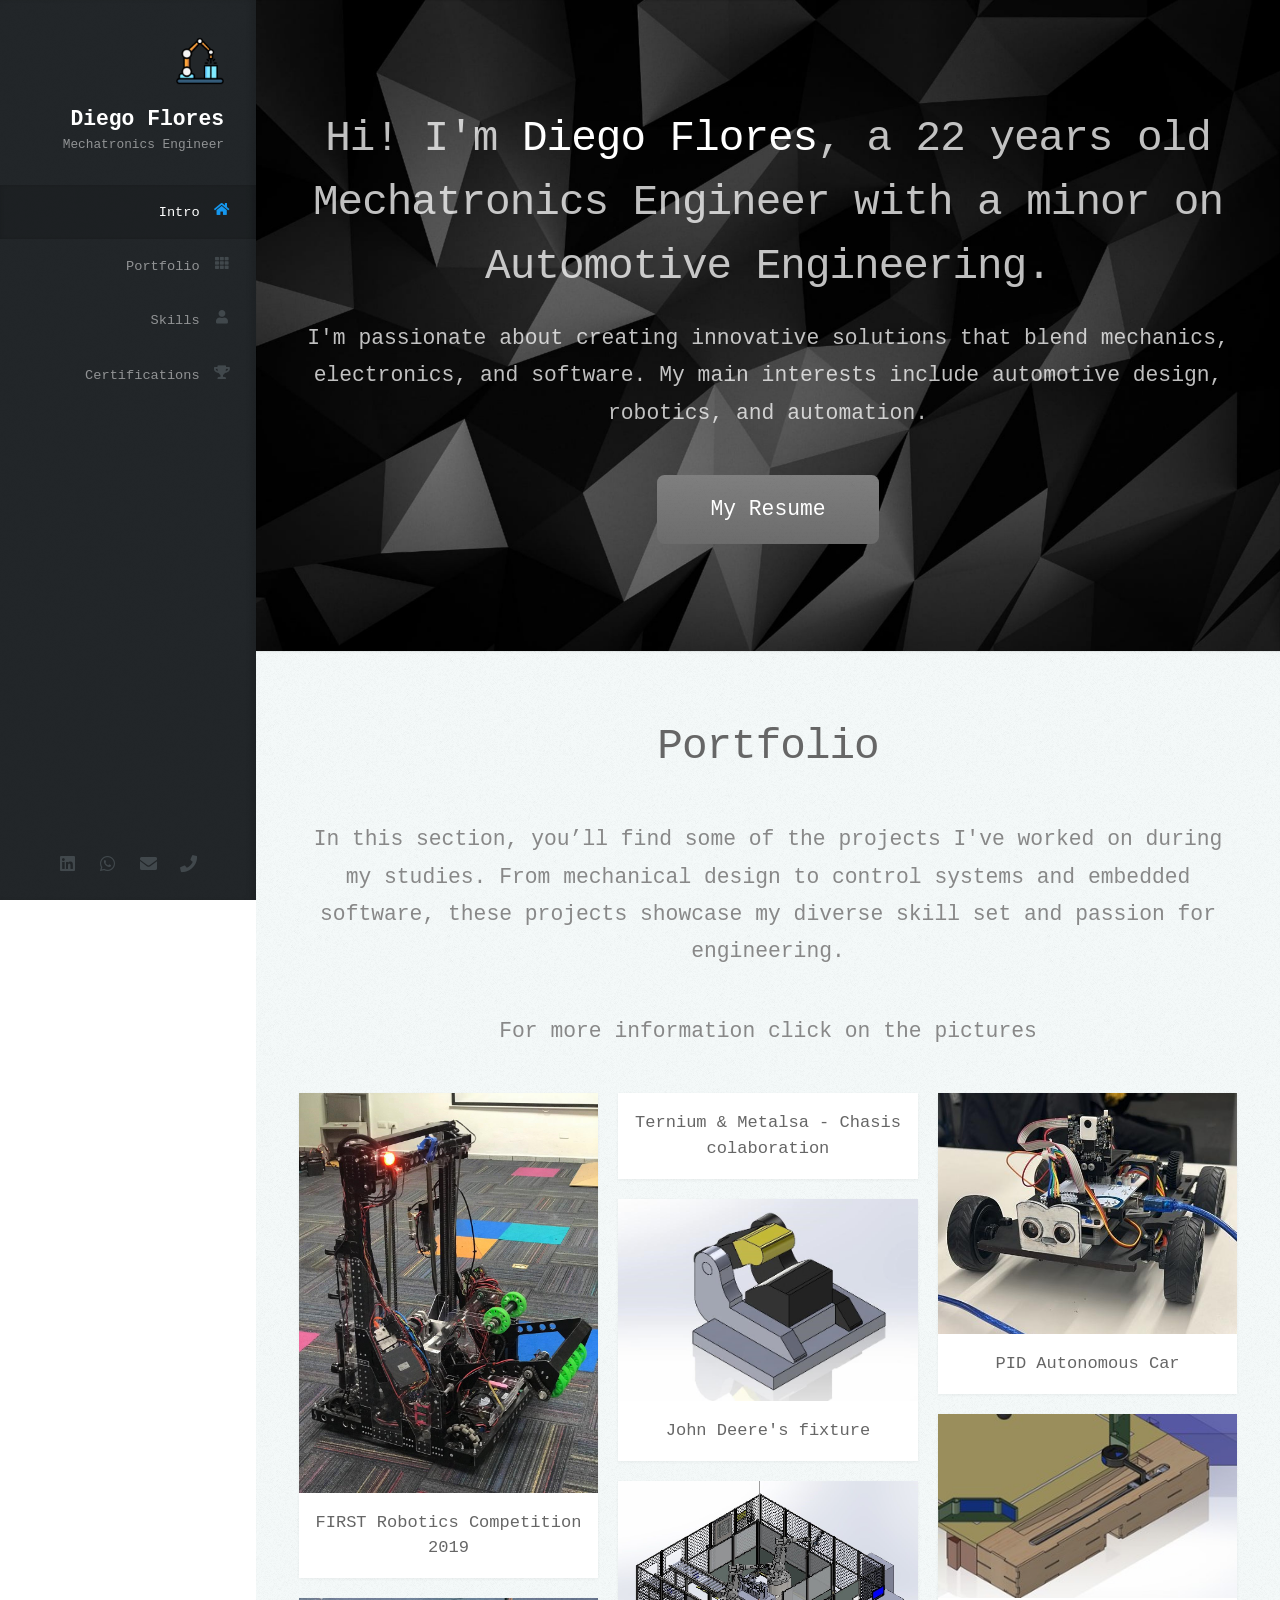
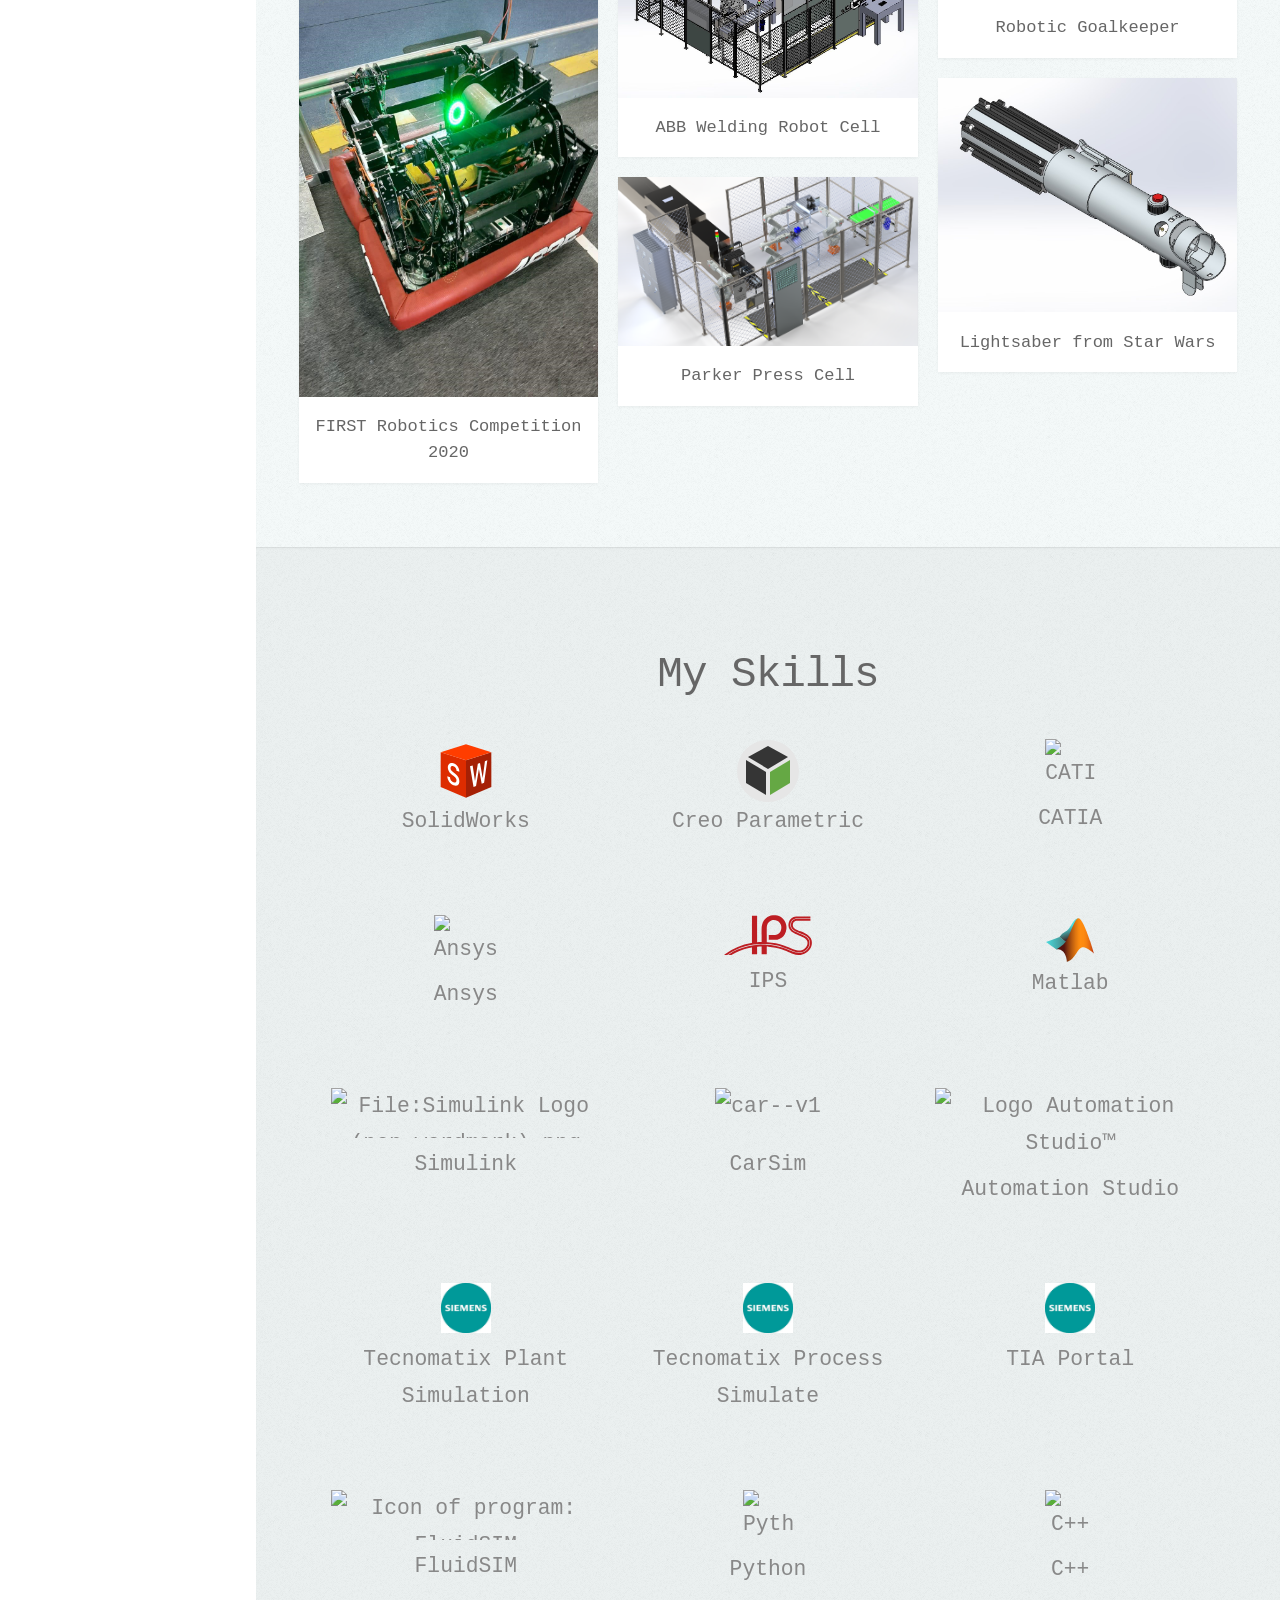
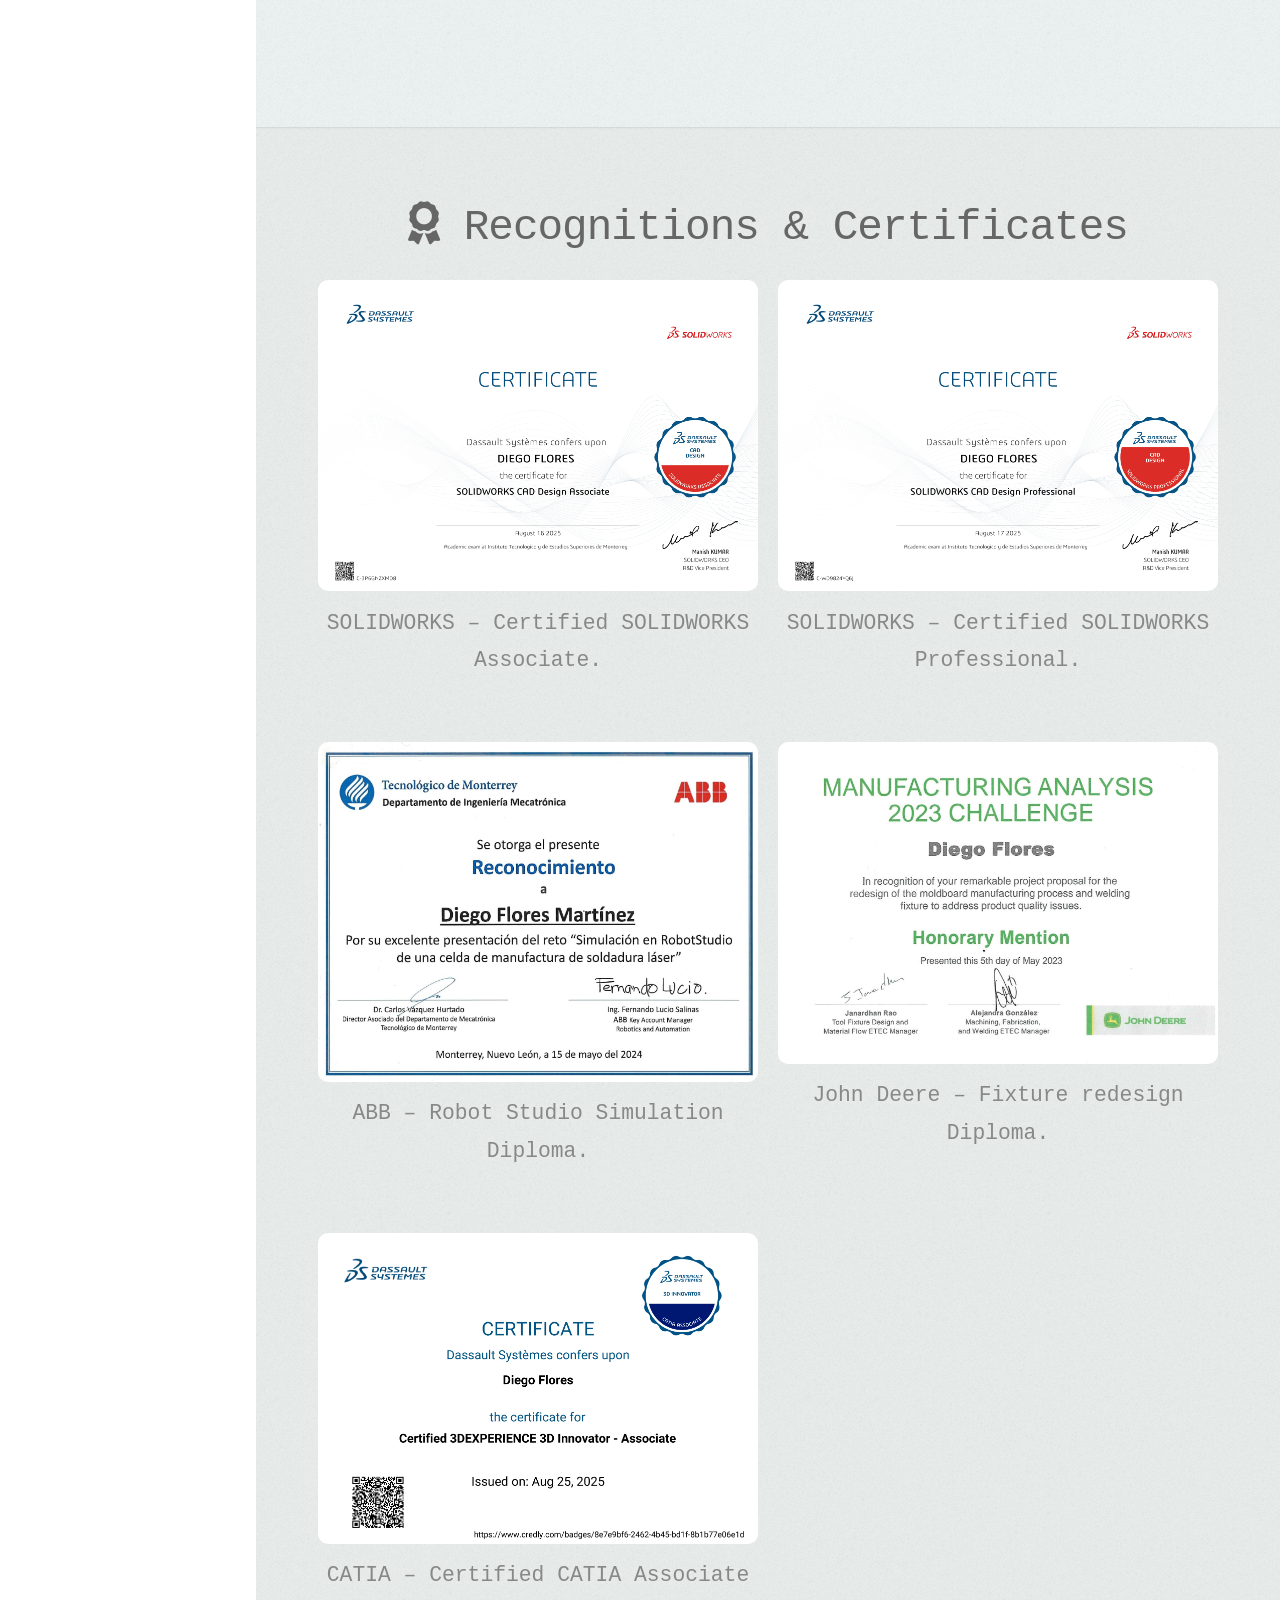
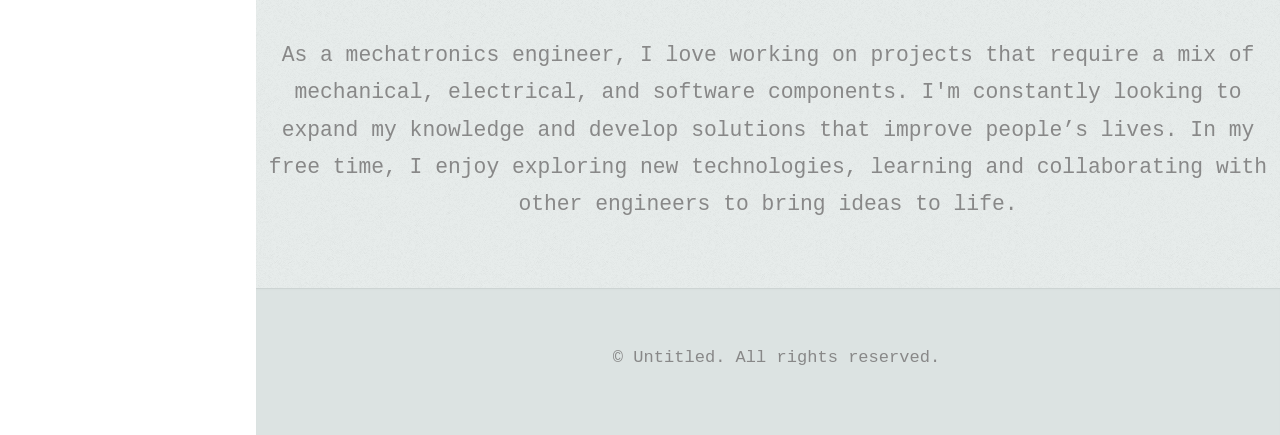
==== Mi portafolio/index.html @ e0eec4f2 "Update index.html" ====
<!DOCTYPE HTML>
<html>
	<head>
		<title>Personal Portfolio</title>
		<meta charset="utf-8" />
		<meta name="viewport" content="width=device-width, initial-scale=1, user-scalable=no" />
		<link rel="stylesheet" href="assets/css/main.css" />
	</head>
	<body class="is-preload">

		<!-- Header -->
			<div id="header">

				<div class="top">

					<!-- Logo -->
						<div id="logo">
							<span class="image avatar48"><img src="extras/format/avatar.png" type="png" alt="" /></span>
							<h1 id="title">Diego Flores</h1>
							<p>Mechatronics Engineer</p>
						</div>

					<!-- Nav -->
						<nav id="nav">
							<ul>
								<li><a href="#top" id="top-link"><span class="icon solid fa-home">Intro</span></a></li>
								<li><a href="#portfolio" id="portfolio-link"><span class="icon solid fa-th">Portfolio</span></a></li>
								<li><a href="#about" id="about-link"><span class="icon solid fa-user">Skills</span></a></li>
								<li><a href="#certification" id="certification-link"><span class="icon solid fa-trophy">Certifications</span></a></li>
							</ul>
						</nav>

				</div>

				<div class="bottom">

					<!-- Social Icons -->
					<ul class="icons">
						<!-- LinkedIn -->
						<li><a href="https://www.linkedin.com/in/diego-flores-martínez-45653a367/" class="icon brands fa-linkedin"><span class="label">LinkedIn</span></a></li>
						
						<!-- WhatsApp -->
						<li><a href="https://wa.me/528110156490" class="icon brands fa-whatsapp"><span class="label">WhatsApp</span></a></li>
						
						<!-- Correo electrónico -->
						<li><a href="mailto:diego_flomar@outlook.com" class="icon solid fa-envelope"><span class="label">Email</span></a></li>
						
						<!-- Teléfono para marcar -->
						<li><a href="tel:+52 (81) 1016490" class="icon solid fa-phone"><span class="label">Teléfono</span></a></li>
					</ul>
				</div>

			</div>

		<!-- Main -->
			<div id="main">

				<!-- Intro -->
					<section id="top" class="one dark cover">
						<div class="container">
							<header>
								<h2 class="alt">Hi! I'm <strong>Diego Flores</strong>, a 22 years old Mechatronics Engineer 
								with a minor on Automotive Engineering.</h2>
								<p>I'm passionate about creating innovative solutions that blend mechanics, electronics, and software.
								My main interests include automotive design, robotics, and automation.</p>
							</header>

							<footer>
								<a href="extras/pdf/Diego_Flores_Resume.pdf" class="button scrolly">My Resume</a>
							</footer>

						</div>
					</section>

				
			<div id="descriptionModal" class="modal">
  				<div class="modal-content">
    				<span class="close">&times;</span>
    				<div id="modalDescription"></div>
  				</div>
			</div>

					<!-- Portfolio -->
					<section id="portfolio" class="two">
						<div class="container">
							<header>
								<h2>Portfolio</h2>
							</header>

							<p>In this section, you’ll find some of the projects I've worked on during my studies. 
								From mechanical design to control systems and embedded software, these projects showcase my diverse 
								skill set and passion for engineering.</p>
							<p> For more information click on the pictures</p>

							<div class="row">
								<div class="col-4 col-12-mobile">
									<article class="item">
										<a href="#" class="image fit"><img src="extras/Projects/robot2019.jpg" alt="" /></a>
										<header>
    										<h3>FIRST Robotics Competition 2019</h3>
  										</header>
											<div class="description">
												Designed and built a competitive robot for the 2019 FIRST Robotics Competition (FRC). 
												As part of a highly motivated team, I played a crucial role in the mechanical design 
												and CAD modeling of the robot, while also considering the integration of electronic
												components for effective cable management and layout planning. My responsibilities 
												included developing design concepts, collaborating with teammates on CAD work, and 
												ensuring that our designs accommodated the necessary sensors, actuators, and wiring 
												requirements. Additionally, I contributed to the assembly and testing phases, gaining 
												valuable hands-on experience in iterative design, teamwork, and engineering problem-solving.
  											</div>
										</article>

									<article class="item">
										<a href="#" class="image fit"><img src="extras/Projects/robot2020.jpg" alt="" /></a>
										<header>
    										<h3>FIRST Robotics Competition 2020</h3>
  										</header>
											<div class="description">
												Participated in the 2020 edition of the FIRST Robotics Competition (FRC), where we focused
												 on refining our mechanical design and CAD modeling skills to create a robot capable of handling 
												 complex autonomous and teleoperated tasks. I contributed to the team by working on the CAD design, 
												 collaborating with teammates to optimize the robot’s structure and layout, and ensuring proper cable 
												 management for reliable performance. In addition to my design responsibilities, I also served as the 
												 primary driver of the robot during the competition, helping to implement our strategies on the field 
												 and ensuring smooth operation during matches. <br /><br />
													<div class="responsive-video">
  														<video autoplay muted loop>
    													<source src="extras/videos/Botbusters_Week_1_Auto.mp4" type="video/mp4">
  														</video>
													</div>
											</div>
									</article>
								</div>

								<div class="col-4 col-12-mobile">
									<article class="item">
										<a href="#" class="image fit"><img src="extras/Projects/chasis.jpg" alt="" /></a>
										<header>
    										<h3>Ternium & Metalsa - Chasis colaboration</h3>
  										</header>
											<div class="description">
												Collaborated with Ternium and Metalsa on designing and developing three modular 
												chassis for internal combustion, battery electric, and hybrid electric vehicles. 
												Our team selected materials and dimensions using ANSYS Workbench and materials 
												science principles, optimizing each chassis for strength, weight reduction, 
												and modularity.

												I worked closely with engineers to validate all designs, ensuring structural 
												performance, compatibility across vehicle platforms, and efficient assembly. 
												This project enhanced my understanding of chassis engineering, materials selection, 
												and computational analysis, while strengthening my skills in collaborative problem-solving 
												and integrating client requirements into practical engineering solutions. <br><br>

											</div>
									</article>
									<article class="item">
										<a href="#" class="image fit"><img src="extras/Projects/deerefix.jpg" alt="" /></a>
										<header>
    										<h3>John Deere's fixture</h3>
  										</header>
											<div class="description">
												Collaborated with John Deere on an engineering project focused on 
												designing and building a custom fixture specifically for bending metal 
												plates. Throughout this project, I worked closely with engineers and 
												manufacturing specialists to ensure the fixture met stringent performance 
												and quality standards. This experience significantly enhanced my understanding 
												of precision manufacturing processes, including tolerances, material behaviors 
												during bending, and the importance of robust fixture design for repeatable, 
												high-quality outcomes. Additionally, I gained valuable insights into collaborative 
												engineering practices and how to integrate customer requirements into practical, 
												effective solutions. <br><br>

											</div>
									</article>
									<article class="item">
										<a href="#" class="image fit"><img src="extras/Projects/abb_cell.jpg" alt="" /></a>
										<header>
    										<h3>ABB Welding Robot Cell</h3>
  										</header>
											<div class="description">
												Collaborated on an engineering project with ABB to design and develop an automated
												 welding cell that utilized laser welding technology to join two steel components.
												  My responsibilities included creating the detailed CAD design of the cell and
												   conducting a comprehensive simulation using ABB Studio to validate the system’s
												    performance. Throughout the project, I worked closely with engineers and safety
													 specialists to ensure the cell met stringent operational time requirements while
													  adhering to rigorous safety standards. This experience deepened my understanding
													   of precision laser welding processes, safety considerations in automated systems,
													    and how to integrate customer requirements into efficient, reliable manufacturing solutions. <br><br>
											<div class="responsive-video">
  												<video autoplay muted loop>
    											<source src="extras/videos/ABB.mp4" type="video/mp4">
  												</video>

									</article>				
									<article class="item">
										<a href="#" class="image fit"><img src="extras/Projects/CeldaParker.jpg" alt="" /></a>
										<header>
    										<h3>Parker Press Cell</h3>
  										</header>
											<div class="description">
												Collaborated with Parker on an advanced manufacturing cell project aimed at automating the production 
												process for air conditioning valves. The primary objective was to minimize human intervention by 
												integrating robotic arms into key stages of the assembly and machining operations. Throughout this project, 
												I was deeply involved in analyzing and optimizing every step of the process, from material handling and 
												component positioning to precision assembly and quality checks ensuring seamless coordination between 
												robotic systems and existing manufacturing infrastructure. This experience greatly expanded my knowledge 
												of industrial automation, robotic integration, and process control, while also highlighting the critical 
												importance of safety protocols and ergonomic considerations in automated environments. Additionally, it 
												strengthened my skills in interdisciplinary teamwork, as I collaborated closely with engineers, technicians, 
												and operators to deliver a reliable, efficient, and scalable solution aligned with Parker’s production goals.

											</div>
									</article>							
								</div>

								<div class="col-4 col-12-mobile">
									<article class="item">
										<a href="#" class="image fit"><img src="extras/Projects/Carrito_Autónomo.jpg" alt="" /></a>
										<header>
    										<h3>PID Autonomous Car</h3>
  										</header>
											<div class="description">
												Collaborated with John Deere on an autonomous vehicle project designed to simulate the behavior of a real tractor. 
												The core objective was to develop a small-scale robotic car capable of navigating a precise 10 x 10 meter square path 
												with minimal deviation. To achieve this, we integrated multiple sensors including: ultrasonic, odometer devices and a camera to 
												have a real-time obstacle detection and position tracking. We also implemented PID controllers to fine-tune the steering and 
												speed for accurate path following. Throughout this project, I worked closely with teamates to design, 
												program, and calibrate the control system, ensuring the autonomous car could replicate realistic tractor movements 
												under varying conditions. This experience significantly deepened my understanding of feedback control systems, 
												sensor fusion, and the practical challenges of autonomous navigation, while also enhancing my skills in collaborative 
												problem solving and iterative testing to meet performance targets. <br><br>
											</div>
									</article>							
								
									<article class="item">
										<a href="#" class="image fit"><img src="extras/Projects/porteroCad.jpg" alt="" /></a>
										<header>
    										<h3>Robotic Goalkeeper</h3>
  										</header>
											<div class="description">
												Worked on the design and development of a robotic “goalkeeper” for a tabletop game, combining mechanical design, 
												electronics, and programming to create an interactive, automated system. The structure was primarily built using 
												3D-printed components and V-slot profiles, with additional elements fabricated from MDF cut according to precise
												 CAD models we developed for optimal fit and performance. A stepper motor was integrated to control the goalkeeper’s 
												 quick, precise side-to-side movements, simulating real-time goalkeeping actions. I was actively involved in the 
												 entire process—from designing and modeling the parts in CAD software, to assembling the mechanical components, 
												 wiring the electronics, and programming the control system to ensure responsive and reliable operation. This 
												 project greatly enhanced my skills in mechatronics, precision design, and system integration, while also 
												 emphasizing the importance of iterative prototyping and effective teamwork to bring a complex interactive 
												 mechanism to life. <br><br>
													<div class="responsive-video">
  														<video autoplay muted loop>
    													<source src="extras/videos/portero.mp4" type="video/mp4">
  														</video>
													</div>
												<footer style="text-align:center;">
  													<a href="extras/pdf/Evidencia_portero.pdf" class="button scrolly">Project Report</a>
												</footer>												
											</div>


									</article>																									
						
									<article class="item">
										<a href="#" class="image fit"><img src="extras/Projects/saber.jpg" /></a>
										<header>
    										<h3>Lightsaber from Star Wars</h3>
  										</header>
											<div class="description">
												As part of my personal development, I modeled a lightsaber using CAD 
												software to explore and practice advanced rendering techniques. This 
												project allowed me to refine my understanding of three-dimensional 
												design principles, while also deepening my skills in creating 
												photorealistic renders that accurately represent material properties 
												and lighting effects. Through iterative modeling and rendering, I 
												gained valuable experience in optimizing geometry for efficient 
												visualization and in selecting appropriate textures and finishes to 
												achieve the desired aesthetic impact. <br><br>
												<div class="responsive-video">
  													<video autoplay muted loop>
    												<source src="extras/videos/saber.mp4" type="video/mp4">
  													</video>
												</div><br>
											
												I recently earned the CSWA (Certified SOLIDWORKS Associate) and CSWP 
												(Certified SOLIDWORKS Professional) certifications. These credentials 
												validate my proficiency in 3D modeling, design analysis, and problem-solving 
												using SOLIDWORKS. Obtaining both certifications demonstrates not only a strong 
												foundation in parametric modeling but also the ability to tackle complex design 
												challenges with accuracy and efficiency.
									</article>
								</div>
							</div>

						</div>
					</section>

				<!-- About Me -->
					<section id="about" class="three">
						<div class="container">

							<section id="skills">
							<h2>My Skills</h2>
							<div class="skills-grid">
								<!-- CAD software -->
								<div class="skill-item">
									<svg xmlns="http://www.w3.org/2000/svg" x="0px" y="0px" width="64" height="64" viewBox="0 0 48 48">
									<path fill="#dd2c00" d="M24,44L5,36V10l19,6V44z"></path><path fill="#a52005" d="M24,44l19-8V10l-19,6V44z"></path><path fill="#ff3d00" d="M5,10l19-6l19,6l-19,6L5,10z"></path><path fill="#fff" d="M36.538 29.214l1.645-12.583L40 16l-2.438 16.738-1.787.737-2.078-10.928-2.159 12.676L29.653 36 27 20.516l1.987-.69 1.763 11.661 2.135-13.015 1.604-.557L36.538 29.214zM16.855 31.103c0-.324-.036-.626-.109-.905-.073-.279-.206-.56-.399-.841-.193-.281-.458-.577-.794-.889-.336-.311-.766-.664-1.29-1.057-.572-.424-1.097-.864-1.577-1.319-.478-.454-.889-.931-1.232-1.431-.342-.499-.61-1.029-.803-1.59-.193-.561-.289-1.161-.289-1.801 0-.633.1-1.182.301-1.649.201-.468.485-.838.852-1.111.368-.273.809-.438 1.326-.492.519-.055 1.094.017 1.728.215.68.213 1.295.536 1.842.969.549.434 1.014.937 1.395 1.508.382.573.675 1.19.88 1.852.205.663.307 1.332.307 2.007l-2.137-.707c0-.39-.046-.764-.139-1.122-.092-.357-.234-.686-.424-.987-.19-.3-.43-.563-.719-.788-.289-.225-.629-.4-1.022-.526-.369-.119-.688-.167-.957-.144-.268.023-.491.103-.668.242-.177.138-.308.328-.392.569-.084.24-.126.516-.126.828 0 .587.208 1.145.625 1.676.418.533 1.059 1.112 1.925 1.741.682.495 1.276.99 1.779 1.485.505.497.926 1.009 1.263 1.534.337.527.588 1.077.753 1.649C18.917 30.592 19 31.201 19 31.846c0 .682-.104 1.258-.312 1.727-.207.469-.502.823-.884 1.063-.381.24-.84.36-1.378.363-.536.003-1.131-.118-1.784-.361-.579-.215-1.147-.531-1.704-.945-.555-.413-1.051-.907-1.489-1.484-.436-.575-.787-1.22-1.052-1.935C10.132 29.562 10 28.789 10 27.956l2.041.723c0 .499.066.951.199 1.357.133.406.315.765.546 1.077.232.313.506.579.824.8.318.221.662.4 1.032.534.731.266 1.283.271 1.654.014C16.668 32.204 16.855 31.75 16.855 31.103z"></path>
									</svg>
								<p>SolidWorks</p>
								</div>
								<div class="skill-item">
									<svg xmlns="http://www.w3.org/2000/svg" x="0px" y="0px" width="64" height="64" viewBox="0 0 64 64">
									<circle cx="32" cy="32" r="31" fill="#e6e6e6"></circle><polygon fill="#353535" points="32.002,6.99 12.002,17.99 32.002,29.99 52.002,17.99"></polygon><polygon fill="#65a844" points="54.002,43.99 34.002,55.99 34.002,32.99 54.002,20.99"></polygon><polygon fill="#353535" points="10.002,43.99 30.002,55.99 30.002,32.99 10.002,20.99"></polygon>
									</svg>
								<p>Creo Parametric</p>
								</div>
								<div class="skill-item">
								<img src="https://cdn.simpleicons.org/dassaultsystemes" alt="CATIA" width="50">
								<p>CATIA</p>
								</div>

								<!-- FEM -->
								<div class="skill-item">
								<img src="https://cdn.simpleicons.org/ansys" alt="Ansys" width="64">
								<p>Ansys</p>
								</div>
								
								<div class="skill-item">
								<img style="height:40px" alt="logo" src="[data-uri]">
								<p>IPS</p>
								</div>

								<!-- Matlab & Simulink -->
								<div class="skill-item">
									<svg xmlns="http://www.w3.org/2000/svg" x="0px" y="0px" width="50" height="50" viewBox="0 0 48 48">
									<linearGradient id="Z8bG89TnZW8~BwJjzqmnXa_r5Y16PcDkoWI_gr1" x1="22.645" x2="26.757" y1="10.881" y2="23.854" gradientUnits="userSpaceOnUse"><stop offset="0" stop-color="#4adddf"></stop><stop offset=".699" stop-color="#3f5352"></stop><stop offset=".863" stop-color="#442729"></stop></linearGradient><path fill="url(#Z8bG89TnZW8~BwJjzqmnXa_r5Y16PcDkoWI_gr1)" d="M21,27l-7-6c0,0,1-1.5,2.5-3s2.736-1.852,4.5-3c3.511-2.284,6.5-12,11-12L21,27z"></path><linearGradient id="Z8bG89TnZW8~BwJjzqmnXb_r5Y16PcDkoWI_gr2" x1="1" x2="37.775" y1="27.033" y2="27.033" gradientUnits="userSpaceOnUse"><stop offset="0" stop-color="#4adddf"></stop><stop offset=".792" stop-color="#3f5352"></stop><stop offset="1" stop-color="#442729"></stop></linearGradient><polygon fill="url(#Z8bG89TnZW8~BwJjzqmnXb_r5Y16PcDkoWI_gr2)" points="11,33.066 1,26 14,21 21.277,26.465 14,32.066"></polygon><linearGradient id="Z8bG89TnZW8~BwJjzqmnXc_r5Y16PcDkoWI_gr3" x1="11" x2="47" y1="24" y2="24" gradientUnits="userSpaceOnUse"><stop offset=".206" stop-color="#53140f"></stop><stop offset=".3" stop-color="#84360f"></stop><stop offset=".413" stop-color="#b85b10"></stop><stop offset=".511" stop-color="#df7610"></stop><stop offset=".59" stop-color="#f68710"></stop><stop offset=".639" stop-color="#ff8d10"></stop><stop offset=".729" stop-color="#fd8a10"></stop><stop offset=".8" stop-color="#f58010"></stop><stop offset=".865" stop-color="#e86f10"></stop><stop offset=".925" stop-color="#d65811"></stop><stop offset=".982" stop-color="#c03a11"></stop><stop offset="1" stop-color="#b72f11"></stop></linearGradient><path fill="url(#Z8bG89TnZW8~BwJjzqmnXc_r5Y16PcDkoWI_gr3)" d="M32,3c5,0,13,27,15,34c0,0-7.017-6.63-11-6s-5.47,6.548-9.725,10.756C23.5,44.5,21,45,21,45	s-0.206-8.124-5-11c-2.5-1.5-5-1-5-1s6.049-2.901,9.474-8.174S28.5,3,32,3z"></path>
									</svg>
								<p>Matlab</p>
								</div>

								<div class="skill-item">
									<img alt="File:Simulink Logo (non-wordmark).png" src="https://upload.wikimedia.org/wikipedia/commons/thumb/3/36/Simulink_Logo_%28non-wordmark%29.png/960px-Simulink_Logo_%28non-wordmark%29.png?20220406131749" decoding="async"  height="50" srcset="https://upload.wikimedia.org/wikipedia/commons/3/36/Simulink_Logo_%28non-wordmark%29.png?20220406131749 2x" data-file-width="1100" data-file-height="1100">
									<p>Simulink</p>
								</div>

								<!-- CarSim -->
								<div class="skill-item">
									<img  height="50" src="https://www.carsim.com/products/carsim/images/logo.png" alt="car--v1"/>
									<p>CarSim</p>
								</div>

								<!-- Automation Studio -->
								<div class="skill-item">
									<img title="Logo Automation Studio™" class="topbanner" style="float:right;" alt="Logo Automation Studio™" src="https://www.famictech.com/portals/0/images/automation-studio-pro/Top-banner-logo-as.png">
									<p>Automation Studio</p>
								</div>

								<!-- Tecnomatix -->
								<div class="skill-item">
									<img style="height:50px" alt="logo" src="extras/Icons/siemens_logo.jfif">
									<p>Tecnomatix Plant Simulation</p>
								</div>
								
								<div class="skill-item">
									<img style="height:50px" alt="logo" src="extras/Icons/siemens_logo.jfif">
									<p>Tecnomatix Process Simulate</p>
								</div>

								<div class="skill-item">
									<img style="height:50px" alt="logo" src="extras/Icons/siemens_logo.jfif">
									<p>TIA Portal</p>
								</div>

								<!-- FluidSIM -->
								<div class="skill-item">
									<img src="https://sc.filehippo.net/images/t_app-icon-s/p/36d0dcd1-62b8-4846-95b1-5f178c6237c9/1679223871/fluidsim-logo" srcset="https://sc.filehippo.net/images/t_app-icon-s/p/36d0dcd1-62b8-4846-95b1-5f178c6237c9/1679223871/fluidsim-logo, https://sc.filehippo.net/images/t_app-icon-m/p/36d0dcd1-62b8-4846-95b1-5f178c6237c9/1679223871/fluidsim-logo 2x" class="js-on-error UzUkPA" height="50" loading="eager" fetchpriority="high" data-meta="icon" alt="Icon of program: FluidSIM" style="background: none;">
									<p>FluidSIM</p>
								</div>

								<!-- Programming languages -->
								<div class="skill-item">
								<img src="https://cdn.simpleicons.org/python" alt="Python" width="50">
								<p>Python</p>
								</div>
								<div class="skill-item">
								<img src="https://cdn.simpleicons.org/cplusplus" alt="C++" width="50">
								<p>C++</p>
								</div>
						
								
							</div>
							</section>
					</section>

				<!-- certification -->
					<section id="certification" class="four">
						<section id="certificates">
								<h2><i class="icon solid fa-award"></i> Recognitions & Certificates</h2>
								<div class="cert-grid">
									<div class="cert-item">
									<img src="extras/Projects/CSWA.jpg" alt="Certificate 1" onclick="openModal(this)">
									<p>SOLIDWORKS – Certified SOLIDWORKS Associate.</p>
									</div>
									<div class="cert-item">
									<img src="extras/Projects/CSWP.jpg" alt="Certificate 2" onclick="openModal(this)">
									<p>SOLIDWORKS – Certified SOLIDWORKS Professional.</p>
									</div>
									<div class="cert-item">
									<img src="extras/Projects/Diploma_ABB.jpg" alt="Certificate 3" onclick="openModal(this)">
									<p>ABB – Robot Studio Simulation Diploma.</p>
									</div>
									<div class="cert-item">
									<img src="extras/Projects/Diploma_Deere.jpg" alt="Certificate 4" onclick="openModal(this)">
									<p>John Deere – Fixture redesign Diploma.</p>
									</div>
									<div class="cert-item">
									<img src="extras/Projects/CATIA1.jpg" alt="Certificate 4" onclick="openModal(this)">
									<p>CATIA – Certified CATIA Associate</p>
									</div>
								</div>

								<!-- Modal para ver imagen en grande -->
								<div id="imgModal" class="modal" onclick="closeModal()">
								<span class="close">&times;</span>
								<img class="modal-content" id="modalImg">
								</div>
								<script>
								function openModal(img) {
								const modal = document.getElementById("imgModal");
								const modalImg = document.getElementById("modalImg");
								modal.style.display = "flex";   // se abre el modal
								modalImg.src = img.src;
								}

								function closeModal() {
								document.getElementById("imgModal").style.display = "none";
								}
								</script>
								</body>
								</html>
  						<div class="container"></div>
									<p>As a mechatronics engineer, I love working on projects
									that require a mix of mechanical, electrical, and software 
									components. I'm constantly looking to expand my knowledge 
									and develop solutions that improve people’s lives. In my 
									free time, I enjoy exploring new technologies, learning 
									and collaborating with other engineers to bring ideas to life.</p>
						</div>
					</section>


			</div>

		<!-- Footer -->
			<div id="footer">

				<!-- Copyright -->
					<ul class="copyright">
						<li>&copy; Untitled. All rights reserved.</li>
					</ul>

			</div>

		<!-- Scripts -->
			<script src="assets/js/jquery.min.js"></script>
			<script src="assets/js/jquery.scrolly.min.js"></script>
			<script src="assets/js/jquery.scrollex.min.js"></script>
			<script src="assets/js/browser.min.js"></script>
			<script src="assets/js/breakpoints.min.js"></script>
			<script src="assets/js/util.js"></script>
			<script src="assets/js/main.js"></script>

	</body>
</html>
---- Mi portafolio/assets/css/main.css ----
@import url("fontawesome-all.min.css");
@import url("https://fonts.googleapis.com/css?family=Source+Sans+Pro:300,300italic,400,600");

/*
	Prologue by HTML5 UP
	html5up.net | @ajlkn
	Free for personal and commercial use under the CCA 3.0 license (html5up.net/license)
*/

html, body, div, span, applet, object,
iframe, h1, h2, h3, h4, h5, h6, p, blockquote,
pre, a, abbr, acronym, address, big, cite,
code, del, dfn, em, img, ins, kbd, q, s, samp,
small, strike, strong, sub, sup, tt, var, b,
u, i, center, dl, dt, dd, ol, ul, li, fieldset,
form, label, legend, table, caption, tbody,
tfoot, thead, tr, th, td, article, aside,
canvas, details, embed, figure, figcaption,
footer, header, hgroup, menu, nav, output, ruby,
section, summary, time, mark, audio, video {
	margin: 0;
	padding: 0;
	border: 0;
	font-size: 100%;
	font-family: "Ubuntu Mono", monospace;
	vertical-align: baseline;}

article, aside, details, figcaption, figure,
footer, header, hgroup, menu, nav, section {
	display: block;}

.description {
  display: none;
}


.responsive-video {
  position: relative;
  padding-bottom: 56.25%; /* 16:9 aspect ratio */
  height: 0;
  overflow: hidden;
}

.responsive-video video {
  position: absolute;
  top: 0;
  left: 0;
  width: 100%;
  height: 100%;
}

.cert-grid {
  display: grid;
  grid-template-columns: repeat(2, 1fr); /* siempre 2 columnas */
  gap: 20px;
  margin-top: 20px;
  max-width: 900px;
  margin-left: auto;
  margin-right: auto;
}

.cert-item {
  text-align: center;
}

.cert-item img {
  width: 100%;
  max-width: 100%;
  height: auto;
  border-radius: 10px;
  cursor: pointer;
  transition: transform 0.2s;
}

.cert-item img:hover {
  transform: scale(1.03);
  box-shadow: 0 4px 12px rgba(0,0,0,0.25);
}

/* Modal oculto por defecto */
.modal {
  display: none; 
  position: fixed;
  z-index: 1000;
  left: 0; top: 0;
  width: 100%; height: 100%;
  background-color: rgba(0,0,0,0.9);
  align-items: center;
  justify-content: center;
}

/* Imagen dentro del modal */
.modal-content {
  max-width: 90%;
  max-height: 90%;
  border-radius: 10px;
  box-shadow: 0 4px 20px rgba(0,0,0,0.5);
}

/* Botón cerrar */
.close {
  position: absolute;
  top: 20px; right: 40px;
  color: #fff;
  font-size: 40px;
  font-weight: bold;
  cursor: pointer;
}

/* Modal (background) */
.modal {
  display: none;
  position: fixed;
  z-index: 1000;
  left: 0;
  top: 0;
  width: 100%;
  height: 100%;
  overflow: auto;
  background-color: rgba(0, 0, 0, 0.7);
}

/* Modal Content */
.modal-content {
  background-color: #fff;
  margin: 10% auto;
  padding: 20px;
  border-radius: 10px;
  width: 80%;
  max-width: 750px;
  max-height: 80vh;
  overflow-y: auto;
  box-shadow: 0 0 10px rgba(0,0,0,0.5);
}

/* Close Button */
.close {
  color: #aaa;
  float: right;
  font-size: 28px;
  font-weight: bold;
  cursor: pointer;
}

.close:hover,
.close:focus {
  color: black;
  text-decoration: none;
}

/* Description Text */
#modalDescription {
  font-size: 16px; /* Adjust as needed! */
  line-height: 1.5;
  text-align: justify;
  color: #333;
}

body {
	line-height: 1;
}

ol, ul {
	list-style: none;
}

blockquote, q {
	quotes: none;
}

	blockquote:before, blockquote:after, q:before, q:after {
		content: '';
		content: none;
	}

table {
	border-collapse: collapse;
	border-spacing: 0;
}

body {
	-webkit-text-size-adjust: none;
}

mark {
	background-color: transparent;
	color: inherit;
}

input::-moz-focus-inner {
	border: 0;
	padding: 0;
}

input, select, textarea {
	-moz-appearance: none;
	-webkit-appearance: none;
	-ms-appearance: none;
	appearance: none;
}

/* Basic */

	html {
		box-sizing: border-box;
	}

	*, *:before, *:after {
		box-sizing: inherit;
	}

	body {
		background: #fff;
		font-family: 'Source Sans Pro', sans-serif;
		font-size: 19pt;
		font-weight: 300;
		line-height: 1.75em;
		color: #888;
	}

		body.is-preload *, body.is-preload *:before, body.is-preload *:after {
			-moz-animation: none !important;
			-webkit-animation: none !important;
			-ms-animation: none !important;
			animation: none !important;
			-moz-transition: none !important;
			-webkit-transition: none !important;
			-ms-transition: none !important;
			transition: none !important;
		}

	input, textarea, select {
		font-family: 'Source Sans Pro', sans-serif;
		font-size: 19pt;
		font-weight: 300;
		line-height: 1.75em;
		color: #888;
	}

	h1, h2, h3, h4, h5, h6 {
		font-weight: 300;
		color: #666;
		line-height: 1.5em;
	}

	h1 a, h2 a, h3 a, h4 a, h5 a, h6 a {
		color: inherit;
		text-decoration: none;
	}

		h1 a strong, h2 a strong, h3 a strong, h4 a strong, h5 a strong, h6 a strong {
			color: #333;
		}

	h2 {
		font-size: 2em;
		letter-spacing: -1px;
	}

		h2.alt {
			color: #ffffff;
		}

			h2.alt strong {
				color: #ffffff;
			}

	h3 {
		font-size: 1.5em;
	}

	header {
		margin: 0 0 2em 0;
	}

		header > p {
			margin: 1em 0 0 0;
		}

	footer {
		margin: 2em 0 0 0;
	}

	strong, b {
		font-weight: 300;
		color: #666;
	}

	em, i {
		font-style: italic;
	}

	a {
		text-decoration: none;
		color: inherit;
		border-bottom: dotted 1px rgba(128, 128, 128, 0.5);
		-moz-transition: color 0.35s ease-in-out, border-bottom-color 0.35s ease-in-out;
		-webkit-transition: color 0.35s ease-in-out, border-bottom-color 0.35s ease-in-out;
		-ms-transition: color 0.35s ease-in-out, border-bottom-color 0.35s ease-in-out;
		transition: color 0.35s ease-in-out, border-bottom-color 0.35s ease-in-out;
		outline: 0;
	}

		a:hover {
			color: #E27689;
			border-bottom-color: rgba(255, 255, 255, 0);
		}

	sub {
		position: relative;
		top: 0.5em;
		font-size: 0.8em;
	}

	sup {
		position: relative;
		top: -0.5em;
		font-size: 0.8em;
	}

	hr {
		border: 0;
		border-top: solid 1px #ddd;
	}

	blockquote {
		border-left: solid 0.5em #ddd;
		padding: 1em 0 1em 2em;
		font-style: italic;
	}

	p, ul, ol, dl, table {
		margin-bottom: 2em;
	}

	br.clear {
		clear: both;
	}

/* Container */

	.container {
		margin: 0 auto;
		max-width: 100%;
		width: 1400px;
	}

		@media screen and (min-width: 961px) and (max-width: 1880px) {

			.container {
				width: 1200px;
			}

		}

		@media screen and (min-width: 961px) and (max-width: 1620px) {

			.container {
				width: 960px;
			}

		}

		@media screen and (min-width: 961px) and (max-width: 1320px) {

			.container {
				width: 100%;
			}

		}

		@media screen and (max-width: 960px) {

			.container {
				width: 100%;
			}

		}

		@media screen and (max-width: 736px) {

			.container {
				width: 100%;
			}

		}

/* Row */

	.row {
		display: flex;
		flex-wrap: wrap;
		box-sizing: border-box;
		align-items: stretch;
	}

		.row > * {
			box-sizing: border-box;
		}

		.row.gtr-uniform > * > :last-child {
			margin-bottom: 0;
		}

		.row.aln-left {
			justify-content: flex-start;
		}

		.row.aln-center {
			justify-content: center;
		}

		.row.aln-right {
			justify-content: flex-end;
		}

		.row.aln-top {
			align-items: flex-start;
		}

		.row.aln-middle {
			align-items: center;
		}

		.row.aln-bottom {
			align-items: flex-end;
		}

		.row > .imp {
			order: -1;
		}

		.row > .col-1 {
			width: 8.33333%;
		}

		.row > .off-1 {
			margin-left: 8.33333%;
		}

		.row > .col-2 {
			width: 16.66667%;
		}

		.row > .off-2 {
			margin-left: 16.66667%;
		}

		.row > .col-3 {
			width: 25%;
		}

		.row > .off-3 {
			margin-left: 25%;
		}

		.row > .col-4 {
			width: 33.33333%;
		}

		.row > .off-4 {
			margin-left: 33.33333%;
		}

		.row > .col-5 {
			width: 41.66667%;
		}

		.row > .off-5 {
			margin-left: 41.66667%;
		}

		.row > .col-6 {
			width: 50%;
		}

		.row > .off-6 {
			margin-left: 50%;
		}

		.row > .col-7 {
			width: 58.33333%;
		}

		.row > .off-7 {
			margin-left: 58.33333%;
		}

		.row > .col-8 {
			width: 66.66667%;
		}

		.row > .off-8 {
			margin-left: 66.66667%;
		}

		.row > .col-9 {
			width: 75%;
		}

		.row > .off-9 {
			margin-left: 75%;
		}

		.row > .col-10 {
			width: 83.33333%;
		}

		.row > .off-10 {
			margin-left: 83.33333%;
		}

		.row > .col-11 {
			width: 91.66667%;
		}

		.row > .off-11 {
			margin-left: 91.66667%;
		}

		.row > .col-12 {
			width: 100%;
		}

		.row > .off-12 {
			margin-left: 100%;
		}

		.row.gtr-0 {
			margin-top: 0px;
			margin-left: 0px;
		}

			.row.gtr-0 > * {
				padding: 0px 0 0 0px;
			}

			.row.gtr-0.gtr-uniform {
				margin-top: 0px;
			}

				.row.gtr-0.gtr-uniform > * {
					padding-top: 0px;
				}

		.row.gtr-25 {
			margin-top: -10px;
			margin-left: -10px;
		}

			.row.gtr-25 > * {
				padding: 10px 0 0 10px;
			}

			.row.gtr-25.gtr-uniform {
				margin-top: -10px;
			}

				.row.gtr-25.gtr-uniform > * {
					padding-top: 10px;
				}

		.row.gtr-50 {
			margin-top: -20px;
			margin-left: -20px;
		}

			.row.gtr-50 > * {
				padding: 20px 0 0 20px;
			}

			.row.gtr-50.gtr-uniform {
				margin-top: -20px;
			}

				.row.gtr-50.gtr-uniform > * {
					padding-top: 20px;
				}

		.row {
			margin-top: -40px;
			margin-left: -40px;
		}

			.row > * {
				padding: 40px 0 0 40px;
			}

			.row.gtr-uniform {
				margin-top: -40px;
			}

				.row.gtr-uniform > * {
					padding-top: 40px;
				}

		.row.gtr-150 {
			margin-top: -60px;
			margin-left: -60px;
		}

			.row.gtr-150 > * {
				padding: 60px 0 0 60px;
			}

			.row.gtr-150.gtr-uniform {
				margin-top: -60px;
			}

				.row.gtr-150.gtr-uniform > * {
					padding-top: 60px;
				}

		.row.gtr-200 {
			margin-top: -80px;
			margin-left: -80px;
		}

			.row.gtr-200 > * {
				padding: 80px 0 0 80px;
			}

			.row.gtr-200.gtr-uniform {
				margin-top: -80px;
			}

				.row.gtr-200.gtr-uniform > * {
					padding-top: 80px;
				}

		@media screen and (min-width: 961px) and (max-width: 1880px) {

			.row {
				display: flex;
				flex-wrap: wrap;
				box-sizing: border-box;
				align-items: stretch;
			}

				.row > * {
					box-sizing: border-box;
				}

				.row.gtr-uniform > * > :last-child {
					margin-bottom: 0;
				}

				.row.aln-left {
					justify-content: flex-start;
				}

				.row.aln-center {
					justify-content: center;
				}

				.row.aln-right {
					justify-content: flex-end;
				}

				.row.aln-top {
					align-items: flex-start;
				}

				.row.aln-middle {
					align-items: center;
				}

				.row.aln-bottom {
					align-items: flex-end;
				}

				.row > .imp-wide {
					order: -1;
				}

				.row > .col-1-wide {
					width: 8.33333%;
				}

				.row > .off-1-wide {
					margin-left: 8.33333%;
				}

				.row > .col-2-wide {
					width: 16.66667%;
				}

				.row > .off-2-wide {
					margin-left: 16.66667%;
				}

				.row > .col-3-wide {
					width: 25%;
				}

				.row > .off-3-wide {
					margin-left: 25%;
				}

				.row > .col-4-wide {
					width: 33.33333%;
				}

				.row > .off-4-wide {
					margin-left: 33.33333%;
				}

				.row > .col-5-wide {
					width: 41.66667%;
				}

				.row > .off-5-wide {
					margin-left: 41.66667%;
				}

				.row > .col-6-wide {
					width: 50%;
				}

				.row > .off-6-wide {
					margin-left: 50%;
				}

				.row > .col-7-wide {
					width: 58.33333%;
				}

				.row > .off-7-wide {
					margin-left: 58.33333%;
				}

				.row > .col-8-wide {
					width: 66.66667%;
				}

				.row > .off-8-wide {
					margin-left: 66.66667%;
				}

				.row > .col-9-wide {
					width: 75%;
				}

				.row > .off-9-wide {
					margin-left: 75%;
				}

				.row > .col-10-wide {
					width: 83.33333%;
				}

				.row > .off-10-wide {
					margin-left: 83.33333%;
				}

				.row > .col-11-wide {
					width: 91.66667%;
				}

				.row > .off-11-wide {
					margin-left: 91.66667%;
				}

				.row > .col-12-wide {
					width: 100%;
				}

				.row > .off-12-wide {
					margin-left: 100%;
				}

				.row.gtr-0 {
					margin-top: 0px;
					margin-left: 0px;
				}

					.row.gtr-0 > * {
						padding: 0px 0 0 0px;
					}

					.row.gtr-0.gtr-uniform {
						margin-top: 0px;
					}

						.row.gtr-0.gtr-uniform > * {
							padding-top: 0px;
						}

				.row.gtr-25 {
					margin-top: -10px;
					margin-left: -10px;
				}

					.row.gtr-25 > * {
						padding: 10px 0 0 10px;
					}

					.row.gtr-25.gtr-uniform {
						margin-top: -10px;
					}

						.row.gtr-25.gtr-uniform > * {
							padding-top: 10px;
						}

				.row.gtr-50 {
					margin-top: -20px;
					margin-left: -20px;
				}

					.row.gtr-50 > * {
						padding: 20px 0 0 20px;
					}

					.row.gtr-50.gtr-uniform {
						margin-top: -20px;
					}

						.row.gtr-50.gtr-uniform > * {
							padding-top: 20px;
						}

				.row {
					margin-top: -40px;
					margin-left: -40px;
				}

					.row > * {
						padding: 40px 0 0 40px;
					}

					.row.gtr-uniform {
						margin-top: -40px;
					}

						.row.gtr-uniform > * {
							padding-top: 40px;
						}

				.row.gtr-150 {
					margin-top: -60px;
					margin-left: -60px;
				}

					.row.gtr-150 > * {
						padding: 60px 0 0 60px;
					}

					.row.gtr-150.gtr-uniform {
						margin-top: -60px;
					}

						.row.gtr-150.gtr-uniform > * {
							padding-top: 60px;
						}

				.row.gtr-200 {
					margin-top: -80px;
					margin-left: -80px;
				}

					.row.gtr-200 > * {
						padding: 80px 0 0 80px;
					}

					.row.gtr-200.gtr-uniform {
						margin-top: -80px;
					}

						.row.gtr-200.gtr-uniform > * {
							padding-top: 80px;
						}

		}

		@media screen and (min-width: 961px) and (max-width: 1620px) {

			.row {
				display: flex;
				flex-wrap: wrap;
				box-sizing: border-box;
				align-items: stretch;
			}

				.row > * {
					box-sizing: border-box;
				}

				.row.gtr-uniform > * > :last-child {
					margin-bottom: 0;
				}

				.row.aln-left {
					justify-content: flex-start;
				}

				.row.aln-center {
					justify-content: center;
				}

				.row.aln-right {
					justify-content: flex-end;
				}

				.row.aln-top {
					align-items: flex-start;
				}

				.row.aln-middle {
					align-items: center;
				}

				.row.aln-bottom {
					align-items: flex-end;
				}

				.row > .imp-normal {
					order: -1;
				}

				.row > .col-1-normal {
					width: 8.33333%;
				}

				.row > .off-1-normal {
					margin-left: 8.33333%;
				}

				.row > .col-2-normal {
					width: 16.66667%;
				}

				.row > .off-2-normal {
					margin-left: 16.66667%;
				}

				.row > .col-3-normal {
					width: 25%;
				}

				.row > .off-3-normal {
					margin-left: 25%;
				}

				.row > .col-4-normal {
					width: 33.33333%;
				}

				.row > .off-4-normal {
					margin-left: 33.33333%;
				}

				.row > .col-5-normal {
					width: 41.66667%;
				}

				.row > .off-5-normal {
					margin-left: 41.66667%;
				}

				.row > .col-6-normal {
					width: 50%;
				}

				.row > .off-6-normal {
					margin-left: 50%;
				}

				.row > .col-7-normal {
					width: 58.33333%;
				}

				.row > .off-7-normal {
					margin-left: 58.33333%;
				}

				.row > .col-8-normal {
					width: 66.66667%;
				}

				.row > .off-8-normal {
					margin-left: 66.66667%;
				}

				.row > .col-9-normal {
					width: 75%;
				}

				.row > .off-9-normal {
					margin-left: 75%;
				}

				.row > .col-10-normal {
					width: 83.33333%;
				}

				.row > .off-10-normal {
					margin-left: 83.33333%;
				}

				.row > .col-11-normal {
					width: 91.66667%;
				}

				.row > .off-11-normal {
					margin-left: 91.66667%;
				}

				.row > .col-12-normal {
					width: 100%;
				}

				.row > .off-12-normal {
					margin-left: 100%;
				}

				.row.gtr-0 {
					margin-top: 0px;
					margin-left: 0px;
				}

					.row.gtr-0 > * {
						padding: 0px 0 0 0px;
					}

					.row.gtr-0.gtr-uniform {
						margin-top: 0px;
					}

						.row.gtr-0.gtr-uniform > * {
							padding-top: 0px;
						}

				.row.gtr-25 {
					margin-top: -10px;
					margin-left: -10px;
				}

					.row.gtr-25 > * {
						padding: 10px 0 0 10px;
					}

					.row.gtr-25.gtr-uniform {
						margin-top: -10px;
					}

						.row.gtr-25.gtr-uniform > * {
							padding-top: 10px;
						}

				.row.gtr-50 {
					margin-top: -20px;
					margin-left: -20px;
				}

					.row.gtr-50 > * {
						padding: 20px 0 0 20px;
					}

					.row.gtr-50.gtr-uniform {
						margin-top: -20px;
					}

						.row.gtr-50.gtr-uniform > * {
							padding-top: 20px;
						}

				.row {
					margin-top: -40px;
					margin-left: -40px;
				}

					.row > * {
						padding: 40px 0 0 40px;
					}

					.row.gtr-uniform {
						margin-top: -40px;
					}

						.row.gtr-uniform > * {
							padding-top: 40px;
						}

				.row.gtr-150 {
					margin-top: -60px;
					margin-left: -60px;
				}

					.row.gtr-150 > * {
						padding: 60px 0 0 60px;
					}

					.row.gtr-150.gtr-uniform {
						margin-top: -60px;
					}

						.row.gtr-150.gtr-uniform > * {
							padding-top: 60px;
						}

				.row.gtr-200 {
					margin-top: -80px;
					margin-left: -80px;
				}

					.row.gtr-200 > * {
						padding: 80px 0 0 80px;
					}

					.row.gtr-200.gtr-uniform {
						margin-top: -80px;
					}

						.row.gtr-200.gtr-uniform > * {
							padding-top: 80px;
						}

		}

		@media screen and (min-width: 961px) and (max-width: 1320px) {

			.row {
				display: flex;
				flex-wrap: wrap;
				box-sizing: border-box;
				align-items: stretch;
			}

				.row > * {
					box-sizing: border-box;
				}

				.row.gtr-uniform > * > :last-child {
					margin-bottom: 0;
				}

				.row.aln-left {
					justify-content: flex-start;
				}

				.row.aln-center {
					justify-content: center;
				}

				.row.aln-right {
					justify-content: flex-end;
				}

				.row.aln-top {
					align-items: flex-start;
				}

				.row.aln-middle {
					align-items: center;
				}

				.row.aln-bottom {
					align-items: flex-end;
				}

				.row > .imp-narrow {
					order: -1;
				}

				.row > .col-1-narrow {
					width: 8.33333%;
				}

				.row > .off-1-narrow {
					margin-left: 8.33333%;
				}

				.row > .col-2-narrow {
					width: 16.66667%;
				}

				.row > .off-2-narrow {
					margin-left: 16.66667%;
				}

				.row > .col-3-narrow {
					width: 25%;
				}

				.row > .off-3-narrow {
					margin-left: 25%;
				}

				.row > .col-4-narrow {
					width: 33.33333%;
				}

				.row > .off-4-narrow {
					margin-left: 33.33333%;
				}

				.row > .col-5-narrow {
					width: 41.66667%;
				}

				.row > .off-5-narrow {
					margin-left: 41.66667%;
				}

				.row > .col-6-narrow {
					width: 50%;
				}

				.row > .off-6-narrow {
					margin-left: 50%;
				}

				.row > .col-7-narrow {
					width: 58.33333%;
				}

				.row > .off-7-narrow {
					margin-left: 58.33333%;
				}

				.row > .col-8-narrow {
					width: 66.66667%;
				}

				.row > .off-8-narrow {
					margin-left: 66.66667%;
				}

				.row > .col-9-narrow {
					width: 75%;
				}

				.row > .off-9-narrow {
					margin-left: 75%;
				}

				.row > .col-10-narrow {
					width: 83.33333%;
				}

				.row > .off-10-narrow {
					margin-left: 83.33333%;
				}

				.row > .col-11-narrow {
					width: 91.66667%;
				}

				.row > .off-11-narrow {
					margin-left: 91.66667%;
				}

				.row > .col-12-narrow {
					width: 100%;
				}

				.row > .off-12-narrow {
					margin-left: 100%;
				}

				.row.gtr-0 {
					margin-top: 0px;
					margin-left: 0px;
				}

					.row.gtr-0 > * {
						padding: 0px 0 0 0px;
					}

					.row.gtr-0.gtr-uniform {
						margin-top: 0px;
					}

						.row.gtr-0.gtr-uniform > * {
							padding-top: 0px;
						}

				.row.gtr-25 {
					margin-top: -5px;
					margin-left: -5px;
				}

					.row.gtr-25 > * {
						padding: 5px 0 0 5px;
					}

					.row.gtr-25.gtr-uniform {
						margin-top: -5px;
					}

						.row.gtr-25.gtr-uniform > * {
							padding-top: 5px;
						}

				.row.gtr-50 {
					margin-top: -10px;
					margin-left: -10px;
				}

					.row.gtr-50 > * {
						padding: 10px 0 0 10px;
					}

					.row.gtr-50.gtr-uniform {
						margin-top: -10px;
					}

						.row.gtr-50.gtr-uniform > * {
							padding-top: 10px;
						}

				.row {
					margin-top: -20px;
					margin-left: -20px;
				}

					.row > * {
						padding: 20px 0 0 20px;
					}

					.row.gtr-uniform {
						margin-top: -20px;
					}

						.row.gtr-uniform > * {
							padding-top: 20px;
						}

				.row.gtr-150 {
					margin-top: -30px;
					margin-left: -30px;
				}

					.row.gtr-150 > * {
						padding: 30px 0 0 30px;
					}

					.row.gtr-150.gtr-uniform {
						margin-top: -30px;
					}

						.row.gtr-150.gtr-uniform > * {
							padding-top: 30px;
						}

				.row.gtr-200 {
					margin-top: -40px;
					margin-left: -40px;
				}

					.row.gtr-200 > * {
						padding: 40px 0 0 40px;
					}

					.row.gtr-200.gtr-uniform {
						margin-top: -40px;
					}

						.row.gtr-200.gtr-uniform > * {
							padding-top: 40px;
						}

		}

		@media screen and (max-width: 960px) {

			.row {
				display: flex;
				flex-wrap: wrap;
				box-sizing: border-box;
				align-items: stretch;
			}

				.row > * {
					box-sizing: border-box;
				}

				.row.gtr-uniform > * > :last-child {
					margin-bottom: 0;
				}

				.row.aln-left {
					justify-content: flex-start;
				}

				.row.aln-center {
					justify-content: center;
				}

				.row.aln-right {
					justify-content: flex-end;
				}

				.row.aln-top {
					align-items: flex-start;
				}

				.row.aln-middle {
					align-items: center;
				}

				.row.aln-bottom {
					align-items: flex-end;
				}

				.row > .imp-narrower {
					order: -1;
				}

				.row > .col-1-narrower {
					width: 8.33333%;
				}

				.row > .off-1-narrower {
					margin-left: 8.33333%;
				}

				.row > .col-2-narrower {
					width: 16.66667%;
				}

				.row > .off-2-narrower {
					margin-left: 16.66667%;
				}

				.row > .col-3-narrower {
					width: 25%;
				}

				.row > .off-3-narrower {
					margin-left: 25%;
				}

				.row > .col-4-narrower {
					width: 33.33333%;
				}

				.row > .off-4-narrower {
					margin-left: 33.33333%;
				}

				.row > .col-5-narrower {
					width: 41.66667%;
				}

				.row > .off-5-narrower {
					margin-left: 41.66667%;
				}

				.row > .col-6-narrower {
					width: 50%;
				}

				.row > .off-6-narrower {
					margin-left: 50%;
				}

				.row > .col-7-narrower {
					width: 58.33333%;
				}

				.row > .off-7-narrower {
					margin-left: 58.33333%;
				}

				.row > .col-8-narrower {
					width: 66.66667%;
				}

				.row > .off-8-narrower {
					margin-left: 66.66667%;
				}

				.row > .col-9-narrower {
					width: 75%;
				}

				.row > .off-9-narrower {
					margin-left: 75%;
				}

				.row > .col-10-narrower {
					width: 83.33333%;
				}

				.row > .off-10-narrower {
					margin-left: 83.33333%;
				}

				.row > .col-11-narrower {
					width: 91.66667%;
				}

				.row > .off-11-narrower {
					margin-left: 91.66667%;
				}

				.row > .col-12-narrower {
					width: 100%;
				}

				.row > .off-12-narrower {
					margin-left: 100%;
				}

				.row.gtr-0 {
					margin-top: 0px;
					margin-left: 0px;
				}

					.row.gtr-0 > * {
						padding: 0px 0 0 0px;
					}

					.row.gtr-0.gtr-uniform {
						margin-top: 0px;
					}

						.row.gtr-0.gtr-uniform > * {
							padding-top: 0px;
						}

				.row.gtr-25 {
					margin-top: -5px;
					margin-left: -5px;
				}

					.row.gtr-25 > * {
						padding: 5px 0 0 5px;
					}

					.row.gtr-25.gtr-uniform {
						margin-top: -5px;
					}

						.row.gtr-25.gtr-uniform > * {
							padding-top: 5px;
						}

				.row.gtr-50 {
					margin-top: -10px;
					margin-left: -10px;
				}

					.row.gtr-50 > * {
						padding: 10px 0 0 10px;
					}

					.row.gtr-50.gtr-uniform {
						margin-top: -10px;
					}

						.row.gtr-50.gtr-uniform > * {
							padding-top: 10px;
						}

				.row {
					margin-top: -20px;
					margin-left: -20px;
				}

					.row > * {
						padding: 20px 0 0 20px;
					}

					.row.gtr-uniform {
						margin-top: -20px;
					}

						.row.gtr-uniform > * {
							padding-top: 20px;
						}

				.row.gtr-150 {
					margin-top: -30px;
					margin-left: -30px;
				}

					.row.gtr-150 > * {
						padding: 30px 0 0 30px;
					}

					.row.gtr-150.gtr-uniform {
						margin-top: -30px;
					}

						.row.gtr-150.gtr-uniform > * {
							padding-top: 30px;
						}

				.row.gtr-200 {
					margin-top: -40px;
					margin-left: -40px;
				}

					.row.gtr-200 > * {
						padding: 40px 0 0 40px;
					}

					.row.gtr-200.gtr-uniform {
						margin-top: -40px;
					}

						.row.gtr-200.gtr-uniform > * {
							padding-top: 40px;
						}

		}

		@media screen and (max-width: 736px) {

			.row {
				display: flex;
				flex-wrap: wrap;
				box-sizing: border-box;
				align-items: stretch;
			}

				.row > * {
					box-sizing: border-box;
				}

				.row.gtr-uniform > * > :last-child {
					margin-bottom: 0;
				}

				.row.aln-left {
					justify-content: flex-start;
				}

				.row.aln-center {
					justify-content: center;
				}

				.row.aln-right {
					justify-content: flex-end;
				}

				.row.aln-top {
					align-items: flex-start;
				}

				.row.aln-middle {
					align-items: center;
				}

				.row.aln-bottom {
					align-items: flex-end;
				}

				.row > .imp-mobile {
					order: -1;
				}

				.row > .col-1-mobile {
					width: 8.33333%;
				}

				.row > .off-1-mobile {
					margin-left: 8.33333%;
				}

				.row > .col-2-mobile {
					width: 16.66667%;
				}

				.row > .off-2-mobile {
					margin-left: 16.66667%;
				}

				.row > .col-3-mobile {
					width: 25%;
				}

				.row > .off-3-mobile {
					margin-left: 25%;
				}

				.row > .col-4-mobile {
					width: 33.33333%;
				}

				.row > .off-4-mobile {
					margin-left: 33.33333%;
				}

				.row > .col-5-mobile {
					width: 41.66667%;
				}

				.row > .off-5-mobile {
					margin-left: 41.66667%;
				}

				.row > .col-6-mobile {
					width: 50%;
				}

				.row > .off-6-mobile {
					margin-left: 50%;
				}

				.row > .col-7-mobile {
					width: 58.33333%;
				}

				.row > .off-7-mobile {
					margin-left: 58.33333%;
				}

				.row > .col-8-mobile {
					width: 66.66667%;
				}

				.row > .off-8-mobile {
					margin-left: 66.66667%;
				}

				.row > .col-9-mobile {
					width: 75%;
				}

				.row > .off-9-mobile {
					margin-left: 75%;
				}

				.row > .col-10-mobile {
					width: 83.33333%;
				}

				.row > .off-10-mobile {
					margin-left: 83.33333%;
				}

				.row > .col-11-mobile {
					width: 91.66667%;
				}

				.row > .off-11-mobile {
					margin-left: 91.66667%;
				}

				.row > .col-12-mobile {
					width: 100%;
				}

				.row > .off-12-mobile {
					margin-left: 100%;
				}

				.row.gtr-0 {
					margin-top: 0px;
					margin-left: 0px;
				}

					.row.gtr-0 > * {
						padding: 0px 0 0 0px;
					}

					.row.gtr-0.gtr-uniform {
						margin-top: 0px;
					}

						.row.gtr-0.gtr-uniform > * {
							padding-top: 0px;
						}

				.row.gtr-25 {
					margin-top: -5px;
					margin-left: -5px;
				}

					.row.gtr-25 > * {
						padding: 5px 0 0 5px;
					}

					.row.gtr-25.gtr-uniform {
						margin-top: -5px;
					}

						.row.gtr-25.gtr-uniform > * {
							padding-top: 5px;
						}

				.row.gtr-50 {
					margin-top: -10px;
					margin-left: -10px;
				}

					.row.gtr-50 > * {
						padding: 10px 0 0 10px;
					}

					.row.gtr-50.gtr-uniform {
						margin-top: -10px;
					}

						.row.gtr-50.gtr-uniform > * {
							padding-top: 10px;
						}

				.row {
					margin-top: -20px;
					margin-left: -20px;
				}

					.row > * {
						padding: 20px 0 0 20px;
					}

					.row.gtr-uniform {
						margin-top: -20px;
					}

						.row.gtr-uniform > * {
							padding-top: 20px;
						}

				.row.gtr-150 {
					margin-top: -30px;
					margin-left: -30px;
				}

					.row.gtr-150 > * {
						padding: 30px 0 0 30px;
					}

					.row.gtr-150.gtr-uniform {
						margin-top: -30px;
					}

						.row.gtr-150.gtr-uniform > * {
							padding-top: 30px;
						}

				.row.gtr-200 {
					margin-top: -40px;
					margin-left: -40px;
				}

					.row.gtr-200 > * {
						padding: 40px 0 0 40px;
					}

					.row.gtr-200.gtr-uniform {
						margin-top: -40px;
					}

						.row.gtr-200.gtr-uniform > * {
							padding-top: 40px;
						}

		}

/* Sections/Article */

	section, article {
		margin-bottom: 3em;
	}

		section > :last-child,
		section > .container, section:last-child, article > :last-child,
		article > .container, article:last-child {
			margin-bottom: 0;
		}

		.row > section, .row > article {
			margin-bottom: 0;
		}

/* Image */

	.image {
		display: inline-block;
		border: 0;
	}

		.image img {
			display: block;
			width: 100%;
		}

		.image.avatar48 {
			width: 48px;
			height: 48px;
			background: #222629;
		}

			.image.avatar48 img {
				width: 48px;
				height: 48px;
			}

		.image.fit {
			display: block;
			width: 100%;
		}

		.image.featured {
			display: block;
			width: 100%;
			margin: 0 0 2em 0;
		}

		.image.left {
			float: left;
			margin: 0 2em 2em 0;
		}

		.image.centered {
			display: block;
			margin: 0 0 2em 0;
		}

			.image.centered img {
				margin: 0 auto;
				width: auto;
			}

/* List */

	ul {
		list-style: disc;
		padding-left: 1em;
	}

		ul li {
			padding-left: 0.5em;
		}

	ol {
		list-style: decimal;
		padding-left: 1.25em;
	}

		ol li {
			padding-left: 0.25em;
		}

/* Icons */

#skills {
  text-align: center;
  padding: 2rem;
}

.skills-grid {
  display: grid;
  grid-template-columns: repeat(3, 1fr); /* 3 columns */
  gap: 2rem;
  margin-top: 2rem;
}

.skill-item {
  display: flex;
  flex-direction: column;
  align-items: center;
}

.skill-item img {
  margin-bottom: 0.5rem;
}

	ul.icons {
		cursor: default;
		list-style: none;
		padding-left: 0;
	}

		ul.icons li {
			display: inline-block;
			padding-left: 0;
		}

		ul.icons a {
			display: inline-block;
			width: 2em;
			height: 2em;
			line-height: 2em;
			text-align: center;
			border: 0;
		}

		.skills-icons {
  			display: flex;
  			gap: 20px;
  			justify-content: center;
  			align-items: center;
}
/* Form */

	form label {
		display: block;
		text-align: left;
		margin-bottom: 0.5em;
	}

	form input[type="text"],
	form input[type="email"],
	form input[type="password"],
	form select,
	form textarea {
		position: relative;
		-webkit-appearance: none;
		display: block;
		border: 0;
		outline: 0;
		background: #fff;
		background: rgba(255, 255, 255, 0.75);
		width: 100%;
		border-radius: 0.35em;
		padding: 0.75em 1em 0.75em 1em;
		box-shadow: inset 0 0.1em 0.1em 0 rgba(0, 0, 0, 0.05);
		border: solid 1px rgba(0, 0, 0, 0.15);
		-moz-transition: all 0.35s ease-in-out;
		-webkit-transition: all 0.35s ease-in-out;
		-ms-transition: all 0.35s ease-in-out;
		transition: all 0.35s ease-in-out;
	}

		form input[type="text"]:focus,
		form input[type="email"]:focus,
		form input[type="password"]:focus,
		form select:focus,
		form textarea:focus {
			box-shadow: 0 0 2px 1px #8ebebc;
			background: #fff;
		}

	form input[type="text"],
	form input[type="email"],
	form input[type="password"],
	form select {
		line-height: 1.25em;
	}

	form textarea {
		min-height: 14em;
	}

	form ::-webkit-input-placeholder {
		color: #555 !important;
	}

	form :-moz-placeholder {
		color: #555 !important;
	}

	form ::-moz-placeholder {
		color: #555 !important;
	}

	form :-ms-input-placeholder {
		color: #555 !important;
	}

	form ::-moz-focus-inner {
		border: 0;
	}

/* Table */

	table {
		width: 100%;
		text-align: left;
	}

		table tbody tr:nth-child(2n+2) {
			background: #f4f4f4;
		}

		table td {
			padding: 0.5em 1em 0.5em 1em;
		}

		table th {
			text-align: left;
			padding: 0.5em 1em 0.5em 1em;
			color: #fff;
			background: #222729 url("images/overlay.png");
		}

		table thead {
			background: #444;
			color: #fff;
		}

		table tfoot {
			background: #eee;
		}

/* Button */

	input[type="button"],
	input[type="submit"],
	input[type="reset"],
	button,
	.button {
		position: relative;
		display: inline-block;
		border-radius: 0.35em;
		color: #fff !important;
		text-decoration: none;
		padding: 0.75em 2.5em 0.75em 2.5em;
		background-color: #808080;
		border: 0;
		cursor: pointer;
		background-image: -moz-linear-gradient(top, rgba(0, 0, 0, 0), rgba(0, 0, 0, 0.15)), url("images/overlay.png");
		background-image: -webkit-linear-gradient(top, rgba(0, 0, 0, 0), rgba(0, 0, 0, 0.15)), url("images/overlay.png");
		background-image: -ms-linear-gradient(top, rgba(0, 0, 0, 0), rgba(0, 0, 0, 0.15)), url("images/overlay.png");
		background-image: linear-gradient(top, rgba(0, 0, 0, 0), rgba(0, 0, 0, 0.15)), url("images/overlay.png");
		-moz-transition: background-color 0.35s ease-in-out;
		-webkit-transition: background-color 0.35s ease-in-out;
		-ms-transition: background-color 0.35s ease-in-out;
		transition: background-color 0.35s ease-in-out;
	}

		input[type="button"]:hover,
		input[type="submit"]:hover,
		input[type="reset"]:hover,
		button:hover,
		.button:hover {
			background-color: #a3a3a3;
		}

		
		input[type="button"]:active,
		input[type="submit"]:active,
		input[type="reset"]:active,
		button:active,
		.button:active {
			background-color: #e9e9e9;
		}

/* Item */

	.item {
		box-shadow: 0 0.05em 0.15em 0 rgba(0, 0, 0, 0.05);
		margin-bottom: 40px;
	}

		.item header {
			background: #fff;
			margin: 0;
			padding: 1em 0 1em 0;
			font-size: 0.8em;
		}

			.item header h3 {
				font-size: 1em;
			}

/* Icons */

	.icon {
		text-decoration: none;
		text-decoration: none;
	}

		.icon:before {
			-moz-osx-font-smoothing: grayscale;
			-webkit-font-smoothing: antialiased;
			display: inline-block;
			font-style: normal;
			font-variant: normal;
			text-rendering: auto;
			line-height: 1;
			text-transform: none !important;
			font-family: 'Font Awesome 5 Free';
			font-weight: 400;
		}

		.icon:before {
			line-height: inherit;
		}

		.icon > .label {
			display: none;
		}

		.icon.solid:before {
			font-weight: 900;
		}

		.icon.brands:before {
			font-family: 'Font Awesome 5 Brands';
		}

/* Header */

	#header {
		display: -moz-flex;
		display: -webkit-flex;
		display: -ms-flex;
		display: flex;
		-moz-flex-direction: column;
		-webkit-flex-direction: column;
		-ms-flex-direction: column;
		flex-direction: column;
		-moz-justify-content: space-between;
		-webkit-justify-content: space-between;
		-ms-justify-content: space-between;
		justify-content: space-between;
		background: #222629 url("images/overlay.png");
		box-shadow: inset -0.25em 0 0.25em 0 rgba(0, 0, 0, 0.1);
		color: #fff;
		height: 100%;
		left: 0;
		overflow-y: auto;
		position: fixed;
		text-align: right;
		top: 0;
		width: 375px;
	}

		#header .top {
			-moz-flex-grow: 1;
			-webkit-flex-grow: 1;
			-ms-flex-grow: 1;
			flex-grow: 1;
		}

		#header .bottom {
			-moz-flex-shrink: 0;
			-webkit-flex-shrink: 0;
			-ms-flex-shrink: 0;
			flex-shrink: 0;
			padding: 1.5em 0 0.75em 0;
		}

			#header .bottom > :last-child {
				margin-bottom: 0;
			}

		#header .icons {
			font-size: 0.8em;
			text-align: center;
		}

			#header .icons a {
				color: #41484c;
				-moz-transition: color 0.35s ease-in-out;
				-webkit-transition: color 0.35s ease-in-out;
				-ms-transition: color 0.35s ease-in-out;
				transition: color 0.35s ease-in-out;
			}

				#header .icons a:hover {
					color: #fff;
				}

	#logo {
		position: relative;
		margin: 1.75em 1.5em 1.5em 1.5em;
		min-height: 48px;
		cursor: default;
	}

		#logo h1 {
			position: relative;
			color: #fff;
			font-weight: 600;
			font-size: 1em;
			line-height: 1em;
		}

		#logo p {
			position: relative;
			display: block;
			font-size: 0.6em;
			color: rgba(255, 255, 255, 0.5);
			line-height: 1.25em;
			margin: 0.5em 0 0 0;
		}

		#logo .image {
			position: absolute;
			left: 0;
			top: 0;
		}

	#nav ul {
		list-style: none;
		padding-left: 0;
		margin-bottom: 0;
	}

		#nav ul li {
			padding-left: 0;
		}

			#nav ul li a {
				display: block;
				padding: 0.5em 1.5em 0.5em 1.5em;
				color: rgba(255, 255, 255, 0.5);
				text-decoration: none;
				outline: 0;
				border: 0;
				-moz-transition: none;
				-webkit-transition: none;
				-ms-transition: none;
				transition: none;
			}

				#nav ul li a span {
					position: relative;
					display: block;
					font-size: 0.8em;
				}

					#nav ul li a span:before {
						position: absolute;
						left: 0;
						color: #41484c;
						text-align: center;
						width: 1.25em;
						line-height: 1.75em;
					}

				#nav ul li a.active {
					background: rgba(0, 0, 0, 0.15);
					box-shadow: inset 0 0 0.25em 0 rgba(0, 0, 0, 0.125);
					color: #fff;
				}

					#nav ul li a.active span:before {
						color: #1597ee;
					}

/* Footer */

	#footer {
		margin-left: 375px;
		text-align: center;
		background-color: #dce3e2;
		padding: 3em 0 4em 0;
		box-shadow: inset 0 1px 0 0 rgba(0, 0, 0, 0.05), inset 0 0.1em 0.1em 0 rgba(0, 0, 0, 0.025);
		font-size: 0.8em;
	}

		#footer .copyright {
			cursor: default;
			margin: 0;
		}

			#footer .copyright li {
				display: inline-block;
				line-height: 1em;
				border-left: solid 1px rgba(128, 128, 128, 0.35);
				padding: 0 0 0 0.5em;
				margin: 0 0 0 0.5em;
			}

				#footer .copyright li:first-child {
					border-left: 0;
					padding-left: 0;
					margin-left: 0;
				}

/* Main */

	#main {
		margin-left: 375px;
	}

		#main > section {
			margin: 0;
			overflow: hidden;
			padding: 4em 0;
			box-shadow: inset 0 1px 0 0 rgba(0, 0, 0, 0.05), inset 0 0.1em 0.1em 0 rgba(0, 0, 0, 0.025);
			text-align: center;
			background-image: url("images/overlay.png");
		}

			#main > section.dark {
				color: #ddd;
				color: rgba(255, 255, 255, 0.75);
			}

				#main > section.dark h2, #main > section.dark h3, #main > section.dark h4, #main > section.dark h5, #main > section.dark h6 {
					color: inherit;
				}

				#main > section.dark strong {
					color: #fff;
					border-color: inherit;
				}

				#main > section.dark a {
					color: #fff;
					border-color: inherit;
				}

					#main > section.dark a:hover {
						border-bottom-color: rgba(255, 255, 255, 0);
					}

			#main > section.cover {
				padding: 10em 0;
				background-size: cover;
				background-position: center center;
			}

			#main > section.one {
				background-color: #81918E;
				background-image: url("../../extras/format/banner.jpg");
			}

			#main > section.two {
				background-color: #f5fafa;
			}

			#main > section.three {
				background-color: #ecf1f1;
			}

			#main > section.four {
				background-color: #e8edec;
			}

/* Wide */

	@media screen and (min-width: 961px) and (max-width: 1880px) {

		/* Basic */

			body, input, textarea, select {
				font-size: 17pt;
			}

		/* Header */

			#header {
				width: 300px;
			}

		/* Footer */

			#footer {
				margin-left: 300px;
			}

		/* Main */

			#main {
				margin-left: 300px;
			}

	}

/* Normal */

	@media screen and (min-width: 961px) and (max-width: 1620px) {

		/* Main */

			#main > section {
				padding: 3em 0;
			}

			#main section.cover {
				padding: 5em 0;
			}

	}

/* Narrow */

	@media screen and (min-width: 961px) and (max-width: 1320px) {

		/* Basic */

			body, input, textarea, select {
				font-size: 16pt;
			}

			.container {
				padding: 0 2em 0 2em;
			}

		/* Icons */

			ul.icons li a {
				width: 1.75em;
			}

		/* Item */

			.item {
				margin-bottom: 20px;
			}

		/* Header */

			#header {
				width: 20%;
			}

			#logo .image {
				position: relative;
				margin: 0 0 0.5em 0;
			}

			#nav ul li a {
				font-size: 0.8em;
				padding-top: 0.5em;
				padding-bottom: 0.5em;
			}

				#nav ul li a span {
					padding-right: 2.25em;
				}

					#nav ul li a span:before {
						left: 100%;
						margin-left: -1.25em;
						line-height: 2.25em;
					}

		/* Footer */

			#footer {
				margin-left: 20%;
			}

		/* Main */

			#main {
				margin-left: 20%;
			}

	}

/* Narrower */

	#headerToggle {
		display: none;
	}

	@media screen and (max-width: 960px) {

		/* Basic */

			html, body {
				overflow-x: hidden;
			}

			body, input, textarea, select {
				font-size: 16pt;
			}

			header br {
				display: none;
			}

			.container {
				padding: 0 2em 0 2em;
			}

		/* Item */

			.item {
				margin-bottom: 15px;
			}

		/* Icons */

			ul.icons a {
				width: 1.75em;
				font-size: 1.25em;
			}

		/* Header */

			#header {
				-moz-backface-visibility: hidden;
				-webkit-backface-visibility: hidden;
				-ms-backface-visibility: hidden;
				backface-visibility: hidden;
				-moz-transform: translateX(-275px);
				-webkit-transform: translateX(-275px);
				-ms-transform: translateX(-275px);
				transform: translateX(-275px);
				-moz-transition: -moz-transform 0.5s ease;
				-webkit-transition: -webkit-transform 0.5s ease;
				-ms-transition: -ms-transform 0.5s ease;
				transition: transform 0.5s ease;
				-webkit-overflow-scrolling: touch;
				display: block;
				height: 100%;
				left: 0;
				overflow-y: auto;
				position: fixed;
				top: 0;
				width: 275px;
				z-index: 10002;
				width: 275px;
				background: #222729 url("images/overlay.png");
				box-shadow: inset -0.25em 0 0.25em 0 rgba(0, 0, 0, 0.125);
			}

				#header .top {
					position: relative;
				}

				#header .bottom {
					border-top: solid 1px rgba(255, 255, 255, 0.05);
					box-shadow: 0 -1px 0 0 rgba(0, 0, 0, 0.15);
					padding-top: 2em;
					margin-top: 2em;
					position: relative;
				}

			#logo {
				margin: 1.5em 1.25em 1.25em 1.25em;
			}

			#nav ul li a {
				padding: 0.5em 1.25em 0.5em 1.25em;
			}

			#headerToggle {
				-moz-backface-visibility: hidden;
				-webkit-backface-visibility: hidden;
				-ms-backface-visibility: hidden;
				backface-visibility: hidden;
				-moz-transition: -moz-transform 0.5s ease;
				-webkit-transition: -webkit-transform 0.5s ease;
				-ms-transition: -ms-transform 0.5s ease;
				transition: transform 0.5s ease;
				display: block;
				height: 2.25em;
				left: 0;
				position: fixed;
				top: 0;
				width: 3.25em;
				z-index: 10001;
			}

				#headerToggle .toggle {
					text-decoration: none;
					position: absolute;
					left: 0;
					top: 0;
					width: 100%;
					height: 100%;
					outline: 0;
					border: 0;
				}

					#headerToggle .toggle:before {
						-moz-osx-font-smoothing: grayscale;
						-webkit-font-smoothing: antialiased;
						display: inline-block;
						font-style: normal;
						font-variant: normal;
						text-rendering: auto;
						line-height: 1;
						text-transform: none !important;
						font-family: 'Font Awesome 5 Free';
						font-weight: 900;
					}

					#headerToggle .toggle:before {
						text-decoration: none;
						content: '\f0c9';
						color: #fff;
						font-size: 18px;
						background: rgba(128, 136, 144, 0.5);
						border-radius: 0.35em;
						text-align: center;
						position: absolute;
						left: 0.5em;
						top: 0.5em;
						display: block;
						width: 3.25em;
						height: 2.25em;
						line-height: 2.25em;
					}

			body.header-visible #main {
				-moz-transform: translateX(275px);
				-webkit-transform: translateX(275px);
				-ms-transform: translateX(275px);
				transform: translateX(275px);
			}

			body.header-visible #headerToggle {
				-moz-transform: translateX(275px);
				-webkit-transform: translateX(275px);
				-ms-transform: translateX(275px);
				transform: translateX(275px);
			}

			body.header-visible #header {
				-moz-transform: translateX(0);
				-webkit-transform: translateX(0);
				-ms-transform: translateX(0);
				transform: translateX(0);
			}

		/* Footer */

			#footer {
				margin-left: 0;
			}

		/* Main */

			#main {
				-moz-backface-visibility: hidden;
				-webkit-backface-visibility: hidden;
				-ms-backface-visibility: hidden;
				backface-visibility: hidden;
				-moz-transition: -moz-transform 0.5s ease;
				-webkit-transition: -webkit-transform 0.5s ease;
				-ms-transition: -ms-transform 0.5s ease;
				transition: transform 0.5s ease;
				padding-bottom: 1px;
				margin-left: 0;
			}

				#main > section {
					padding: 3em 0;
				}

				#main section.cover {
					padding: 4em 0;
				}

	}

/* Mobile */

	@media screen and (max-width: 736px) {

		/* Basic */

			body, input, textarea, select {
				font-size: 14pt;
			}

			h2 {
				font-size: 1.5em;
				letter-spacing: 0;
				font-weight: 300;
			}

			.container {
				padding: 0 15px 0 15px;
			}

		/* List */

			ul.icons a {
				width: 2em;
				font-size: 1.25em;
			}

		/* Main */

			#main > section {
				padding: 2em 0;
			}

			#main section.cover {
				padding: 4em 0em;
			}

				#main section.cover header {
					padding: 0 1em;
				}

		/* Footer */

			#footer .copyright li {
				display: block;
				line-height: 1.25em;
				border: 0;
				padding: 0;
				margin: 1em 0 0 0;
			}

				#footer .copyright li:first-child {
					margin-top: 0;
				}

	}
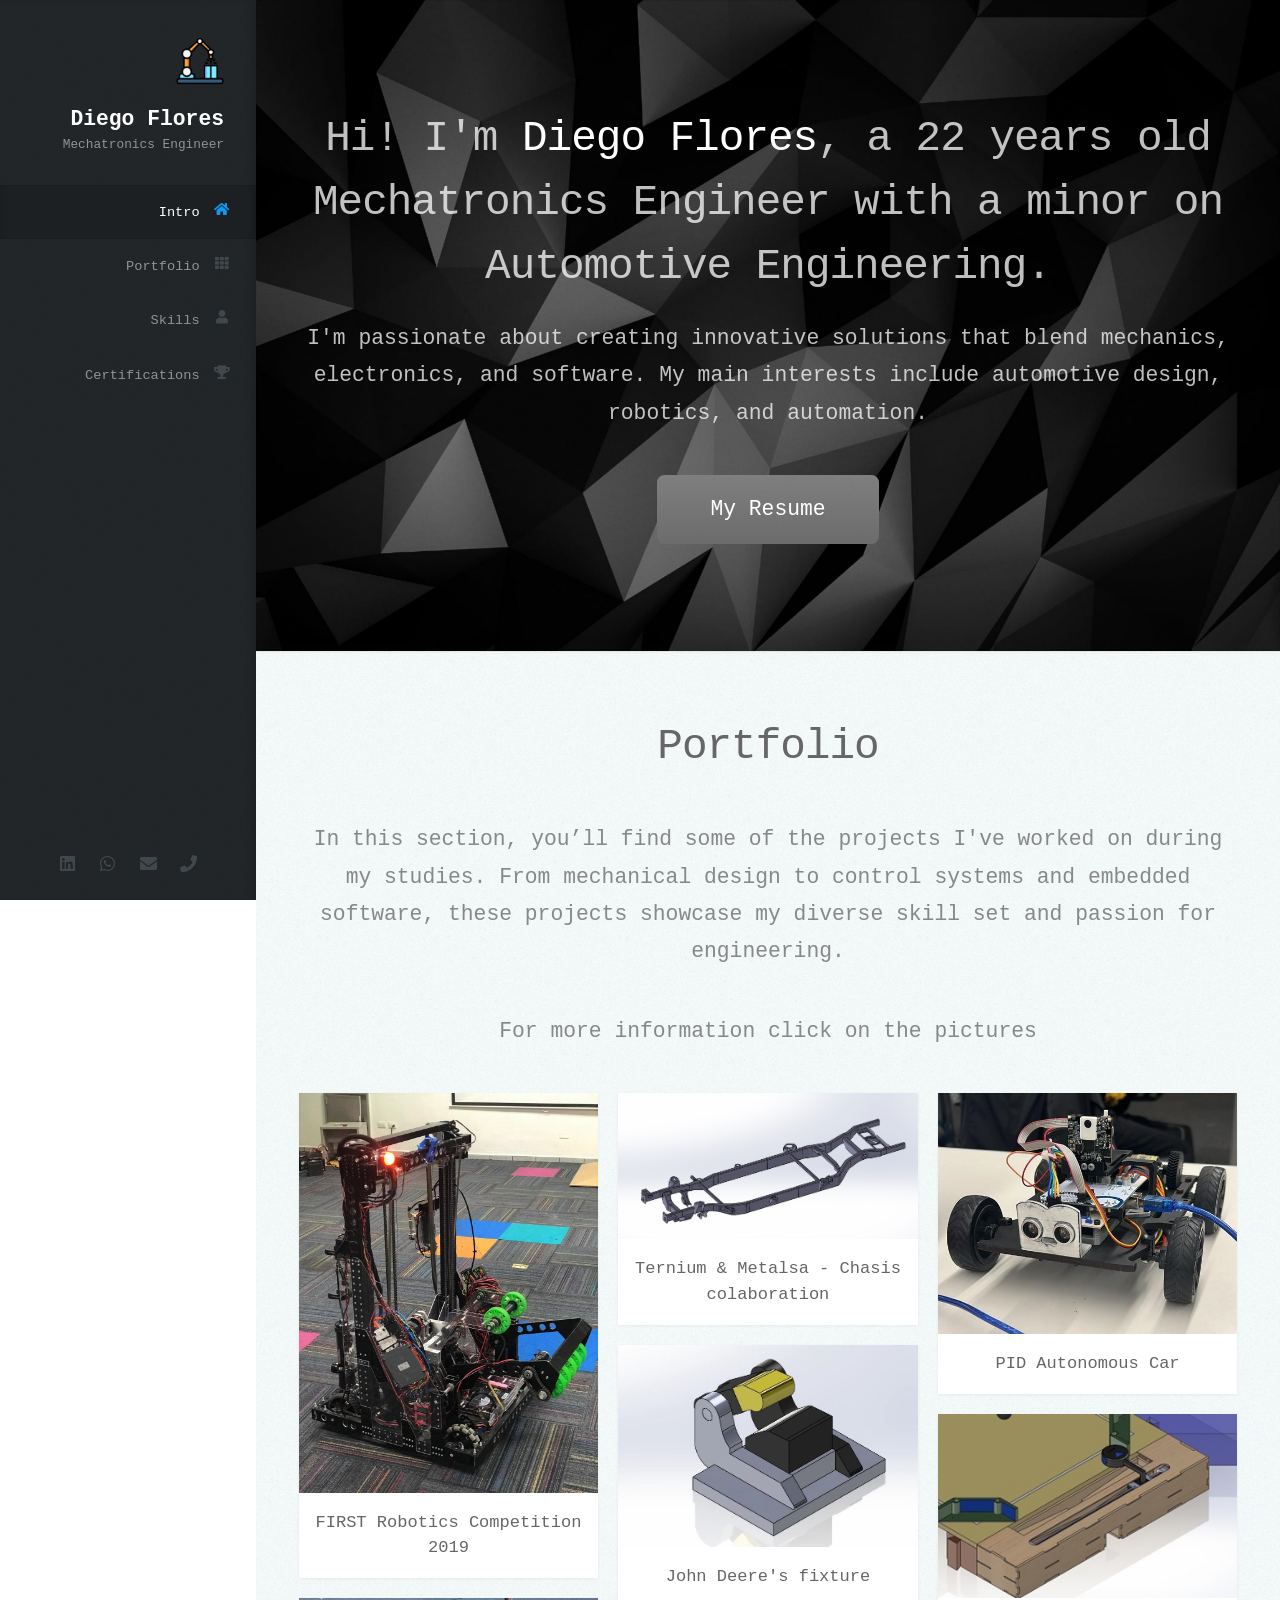
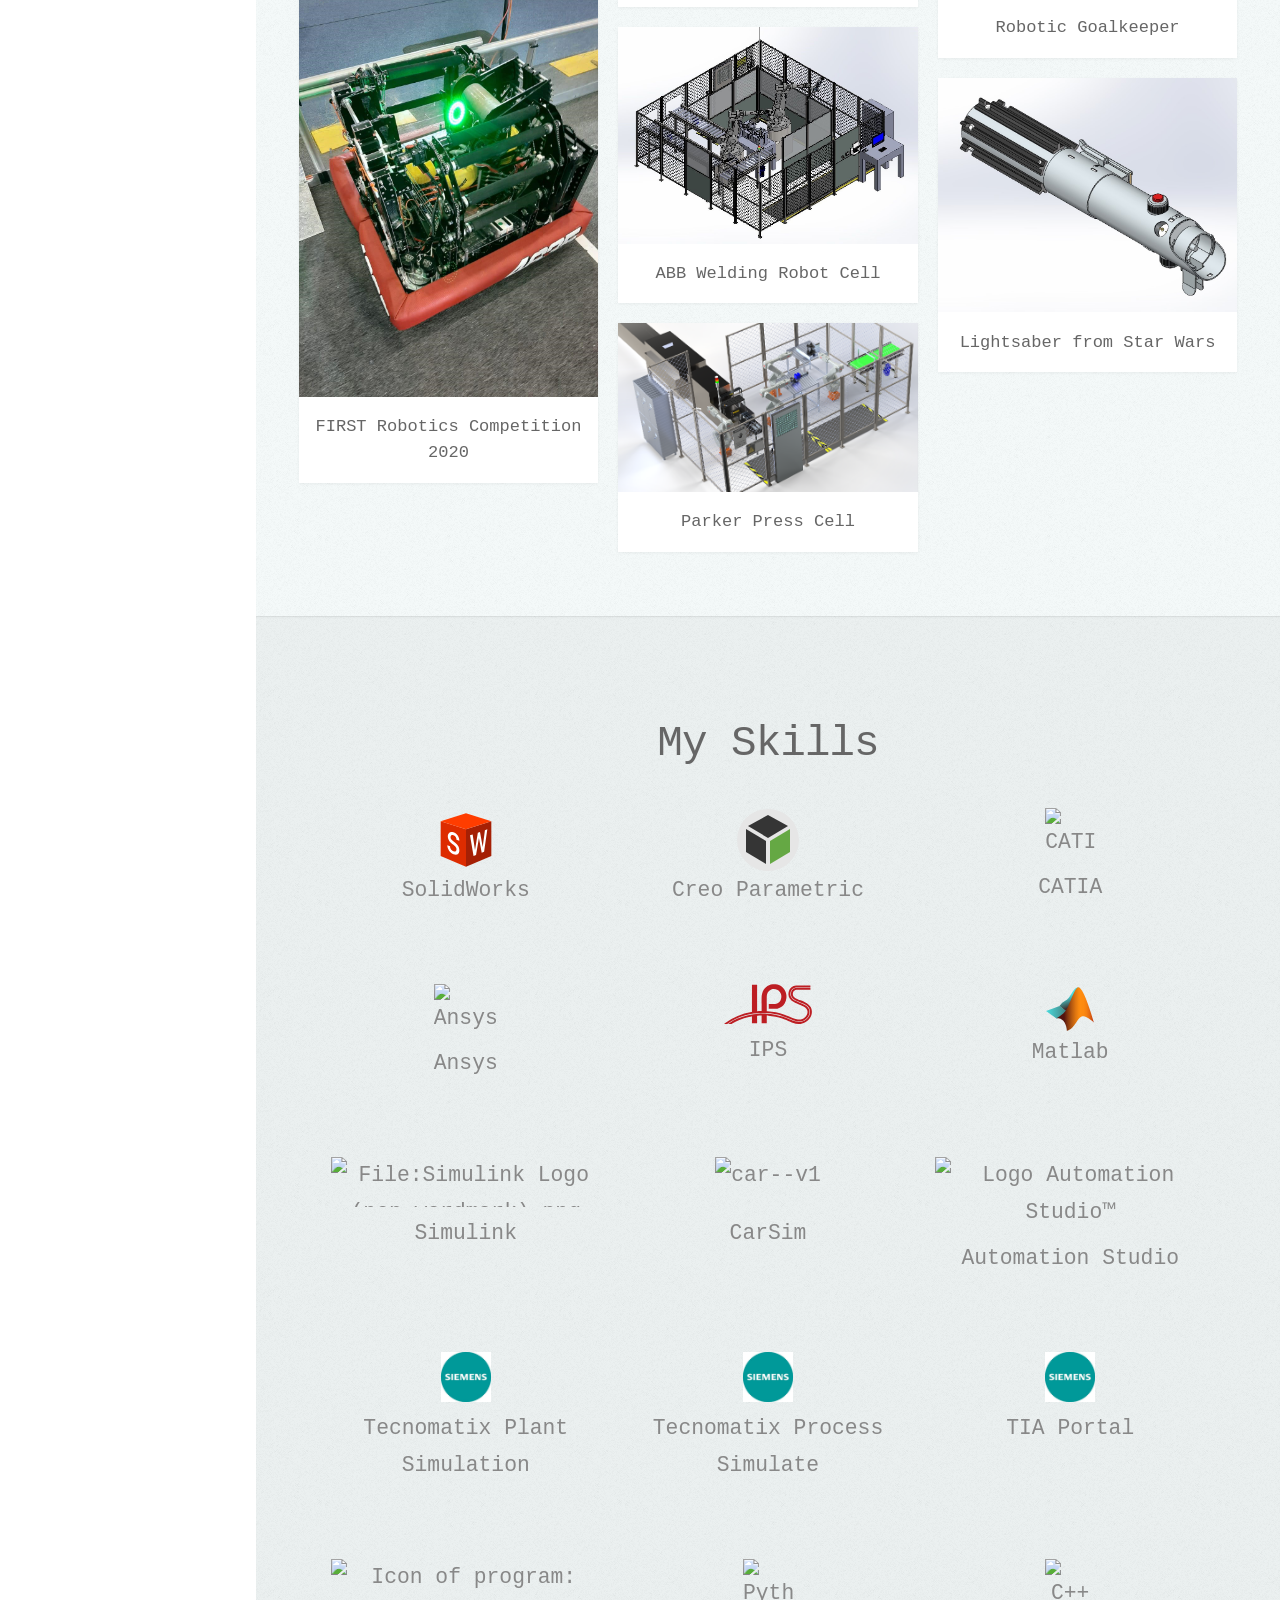
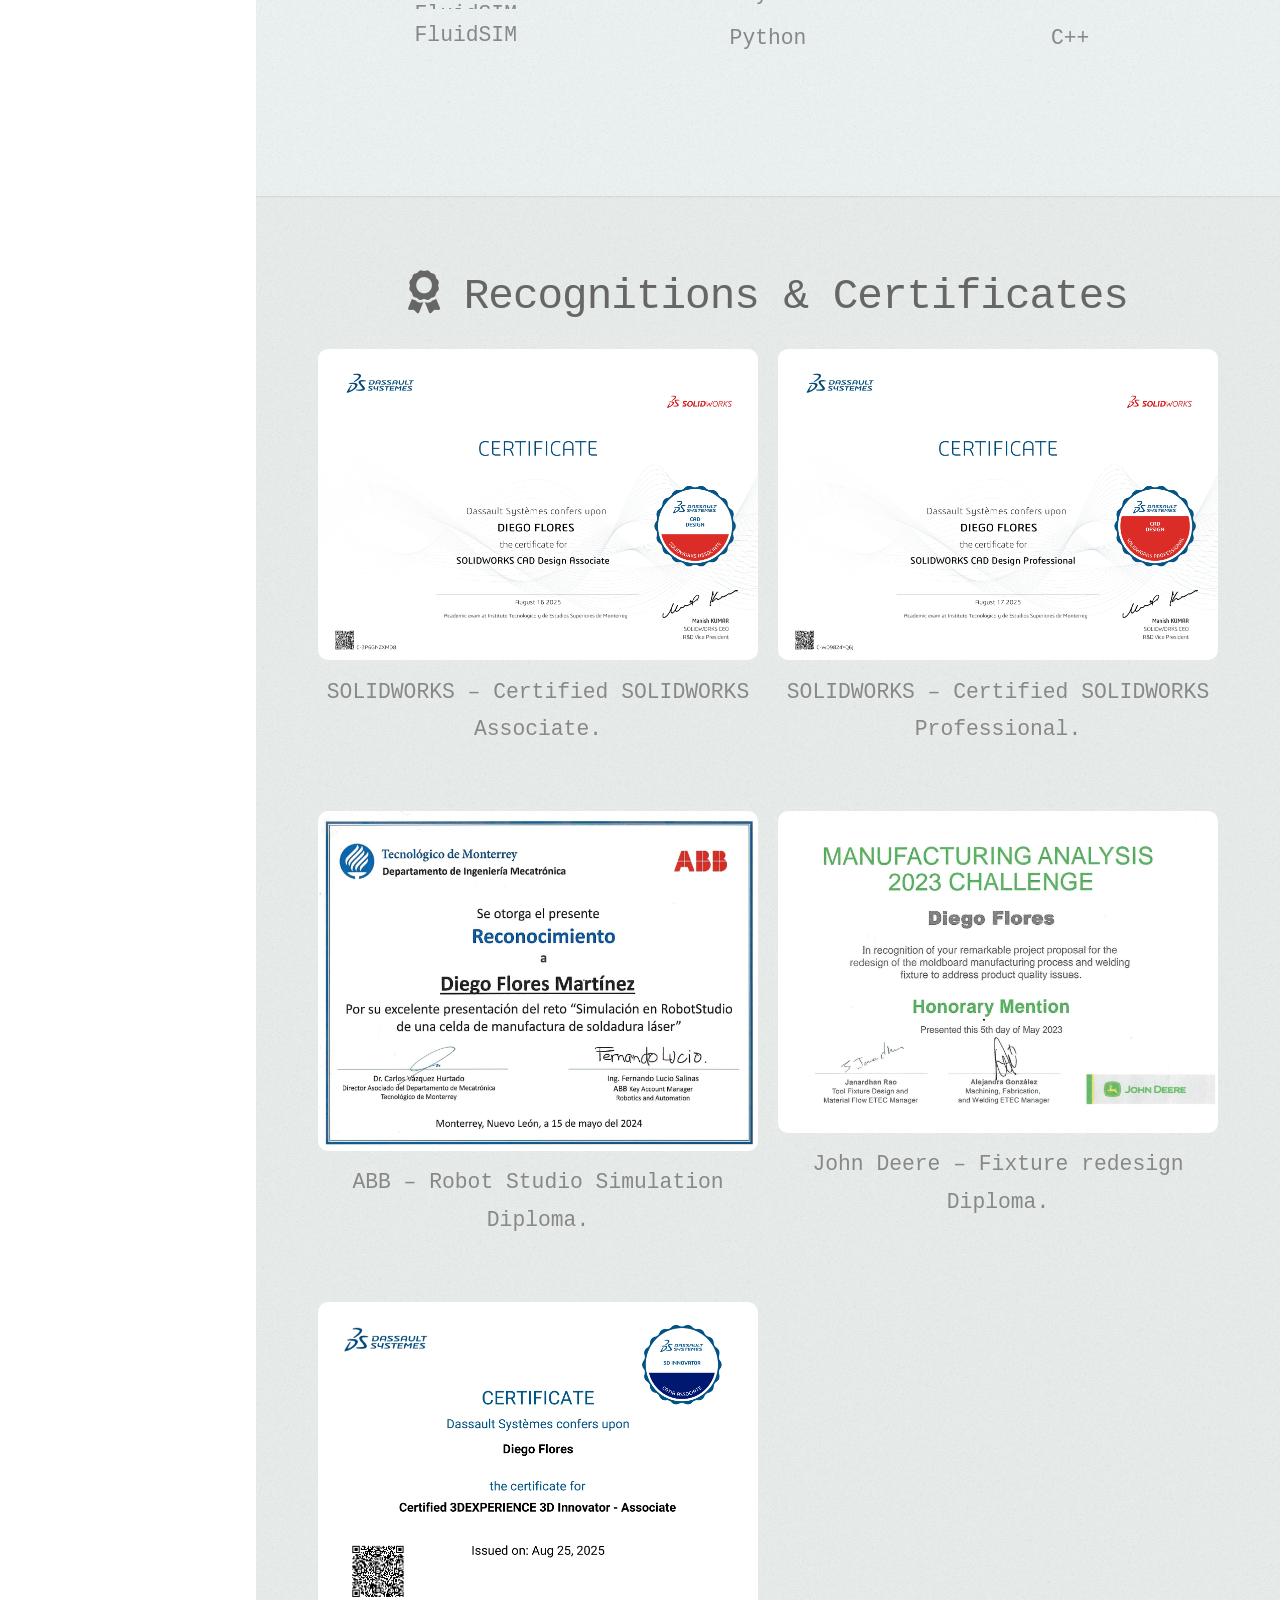
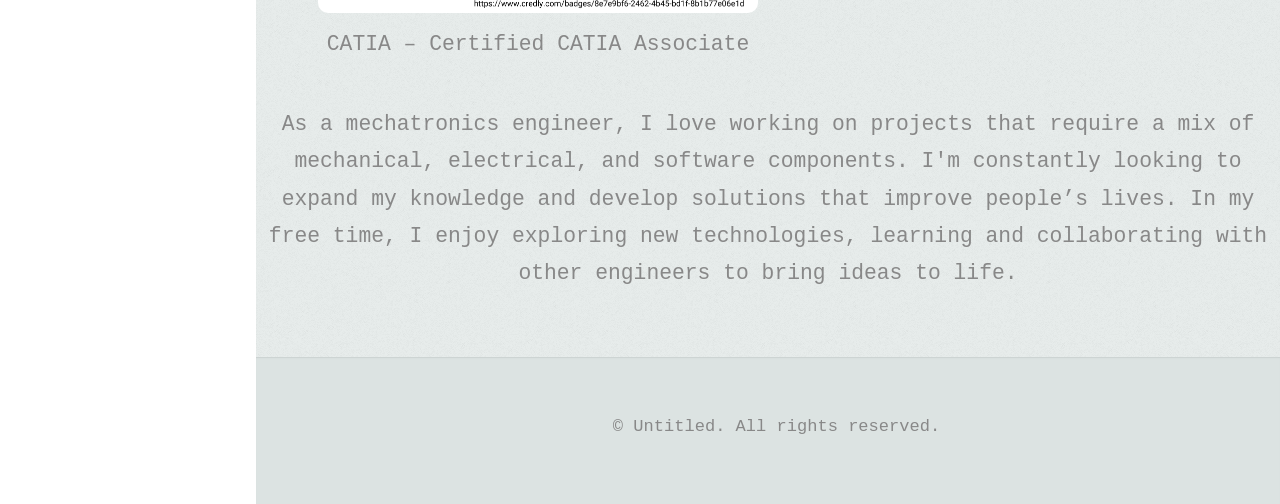
==== commit 7fc39d58: "Update index.html" ====
--- a/Mi portafolio/index.html
+++ b/Mi portafolio/index.html
@@ -144,7 +144,8 @@
 												chassis for internal combustion, battery electric, and hybrid electric vehicles. 
 												Our team selected materials and dimensions using ANSYS Workbench and materials 
 												science principles, optimizing each chassis for strength, weight reduction, 
-												and modularity.
+												and modularity.<br>
+												<a href="#" class="image fit"><img src="extras/Projects/ANSY1.jpg" alt="" /></a>
 
 												I worked closely with engineers to validate all designs, ensuring structural 
 												performance, compatibility across vehicle platforms, and efficient assembly. 
@@ -477,3 +478,4 @@
 </html>
 
 
+
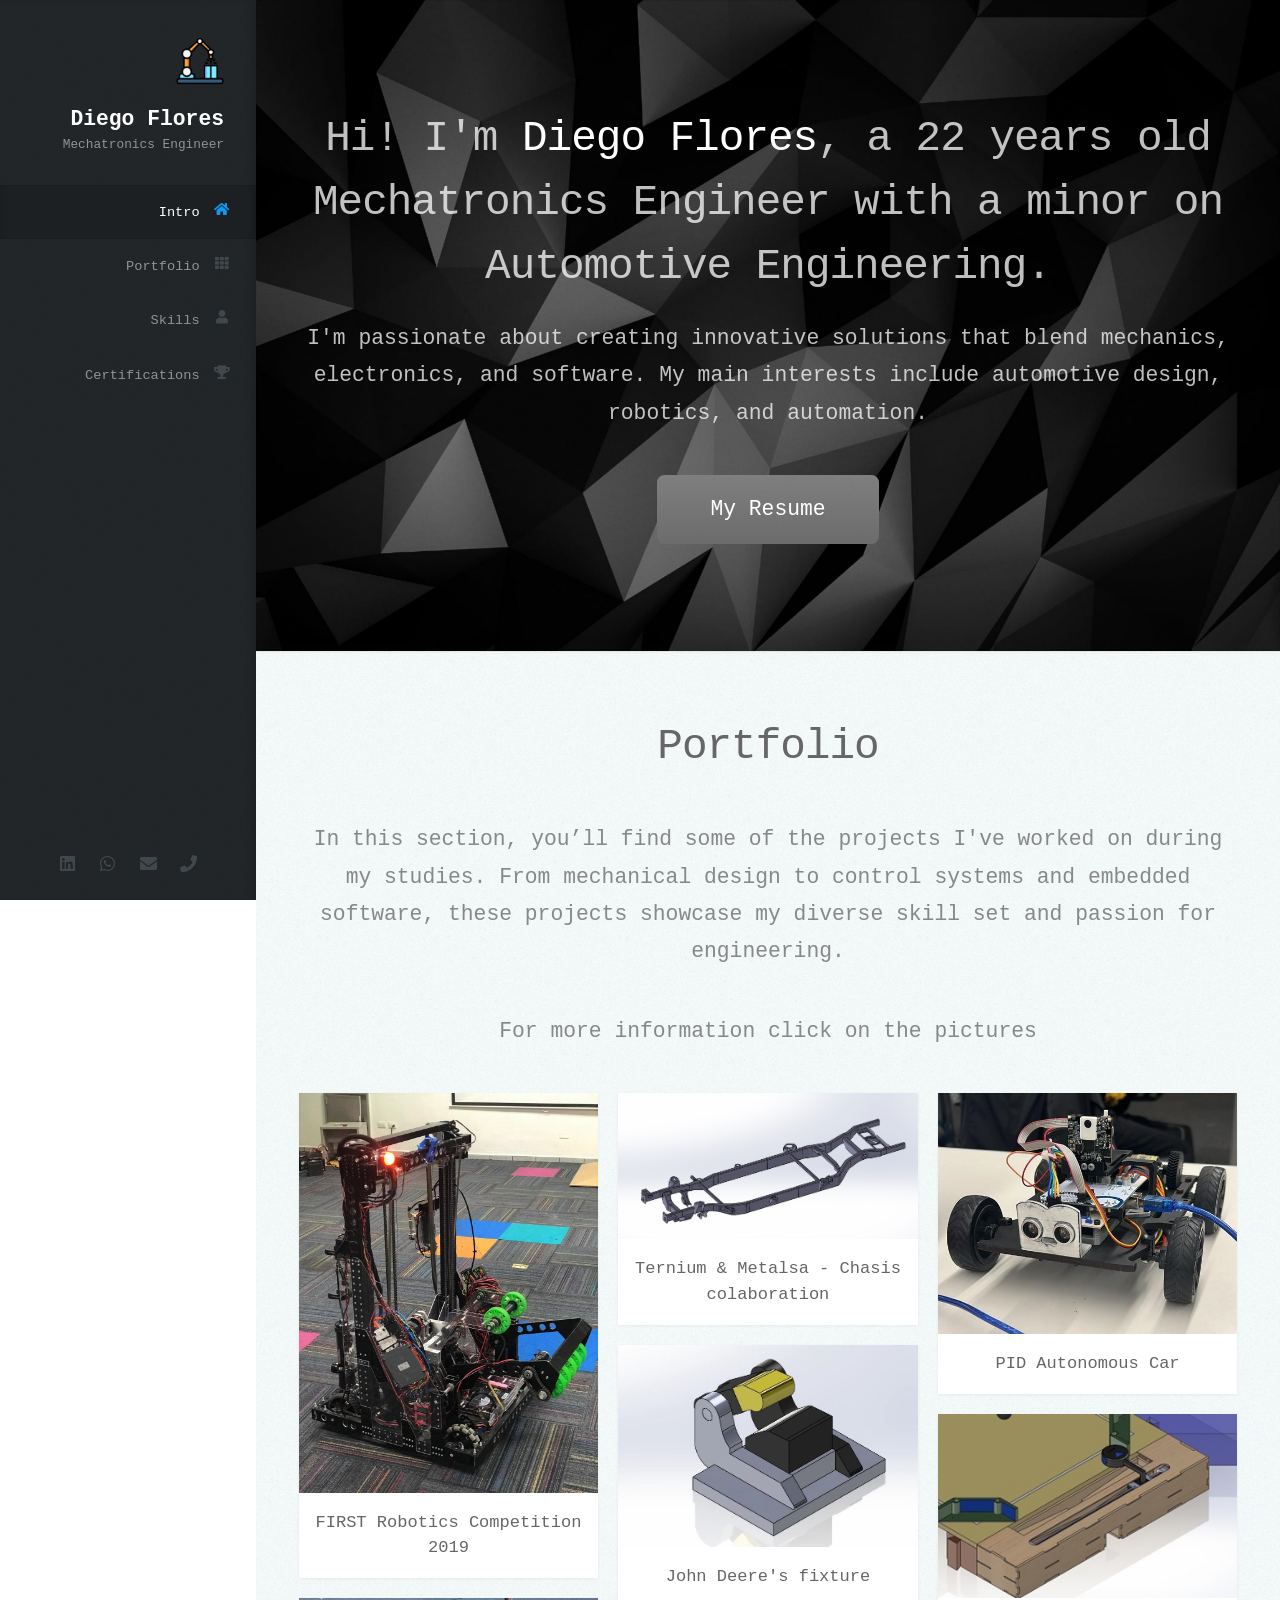
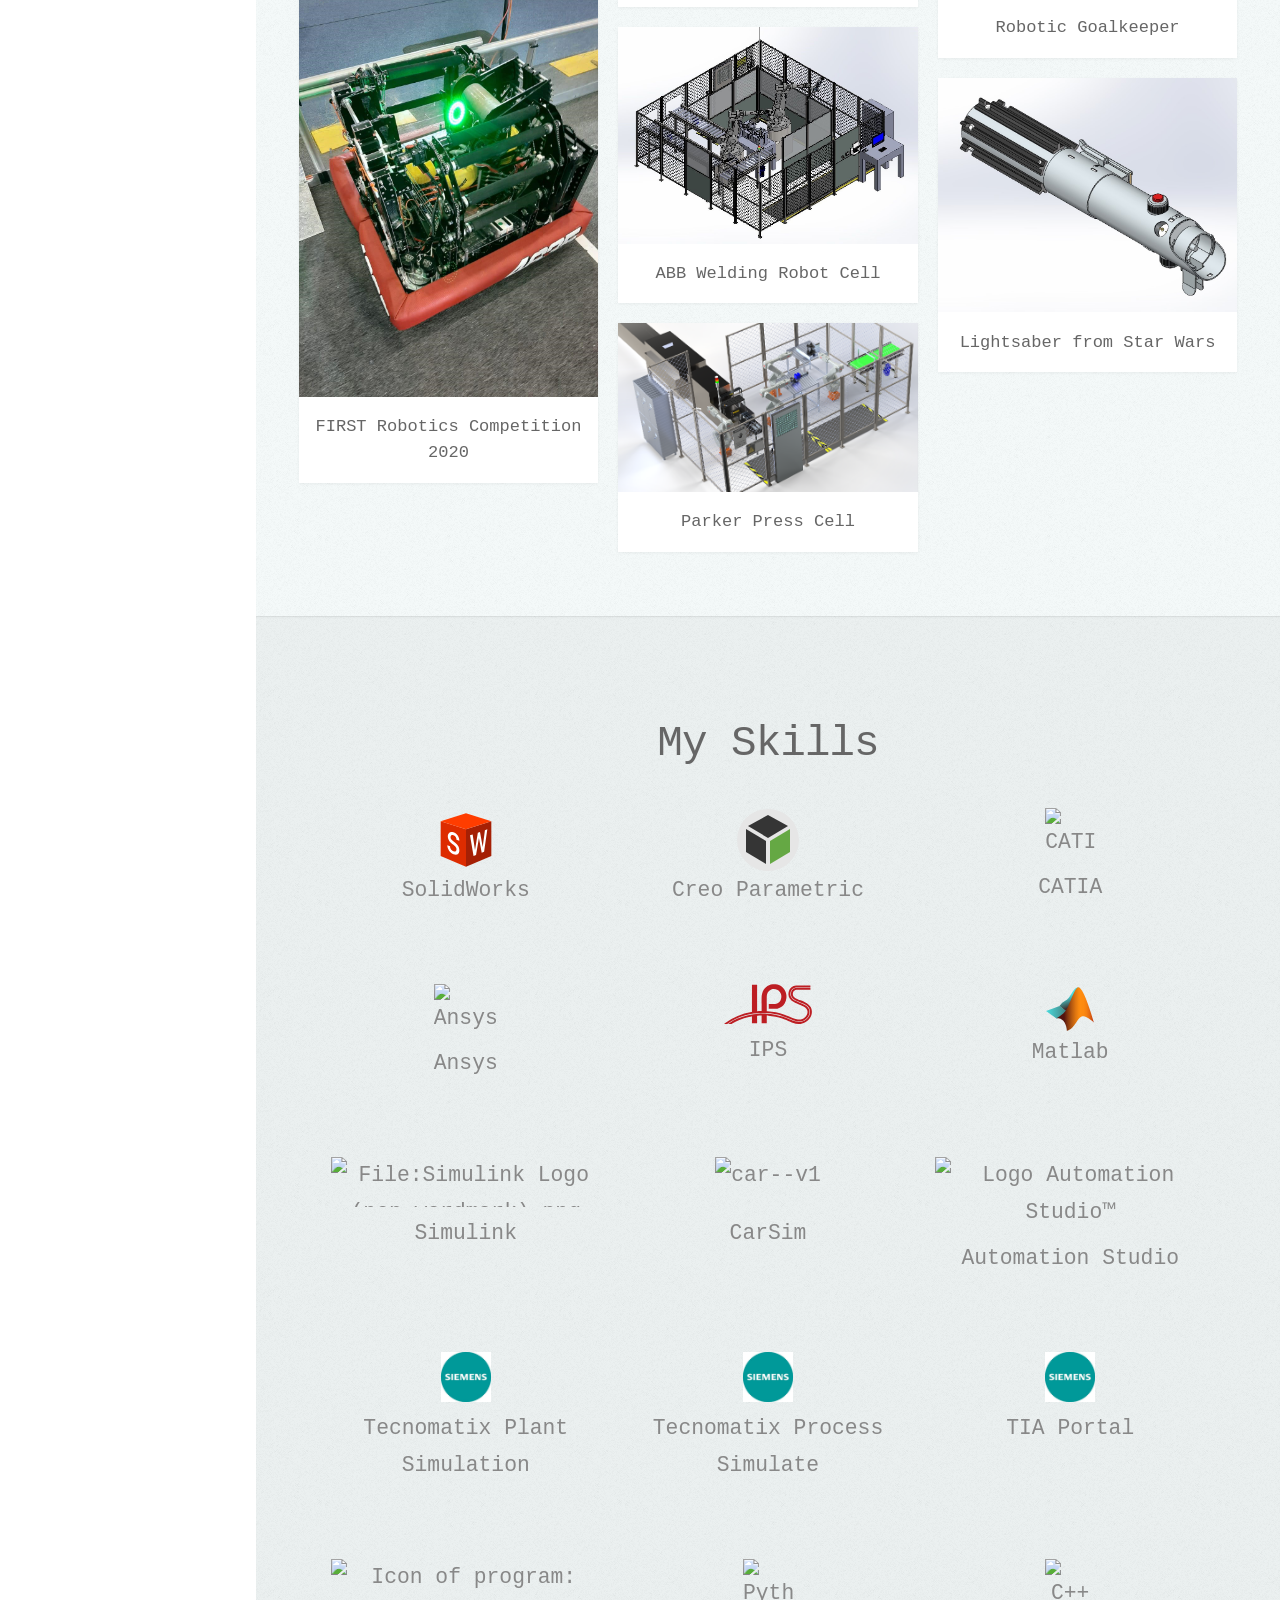
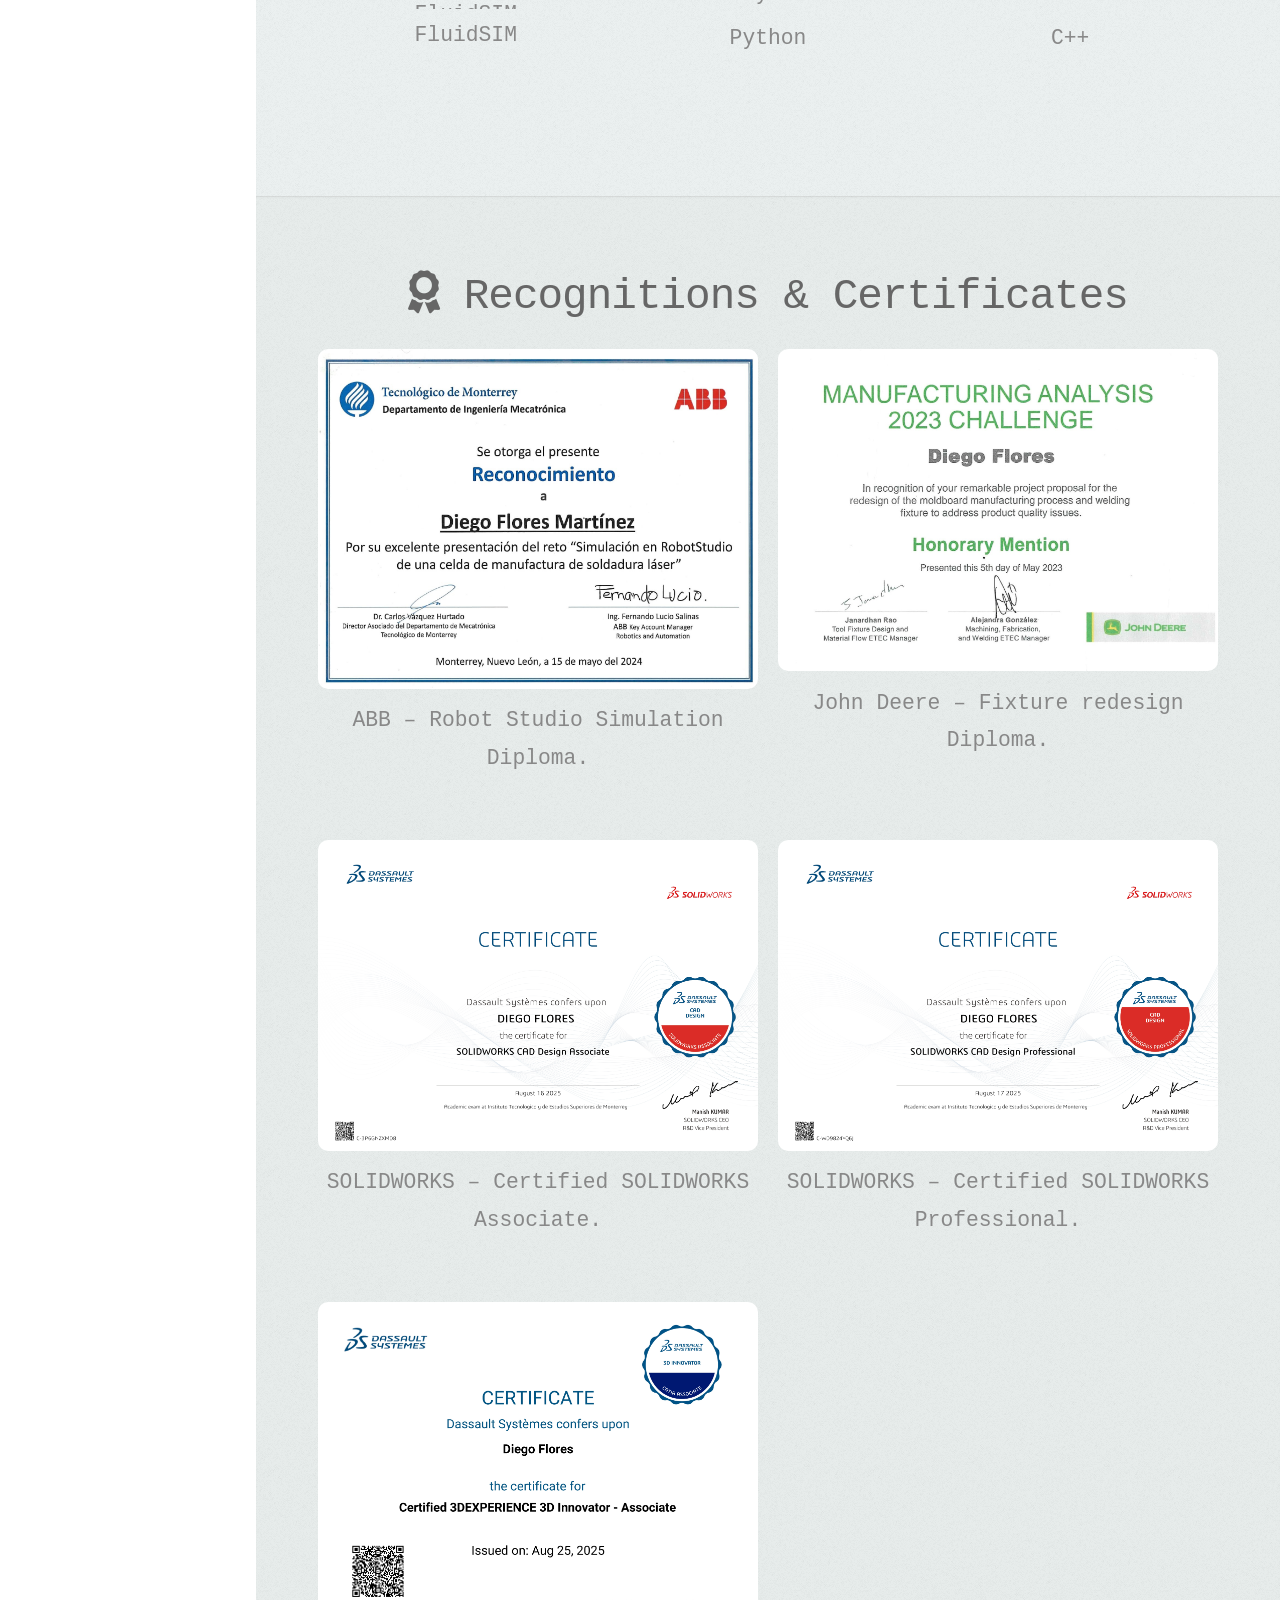
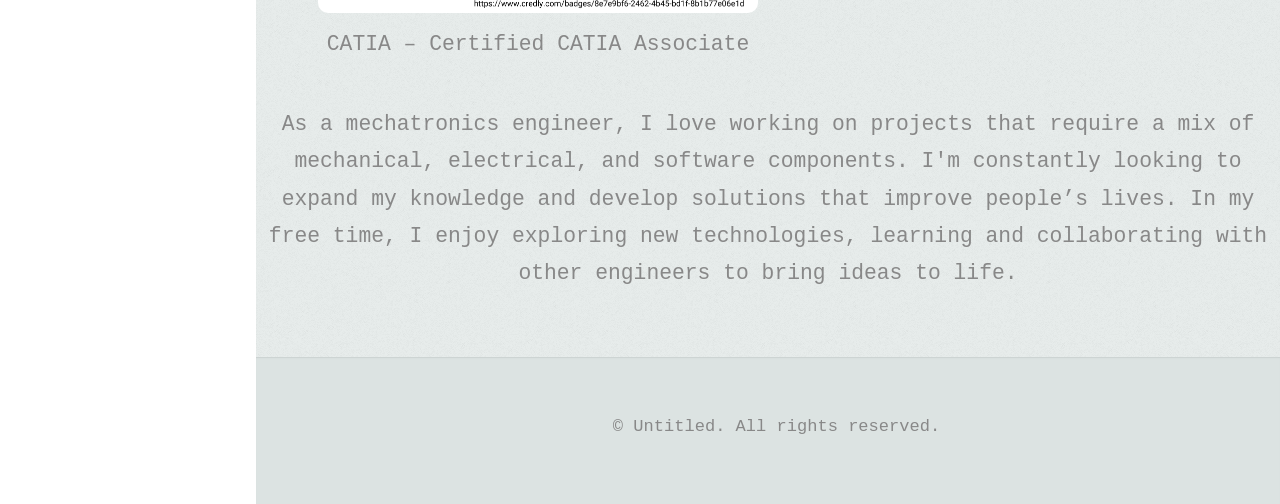
==== commit aeb33e1e: "Update index.html" ====
--- a/Mi portafolio/index.html
+++ b/Mi portafolio/index.html
@@ -402,20 +402,20 @@
 								<h2><i class="icon solid fa-award"></i> Recognitions & Certificates</h2>
 								<div class="cert-grid">
 									<div class="cert-item">
+									<img src="extras/Projects/Diploma_ABB.jpg" alt="Certificate 3" onclick="openModal(this)">
+									<p>ABB – Robot Studio Simulation Diploma.</p>
+									</div>
+									<div class="cert-item">
+									<img src="extras/Projects/Diploma_Deere.jpg" alt="Certificate 4" onclick="openModal(this)">
+									<p>John Deere – Fixture redesign Diploma.</p>
+									</div>
+									<div class="cert-item">
 									<img src="extras/Projects/CSWA.jpg" alt="Certificate 1" onclick="openModal(this)">
 									<p>SOLIDWORKS – Certified SOLIDWORKS Associate.</p>
 									</div>
 									<div class="cert-item">
 									<img src="extras/Projects/CSWP.jpg" alt="Certificate 2" onclick="openModal(this)">
 									<p>SOLIDWORKS – Certified SOLIDWORKS Professional.</p>
-									</div>
-									<div class="cert-item">
-									<img src="extras/Projects/Diploma_ABB.jpg" alt="Certificate 3" onclick="openModal(this)">
-									<p>ABB – Robot Studio Simulation Diploma.</p>
-									</div>
-									<div class="cert-item">
-									<img src="extras/Projects/Diploma_Deere.jpg" alt="Certificate 4" onclick="openModal(this)">
-									<p>John Deere – Fixture redesign Diploma.</p>
 									</div>
 									<div class="cert-item">
 									<img src="extras/Projects/CATIA1.jpg" alt="Certificate 4" onclick="openModal(this)">
@@ -479,3 +479,4 @@
 
 
 
+
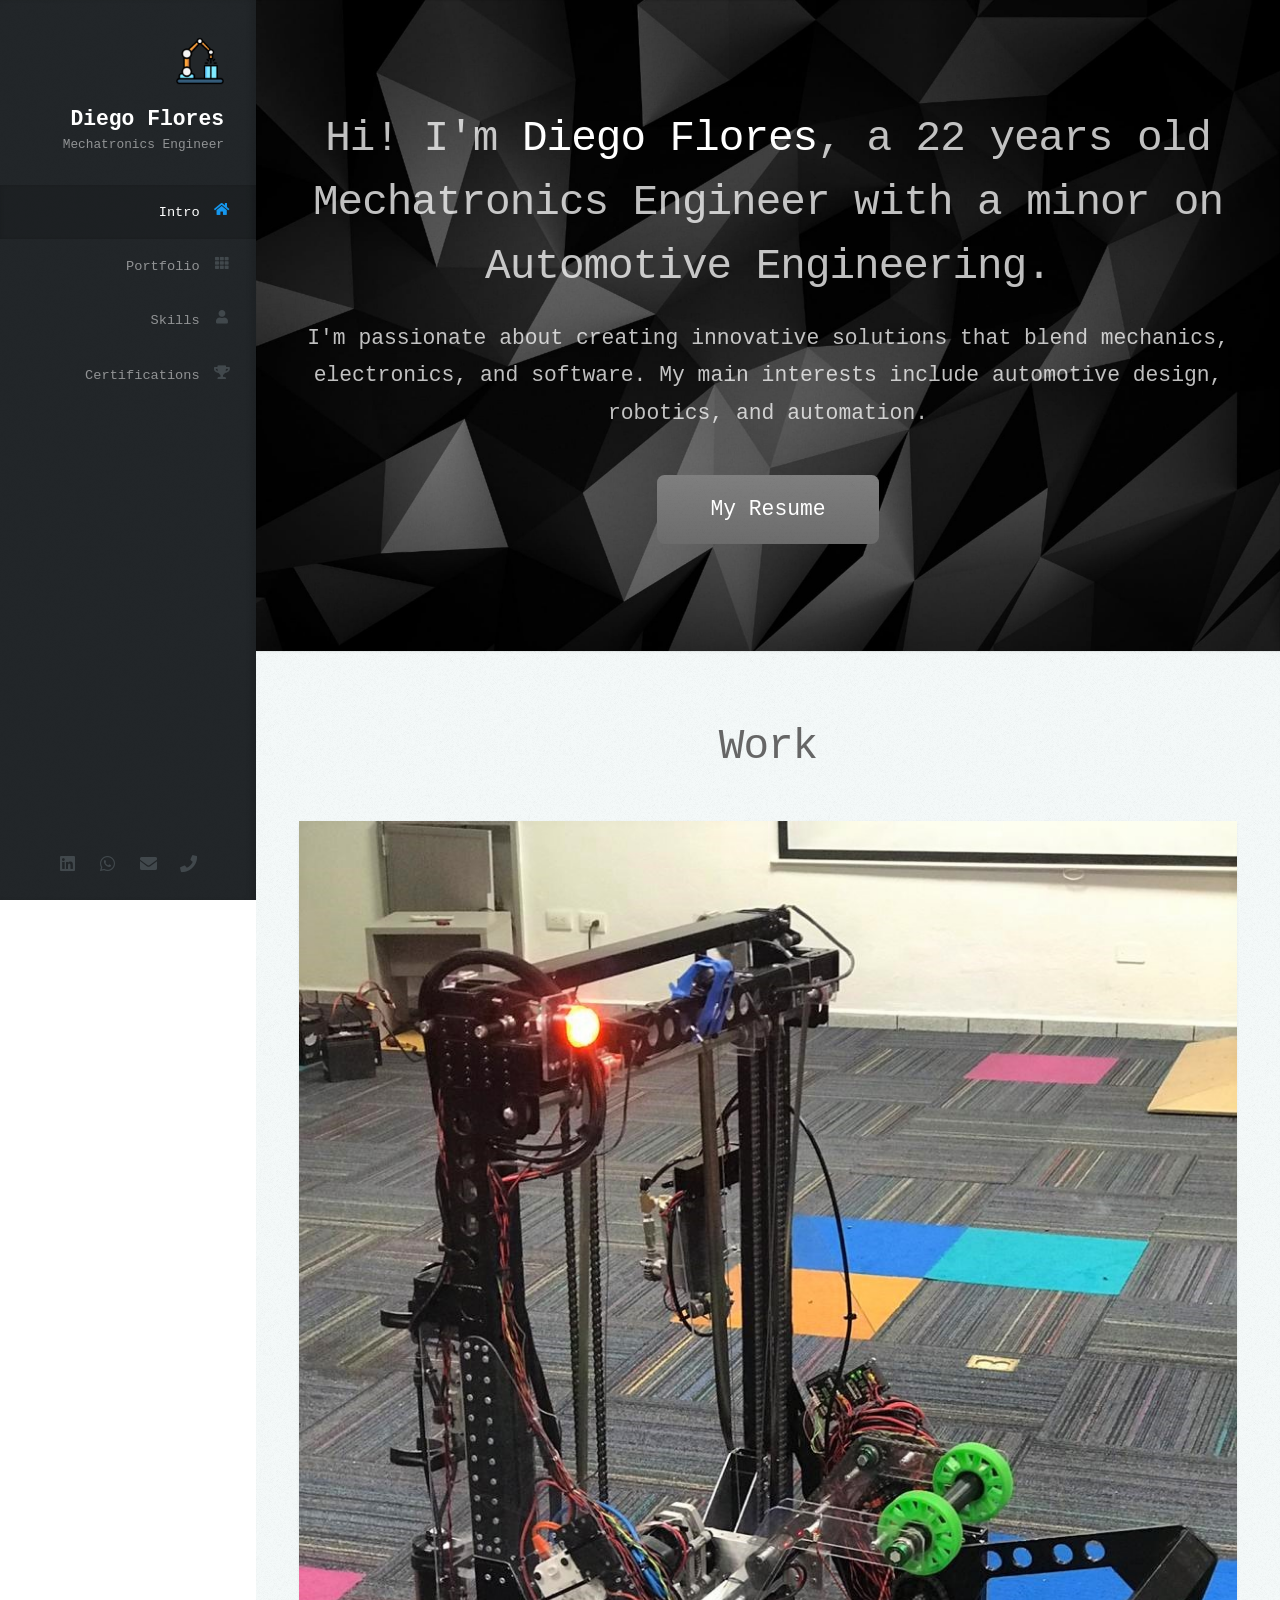
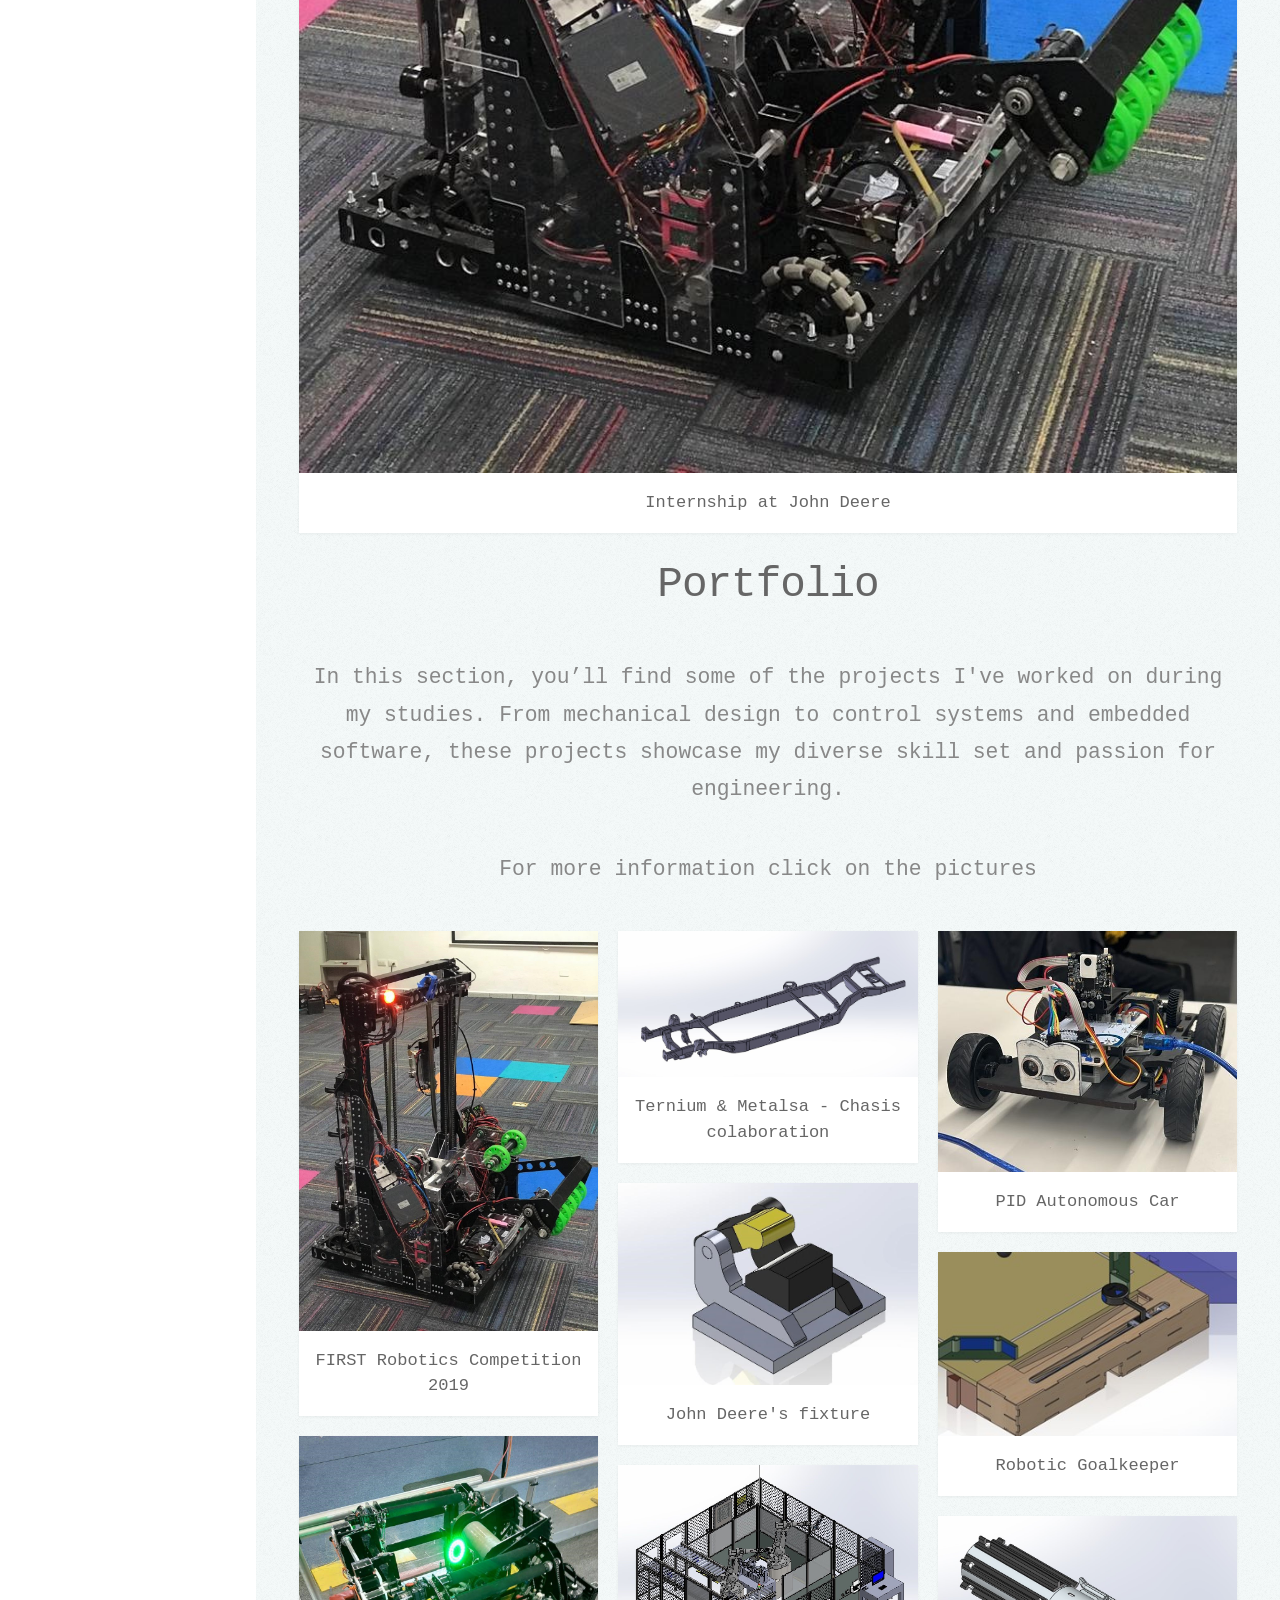
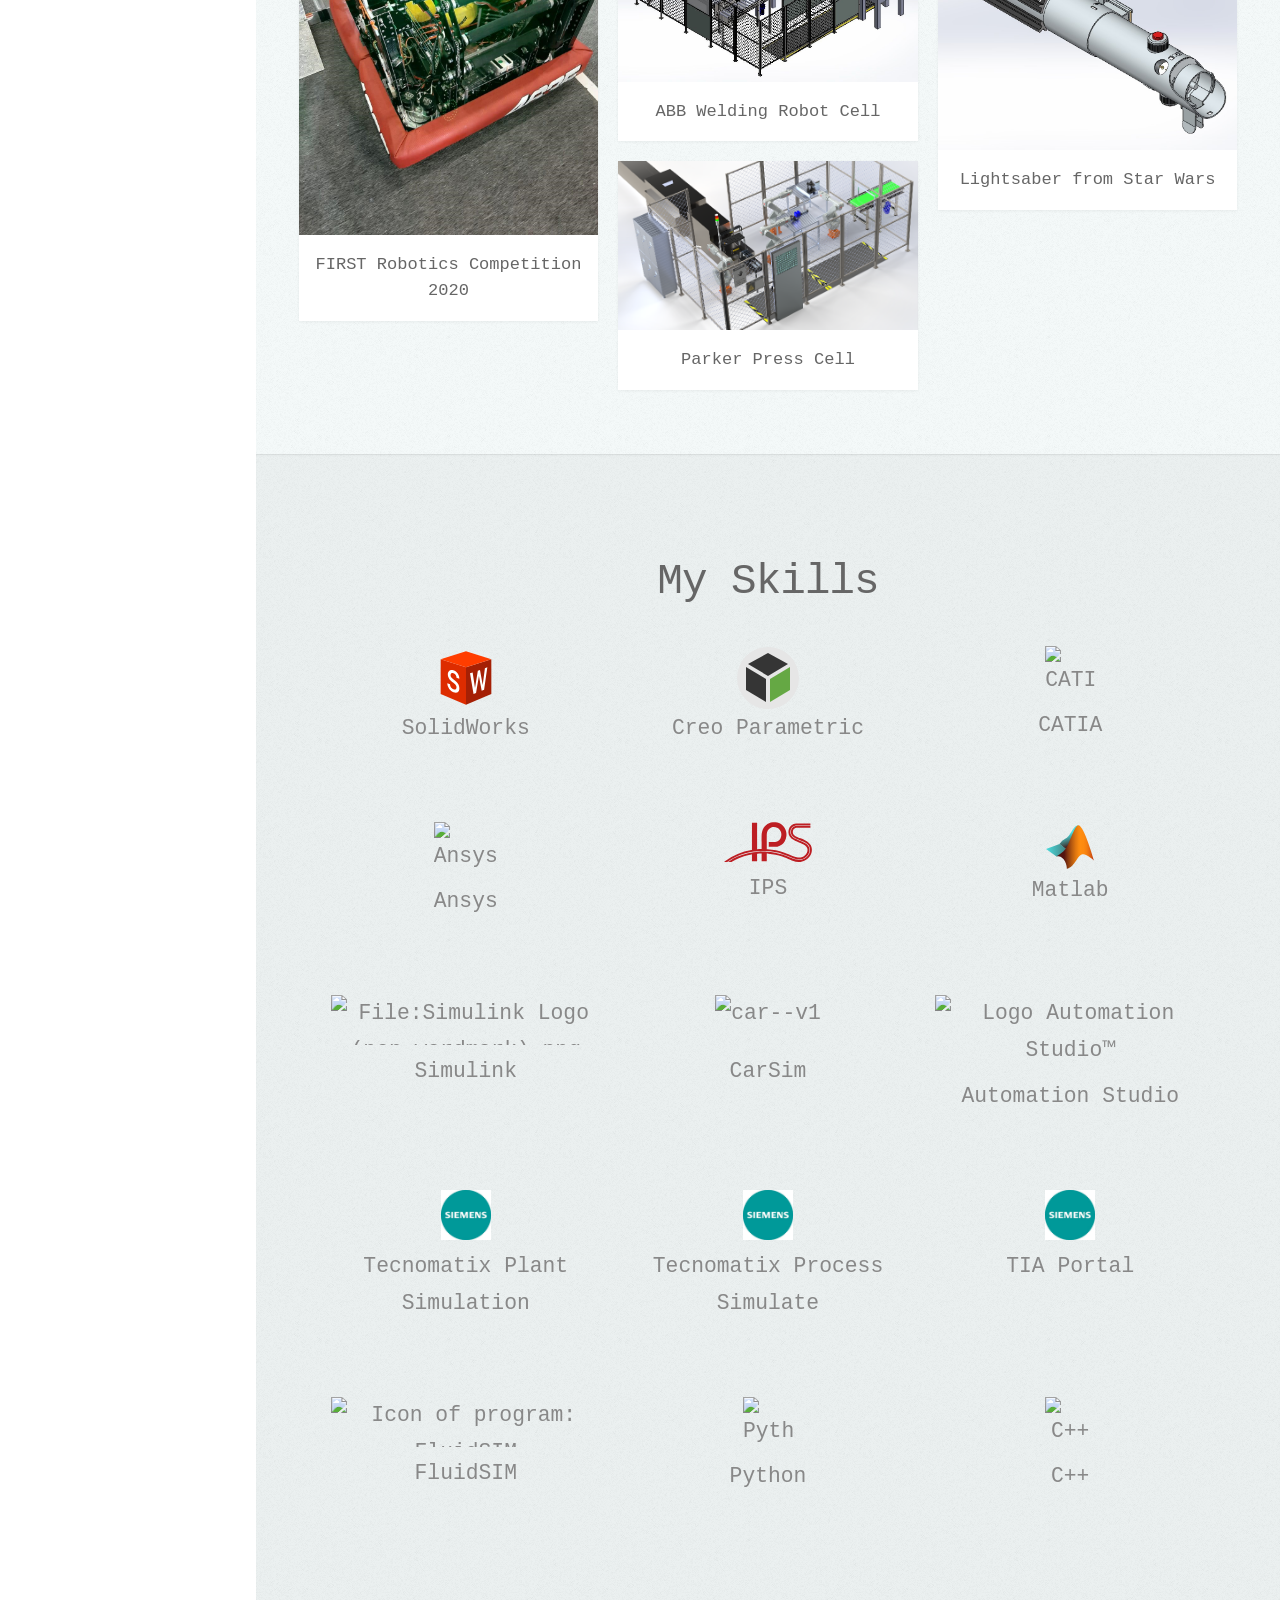
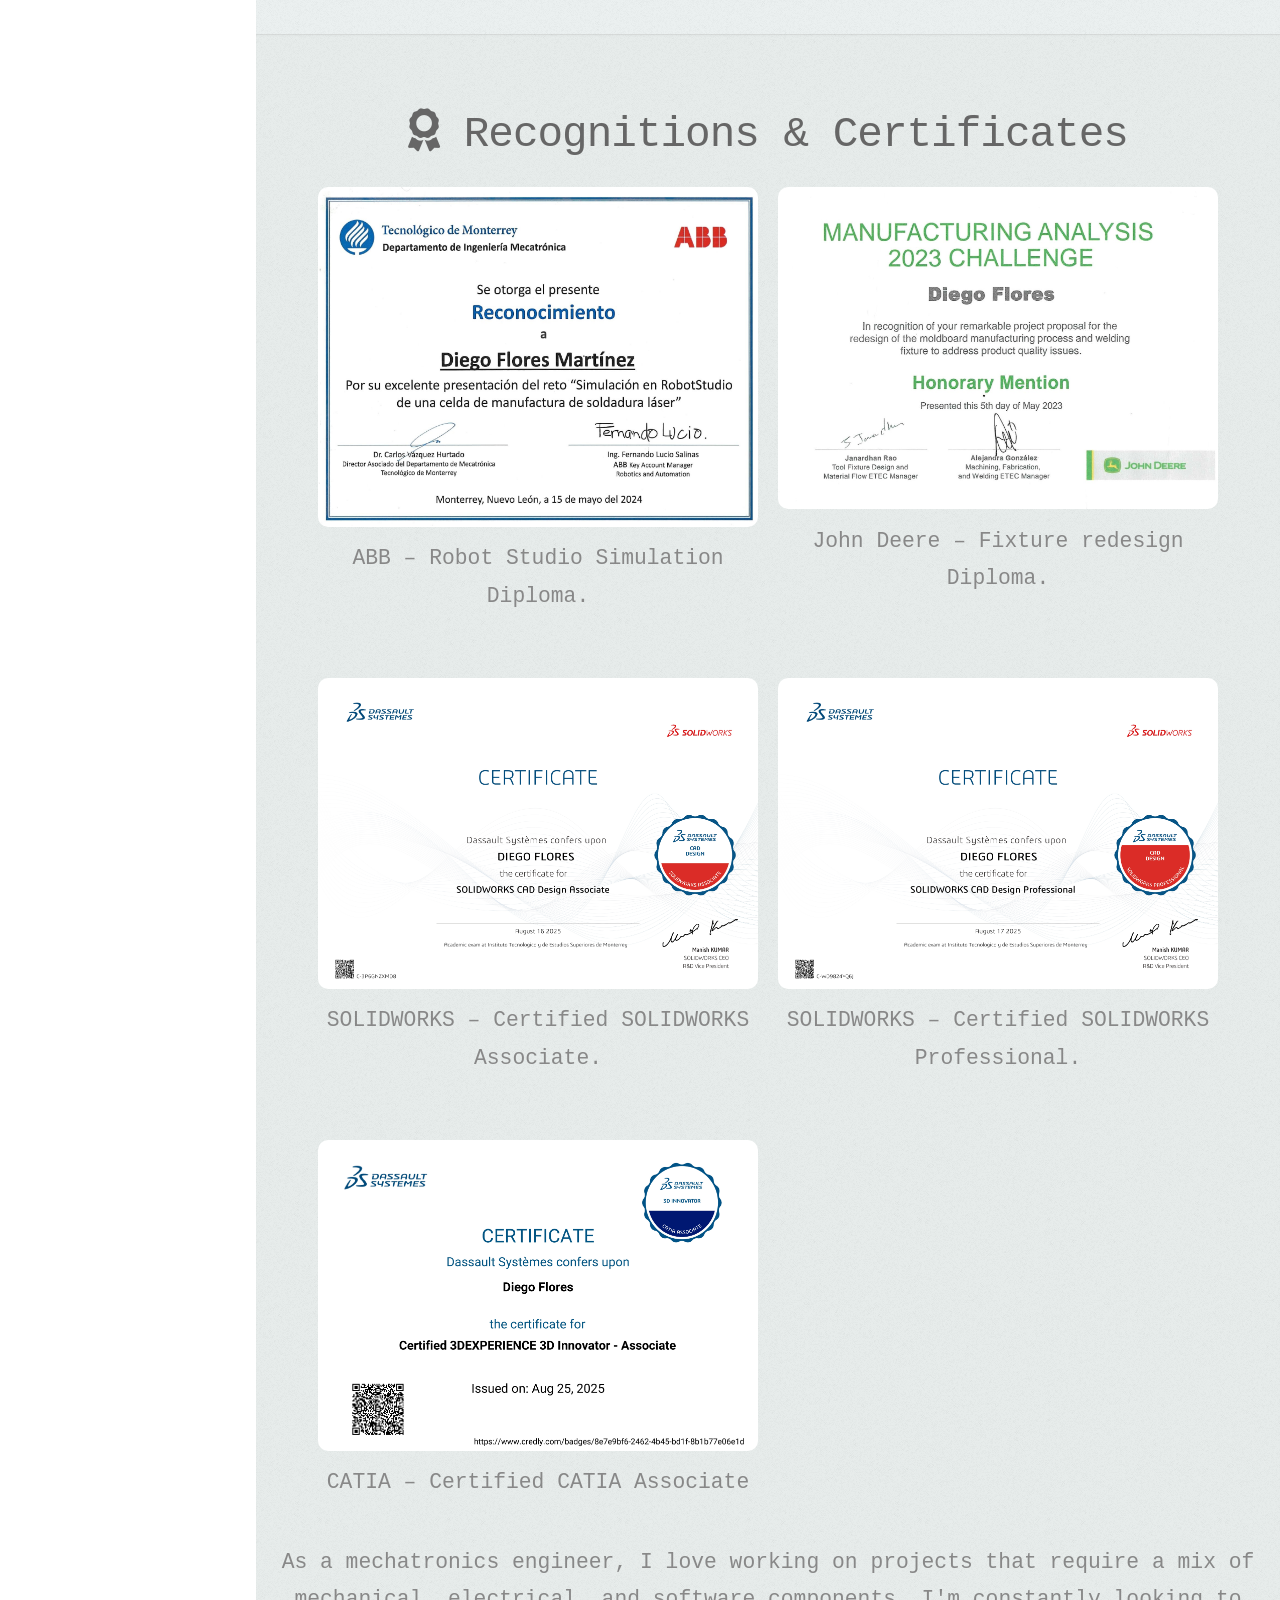
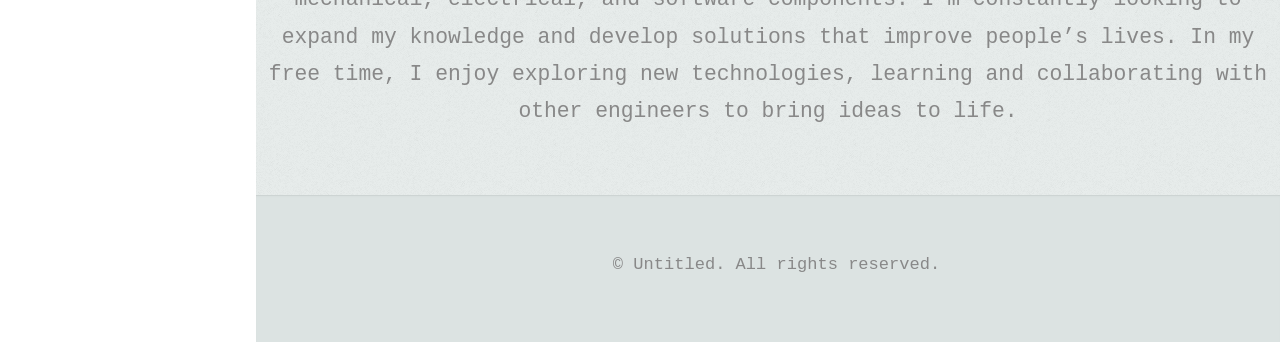
==== commit a774aa5b: "Update index.html" ====
--- a/Mi portafolio/index.html
+++ b/Mi portafolio/index.html
@@ -84,6 +84,26 @@
 					<section id="portfolio" class="two">
 						<div class="container">
 							<header>
+								<h2>Work</h2>
+							</header>
+							
+								<article class="item">
+										<a href="#" class="image fit"><img src="extras/Projects/robot2019.jpg" alt="" /></a>
+										<header>
+    										<h3>Internship at John Deere</h3>
+  										</header>
+											<div class="description">
+												  <h3 id="title-hydraulics-jd" style="margin:0 0 6px;font-size:1rem;">Hydraulics Intern – John Deere</h3>
+  <p style="margin:0 0 8px;font-size:.95rem;color:#555;"><em>Monterrey, NL, Mexico | Sep 2023 – Present</em></p>
+  <ul style="margin:0;padding-left:18px;color:#222;line-height:1.45;font-size:.95rem;">
+    <li>Diseño y modelado 3D de sistemas hidráulicos y ruteo de mangueras/tuberías.</li>
+    <li>Apoyo en validación de circuitos (pruebas de presión, flujo y limpieza).</li>
+    <li>Colaboración con manufactura y calidad para mejorar eficiencia y servicio.</li>
+  </ul>
+  											</div>
+										</article>
+							
+							<header>
 								<h2>Portfolio</h2>
 							</header>
 
@@ -144,15 +164,15 @@
 												chassis for internal combustion, battery electric, and hybrid electric vehicles. 
 												Our team selected materials and dimensions using ANSYS Workbench and materials 
 												science principles, optimizing each chassis for strength, weight reduction, 
-												and modularity.<br>
-												<a href="#" class="image fit"><img src="extras/Projects/ANSY1.jpg" alt="" /></a>
+												and modularity.<br><br>
+												<a href="#" class="image fit"><img src="extras/Projects/CHASIS2.jpg" alt="" /></a><br>
 
 												I worked closely with engineers to validate all designs, ensuring structural 
 												performance, compatibility across vehicle platforms, and efficient assembly. 
 												This project enhanced my understanding of chassis engineering, materials selection, 
 												and computational analysis, while strengthening my skills in collaborative problem-solving 
 												and integrating client requirements into practical engineering solutions. <br><br>
-
+												<a href="#" class="image fit"><img src="extras/Projects/ANSY1.jpg" alt="" /></a>
 											</div>
 									</article>
 									<article class="item">
@@ -480,3 +500,6 @@
 
 
 
+
+
+
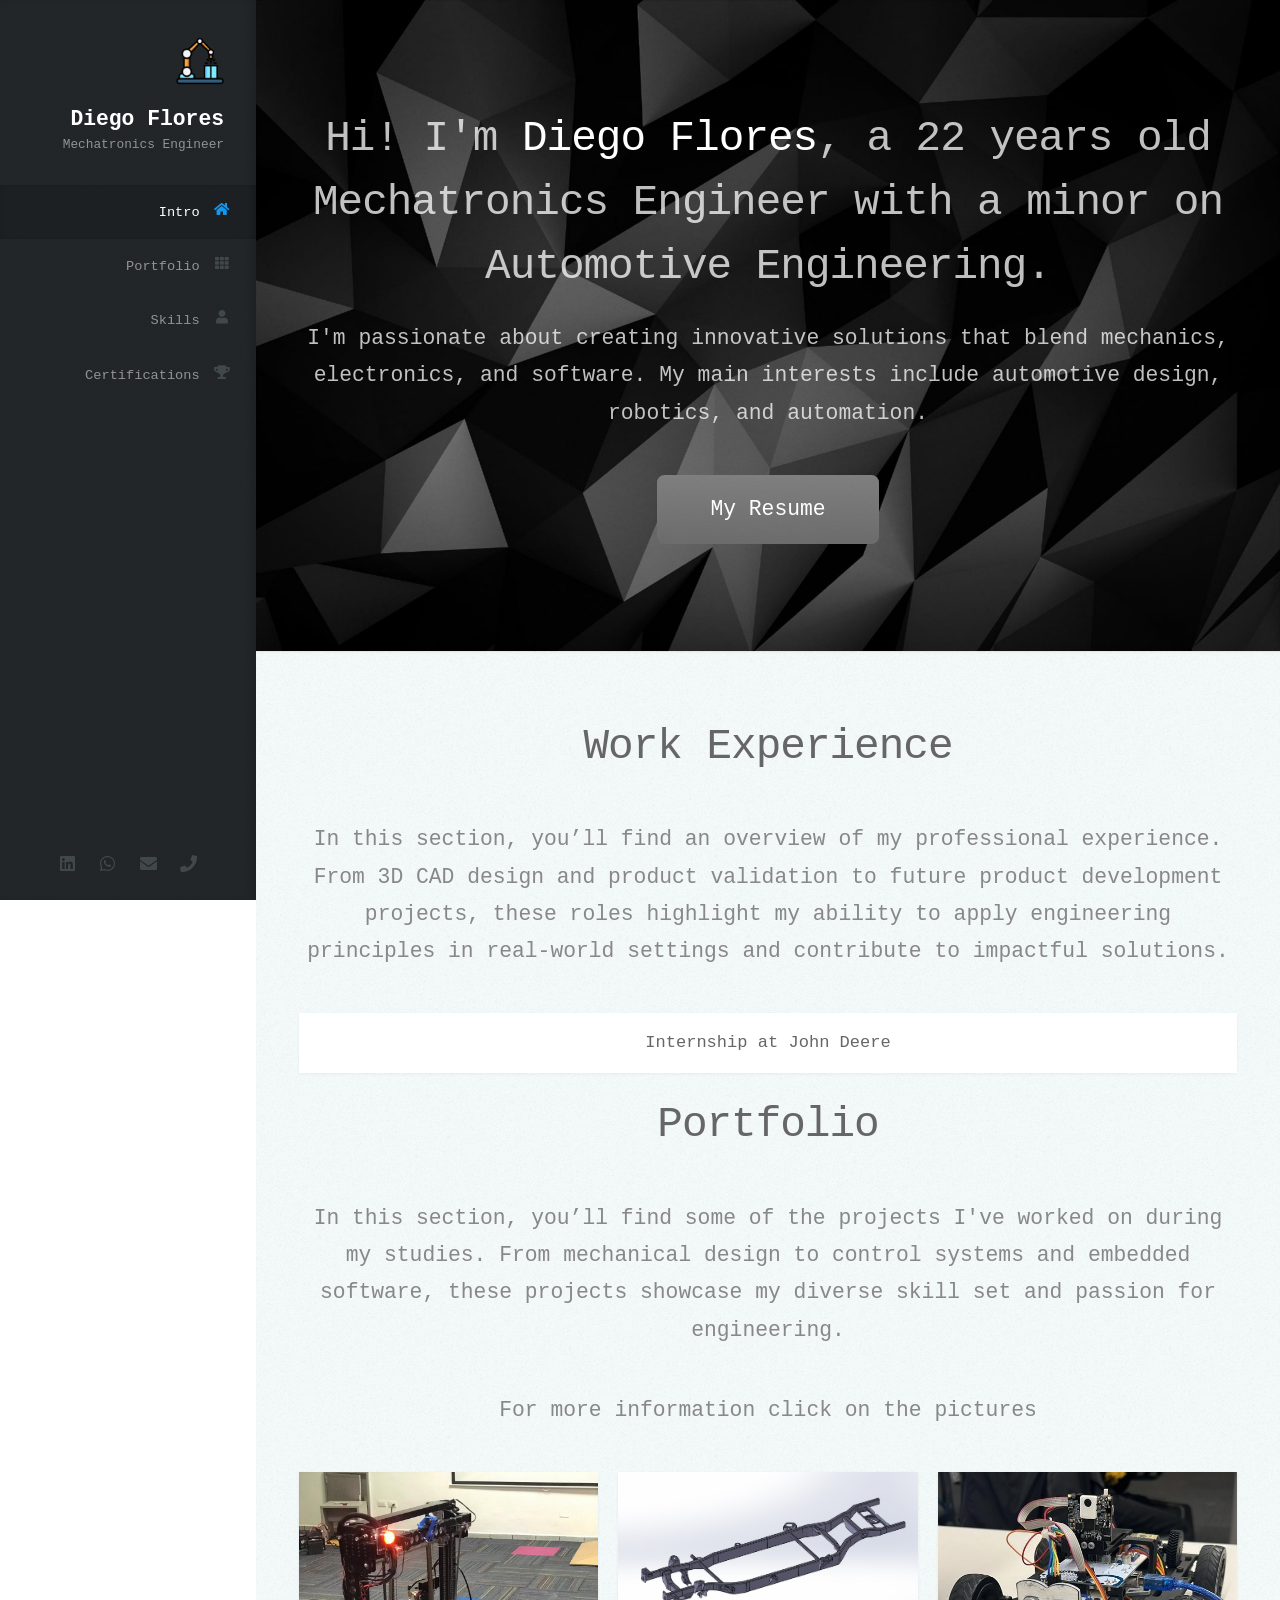
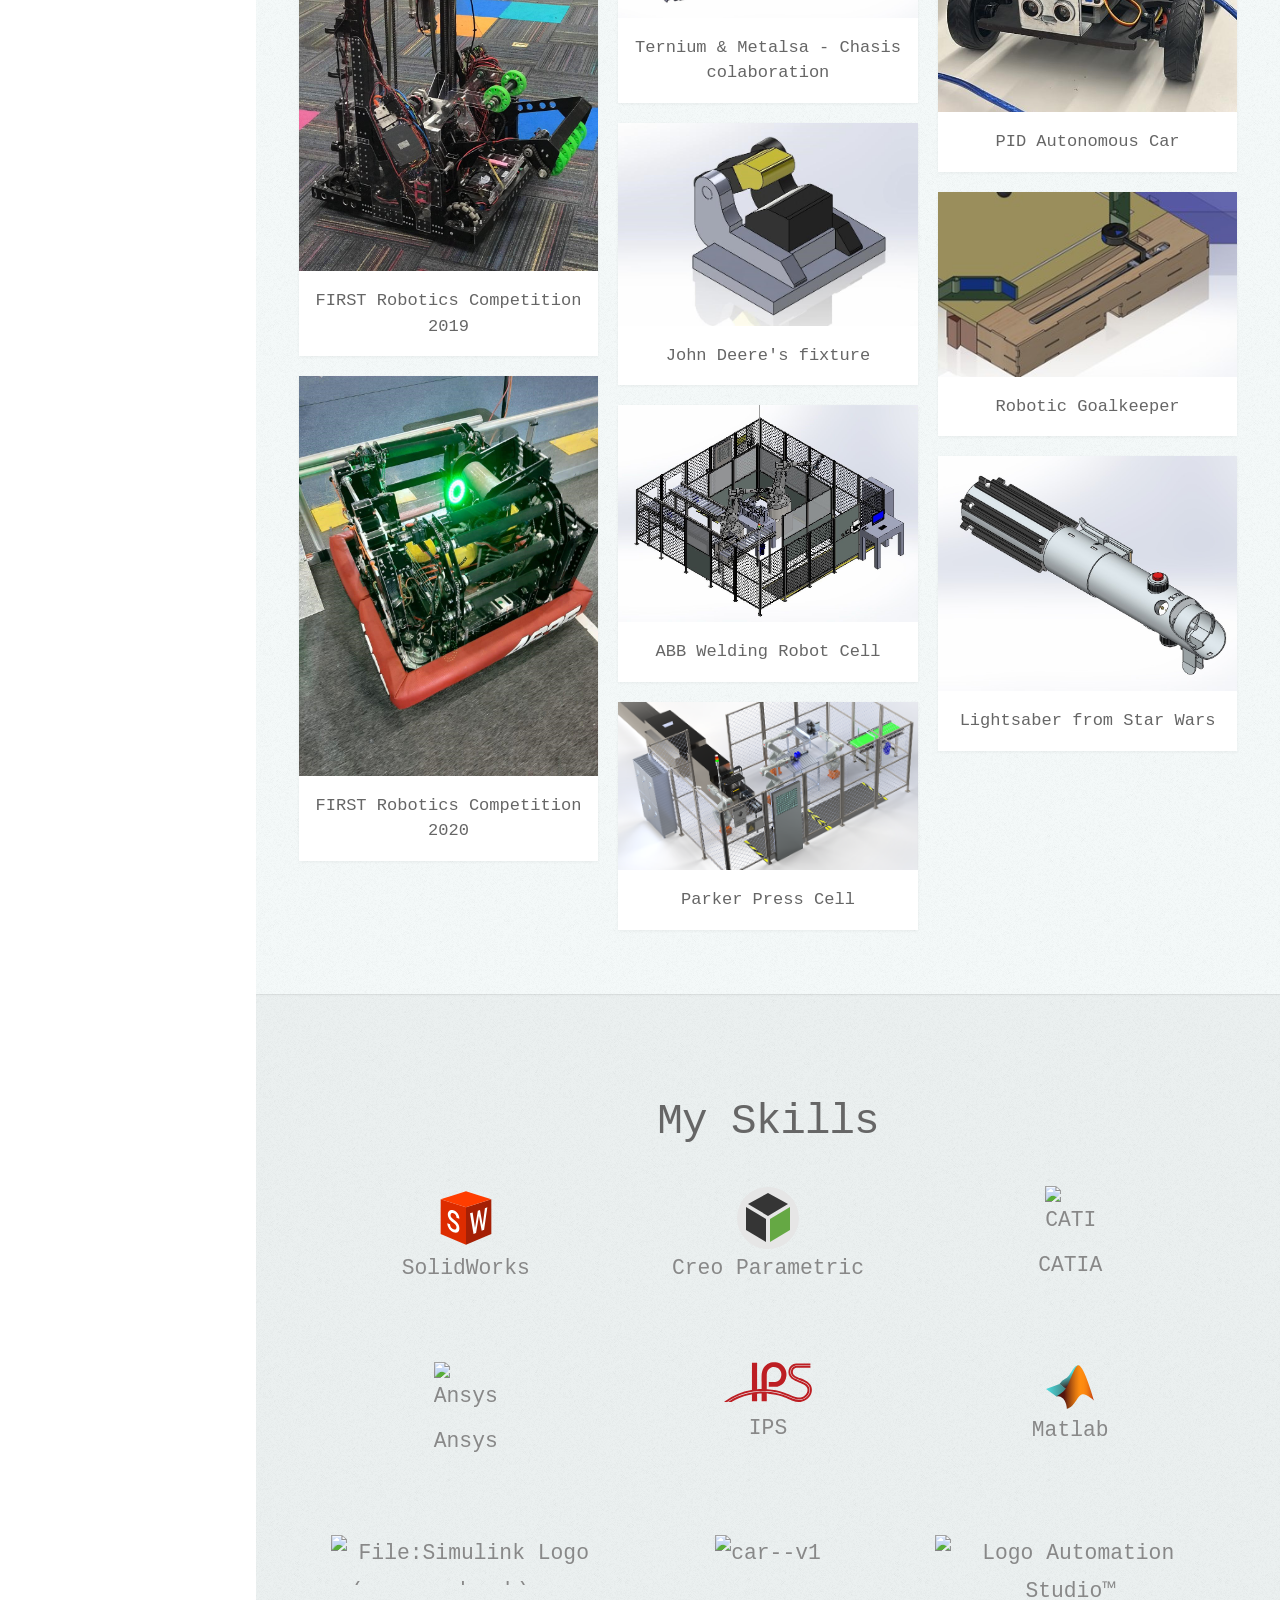
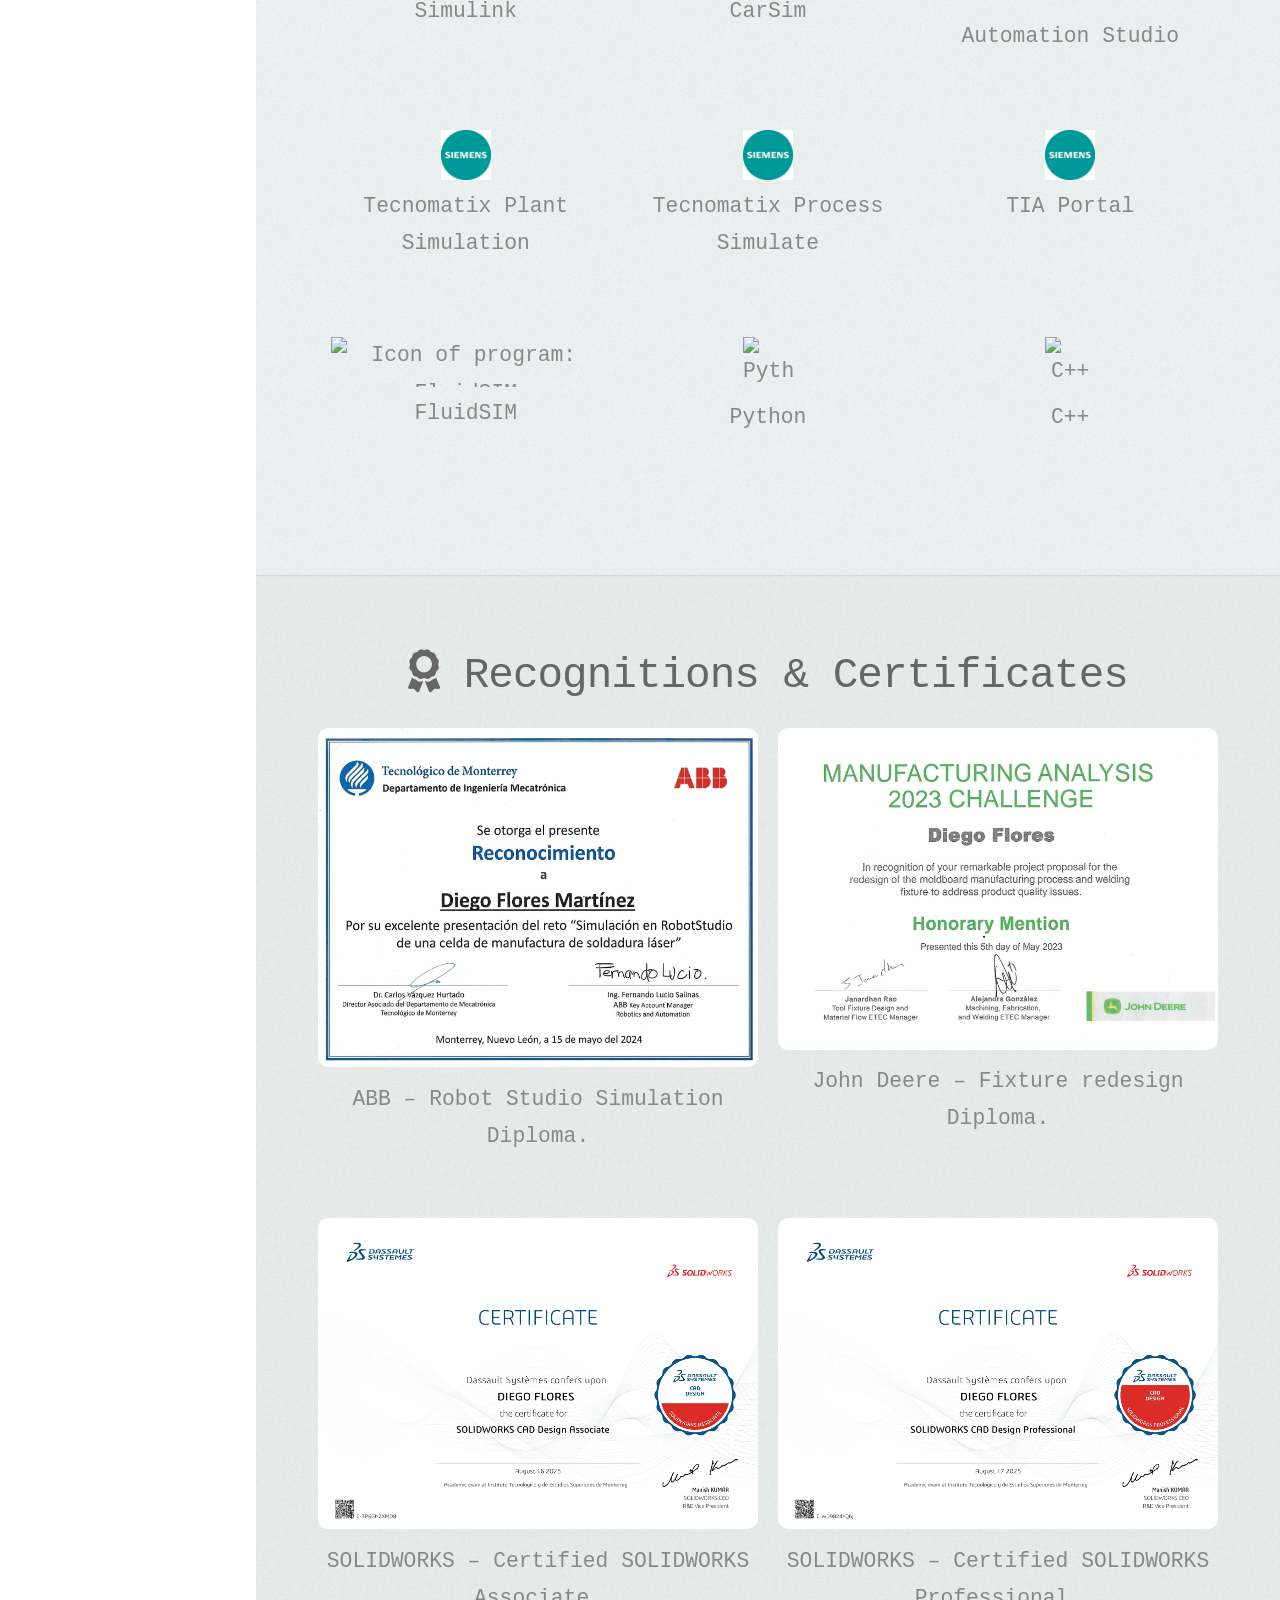
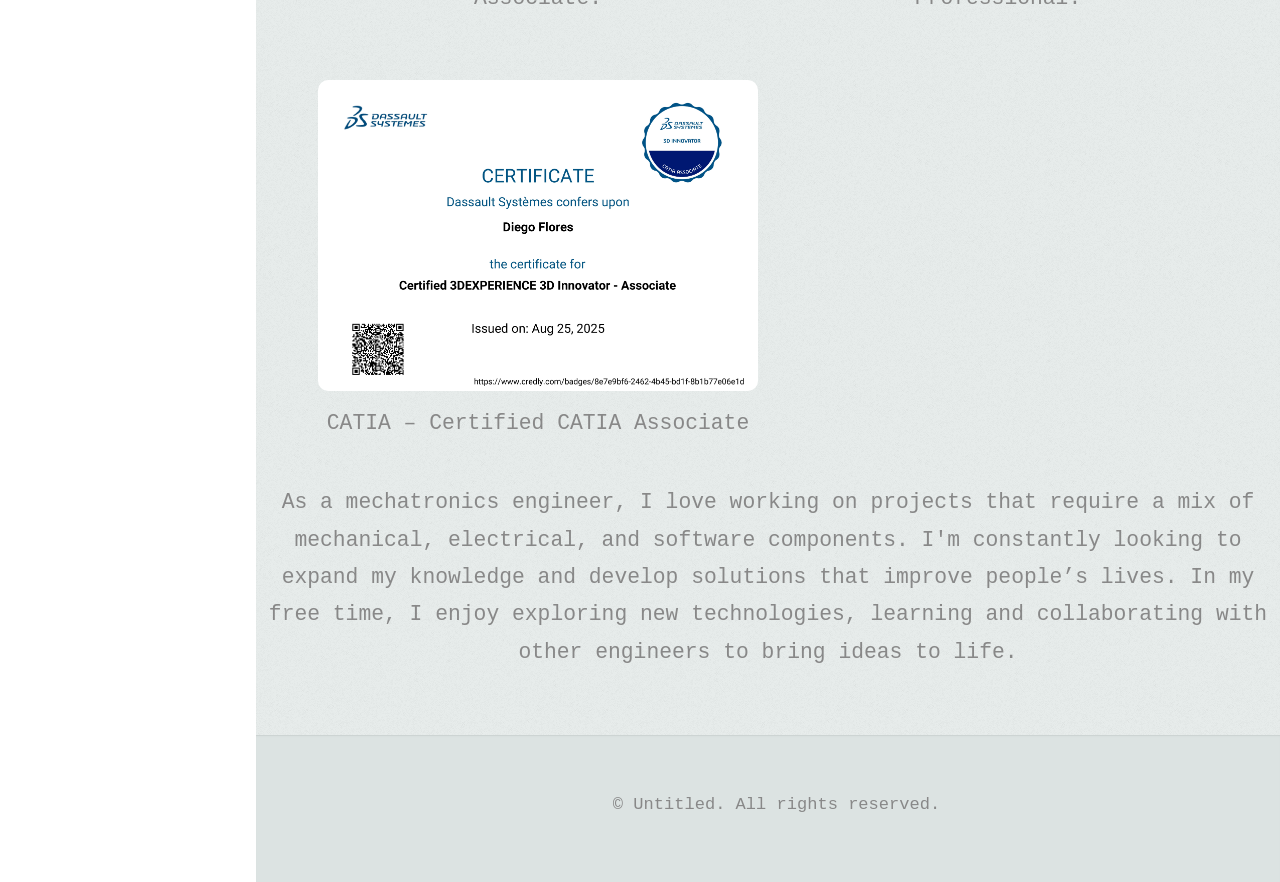
==== commit e0c0763b: "Update index.html" ====
--- a/Mi portafolio/index.html
+++ b/Mi portafolio/index.html
@@ -84,22 +84,26 @@
 					<section id="portfolio" class="two">
 						<div class="container">
 							<header>
-								<h2>Work</h2>
+								<h2>Work Experience</h2>
 							</header>
-							
+								<p>In this section, you’ll find an overview of my professional experience. 
+								From 3D CAD design and product validation to future product development projects, 
+								these roles highlight my ability to apply engineering principles in real-world 
+								settings and contribute to impactful solutions.</p>
 								<article class="item">
-										<a href="#" class="image fit"><img src="extras/Projects/robot2019.jpg" alt="" /></a>
+										<a href="#" class="image fit"><img src="extras/Projects/planter.jpg" alt="" /></a>
 										<header>
     										<h3>Internship at John Deere</h3>
   										</header>
 											<div class="description">
-												  <h3 id="title-hydraulics-jd" style="margin:0 0 6px;font-size:1rem;">Hydraulics Intern – John Deere</h3>
-  <p style="margin:0 0 8px;font-size:.95rem;color:#555;"><em>Monterrey, NL, Mexico | Sep 2023 – Present</em></p>
-  <ul style="margin:0;padding-left:18px;color:#222;line-height:1.45;font-size:.95rem;">
-    <li>Diseño y modelado 3D de sistemas hidráulicos y ruteo de mangueras/tuberías.</li>
-    <li>Apoyo en validación de circuitos (pruebas de presión, flujo y limpieza).</li>
-    <li>Colaboración con manufactura y calidad para mejorar eficiencia y servicio.</li>
-  </ul>
+												<h3 id="title-hydraulics-jd" style="margin:0 0 6px;font-size:1rem;">Hydraulics Design Intern – John Deere</h3>
+												<p style="margin:0 0 8px;font-size:.95rem;color:#555;"><em>Monterrey, NL, Mexico | Started Sep 2023</em></p>
+												<ul style="margin:0;padding-left:18px;color:#222;line-height:1.45;font-size:.95rem;">
+													<li>3D CAD design in Creo Parametric for continuous improvement projects.</li>
+													<li>Participation in future product development projects (EPDP).</li>
+													<li>Validation through FEA analysis using IPS.</li>
+													<li>Workflow management and technical documentation support.</li>
+												</ul>
   											</div>
 										</article>
 							
@@ -502,4 +506,3 @@
 
 
 
-
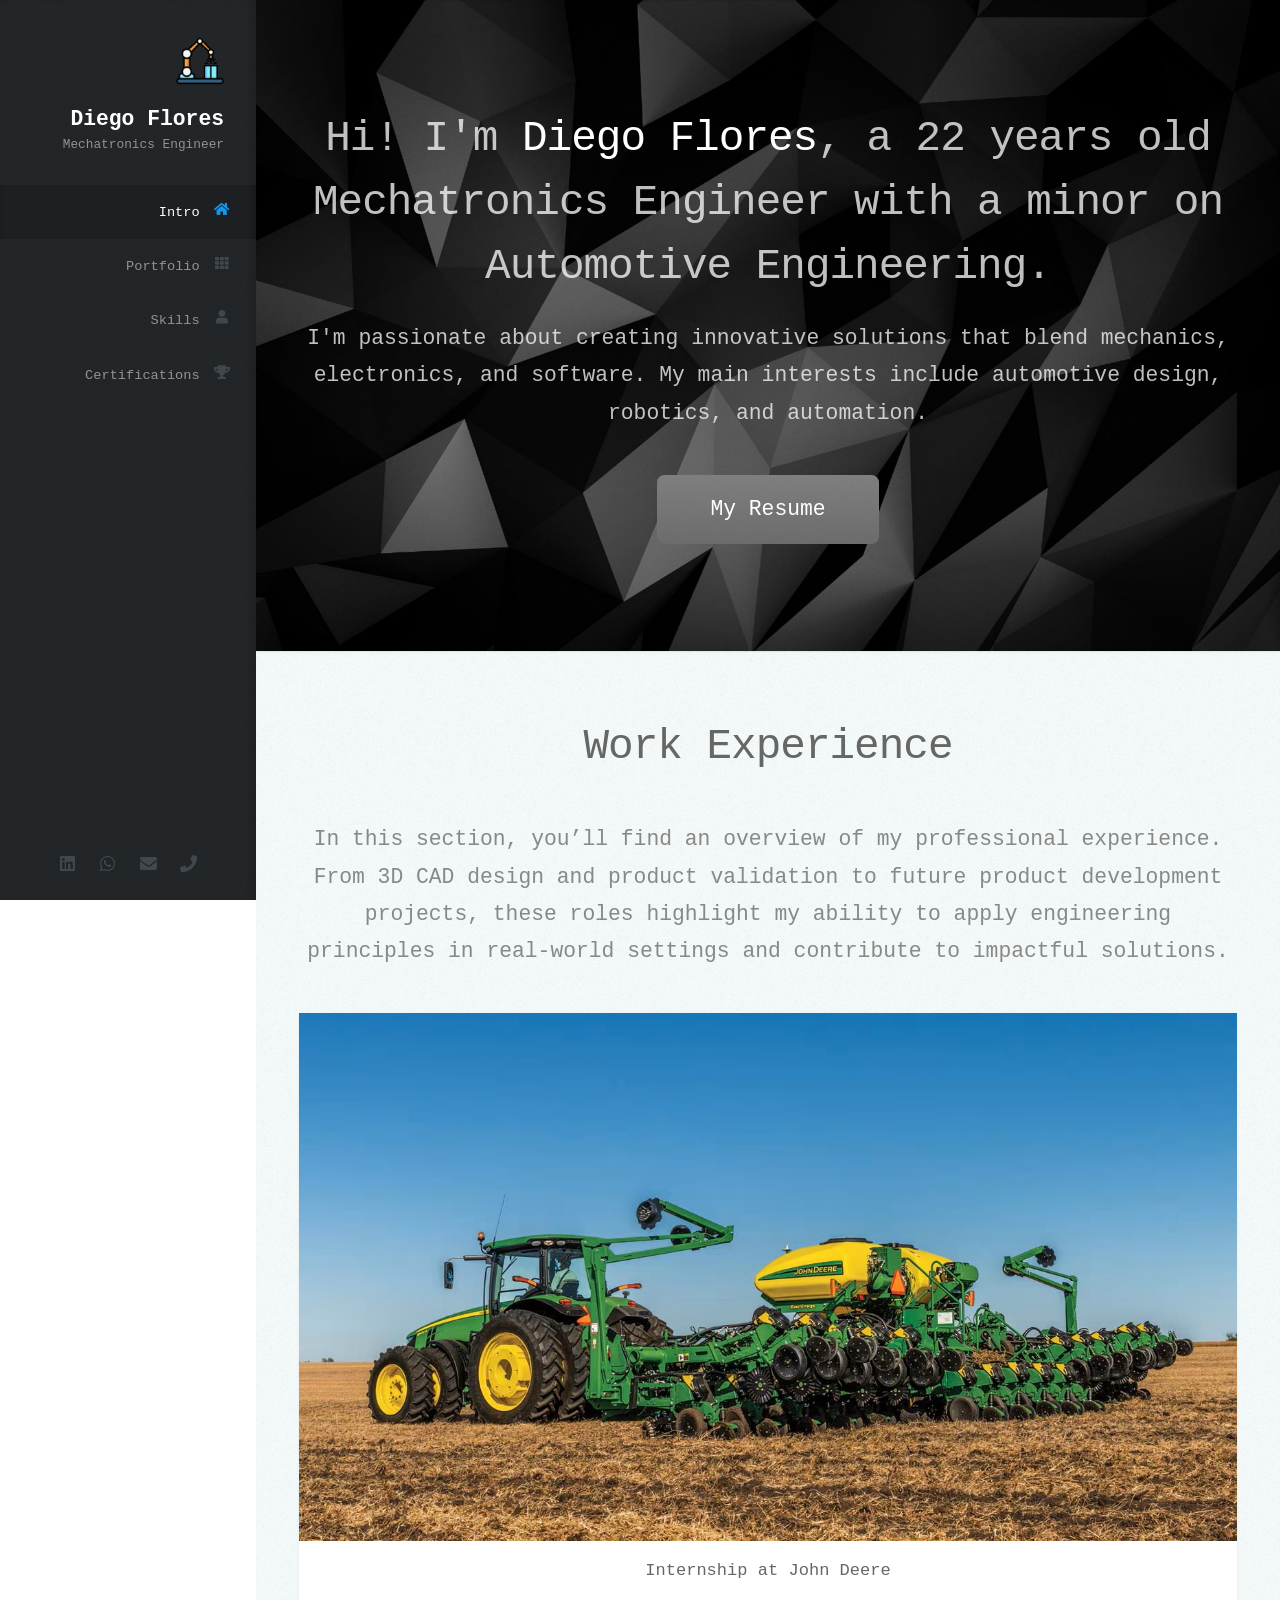
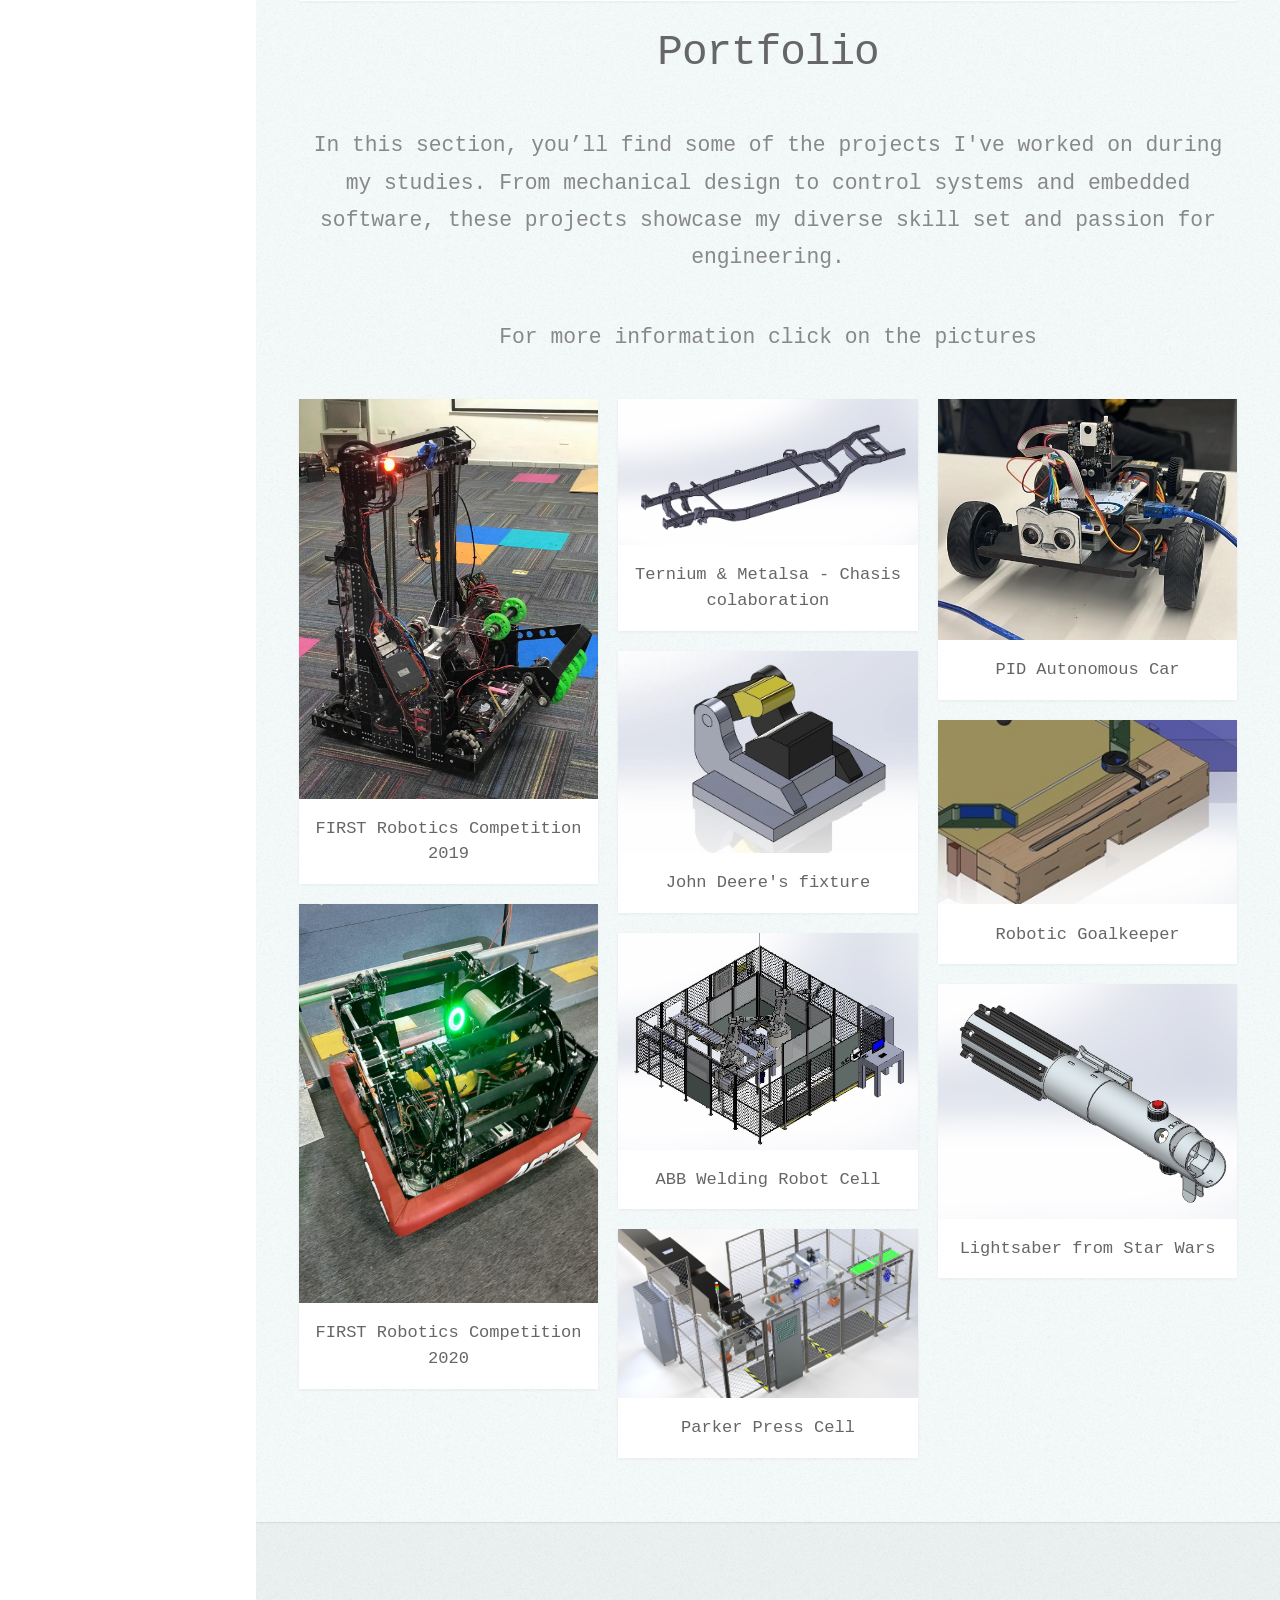
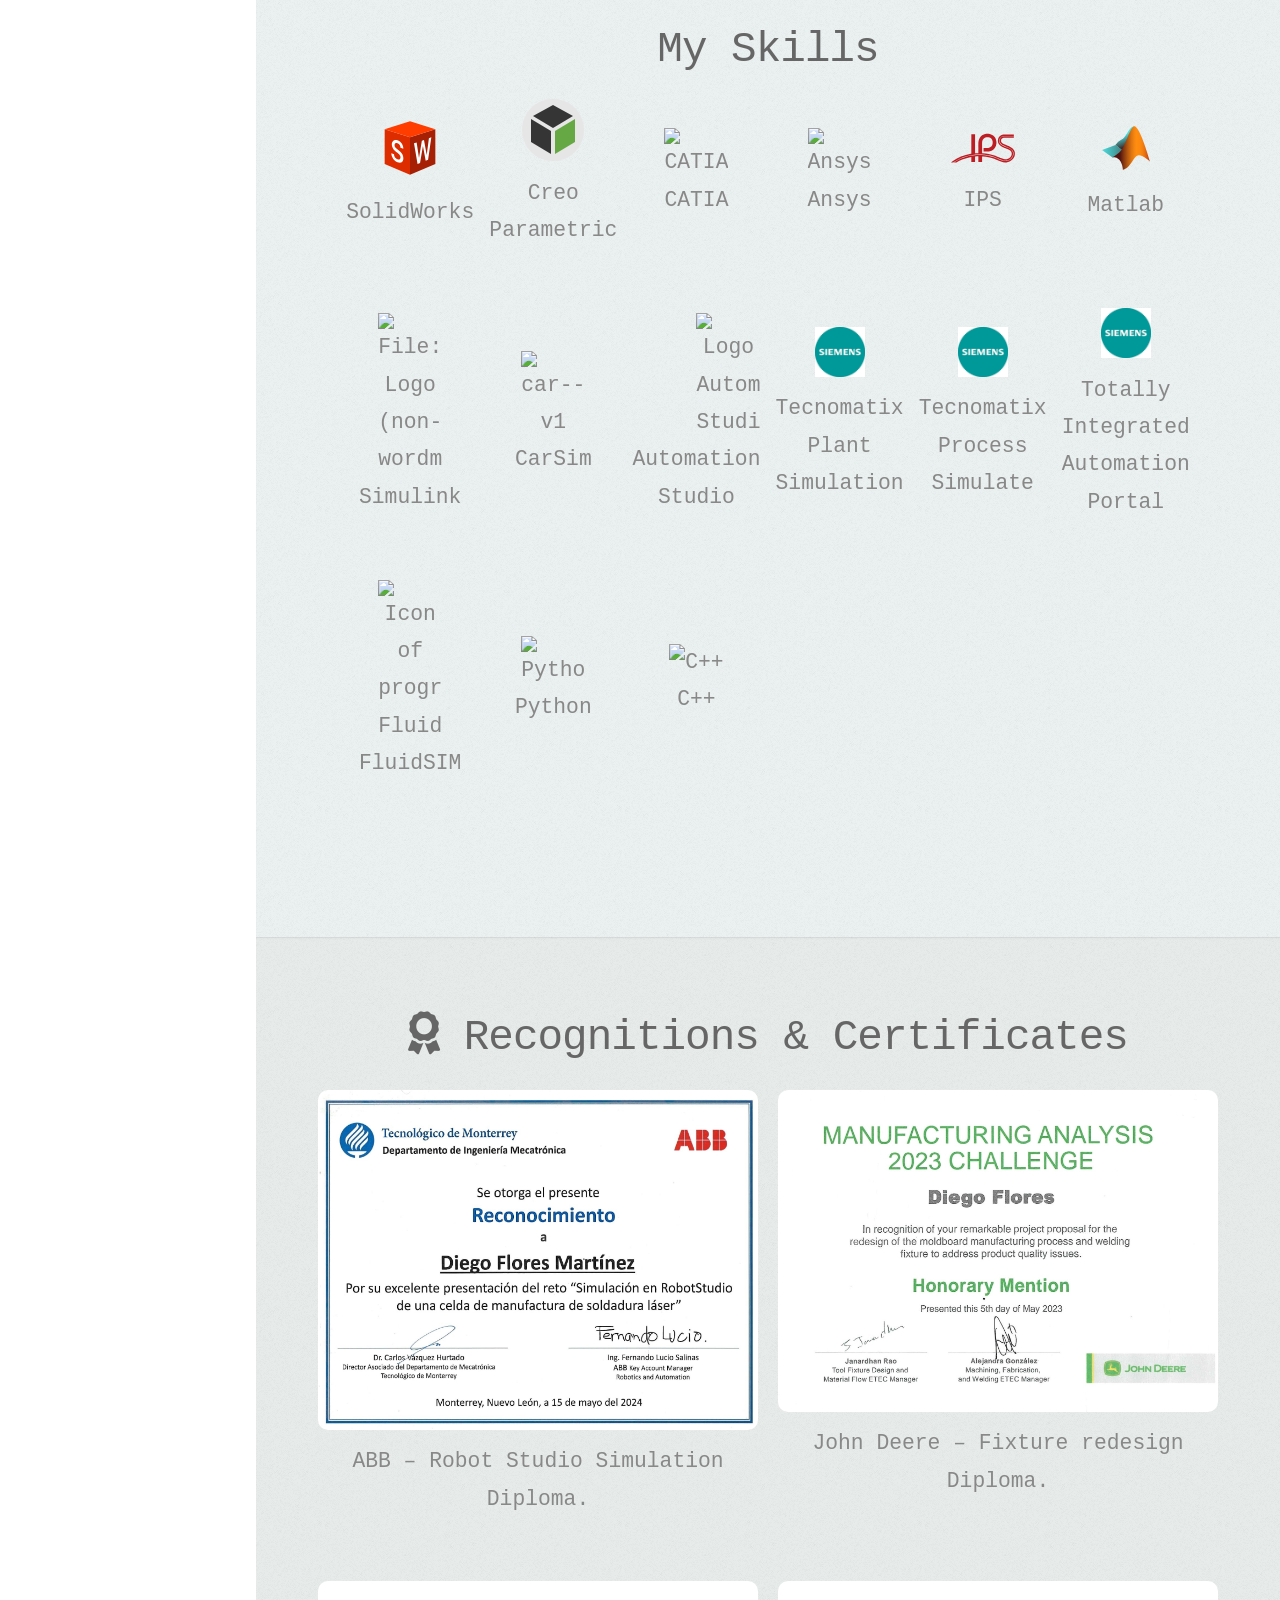
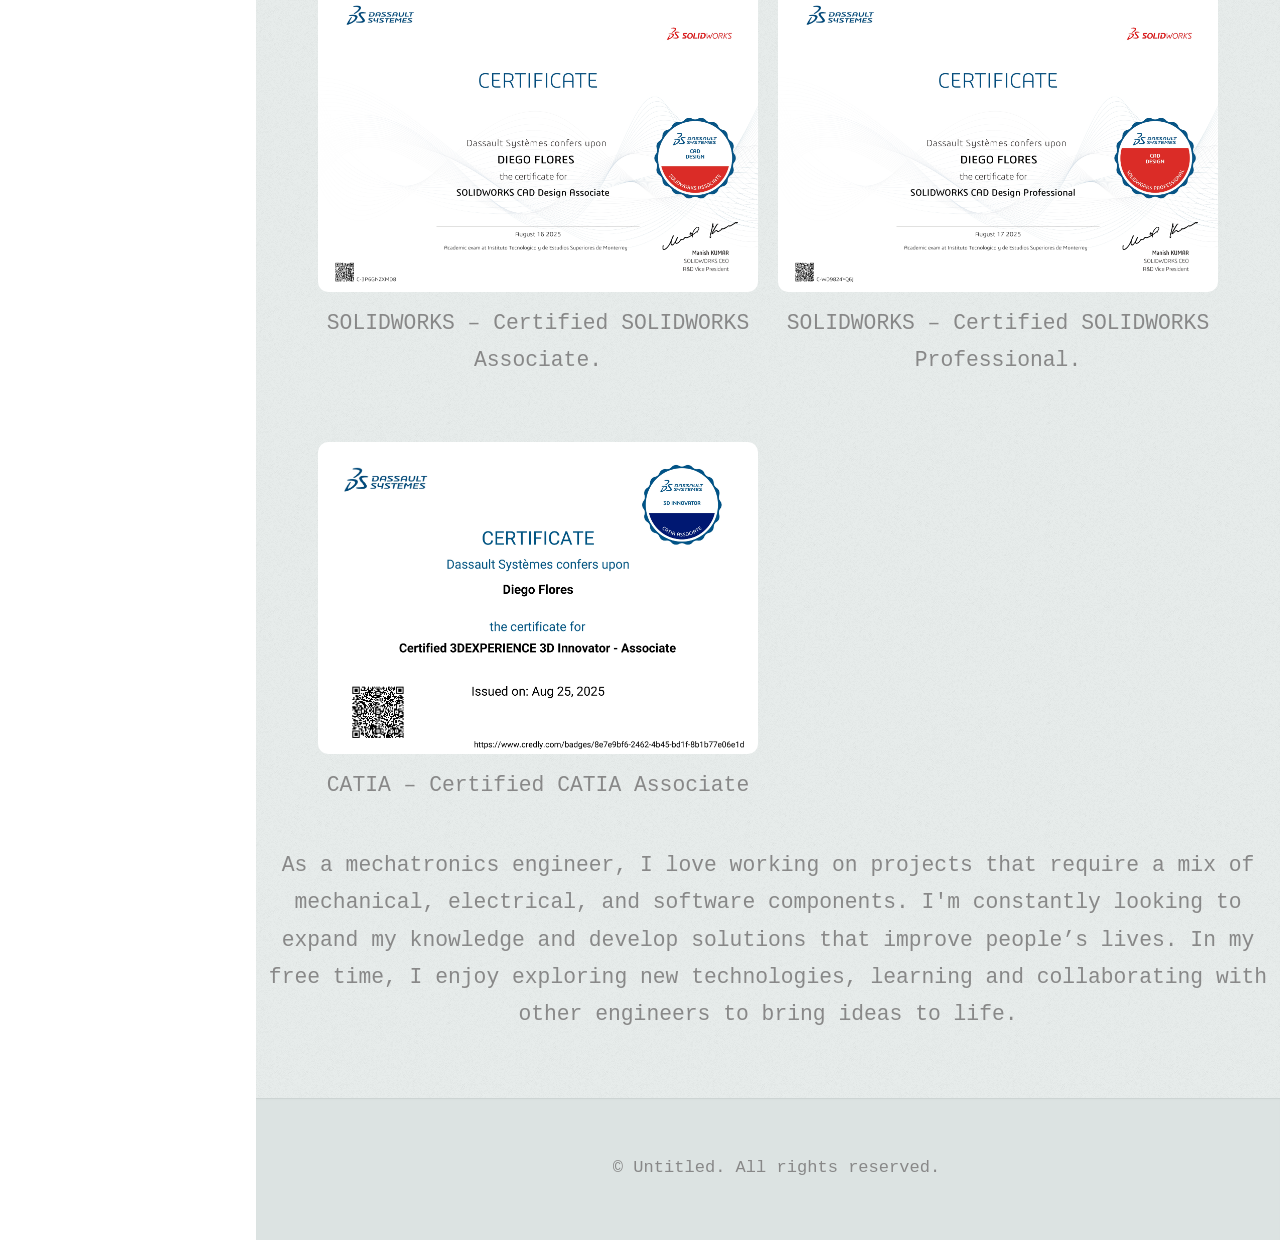
==== commit f2a0d15d: "Update index.html" ====
--- a/Mi portafolio/index.html
+++ b/Mi portafolio/index.html
@@ -396,7 +396,7 @@
 
 								<div class="skill-item">
 									<img style="height:50px" alt="logo" src="extras/Icons/siemens_logo.jfif">
-									<p>TIA Portal</p>
+									<p>Totally Integrated Automation Portal</p>
 								</div>
 
 								<!-- FluidSIM -->
--- a/Mi portafolio/assets/css/main.css
+++ b/Mi portafolio/assets/css/main.css
@@ -1947,19 +1947,33 @@
 
 .skills-grid {
   display: grid;
-  grid-template-columns: repeat(3, 1fr); /* 3 columns */
-  gap: 2rem;
-  margin-top: 2rem;
+  grid-template-columns: repeat(auto-fit, minmax(120px, 1fr)); /* se adapta */
+  gap: 1rem;
+  justify-items: center;
+  align-items: center;
+  padding: 1rem;
 }
 
 .skill-item {
-  display: flex;
-  flex-direction: column;
-  align-items: center;
+  text-align: center;
 }
 
+.skill-item svg,
 .skill-item img {
-  margin-bottom: 0.5rem;
+  max-width: 64px;
+  height: auto;
+}
+
+@media (max-width: 600px) {
+  .skills-grid {
+    grid-template-columns: repeat(2, 1fr); /* 2 columnas en móvil */
+    gap: 0.5rem;
+  }
+
+  .skill-item svg,
+  .skill-item img {
+    max-width: 48px;
+  }
 }
 
 	ul.icons {
@@ -2786,4 +2800,4 @@
 					margin-top: 0;
 				}
 
-	}+	}
